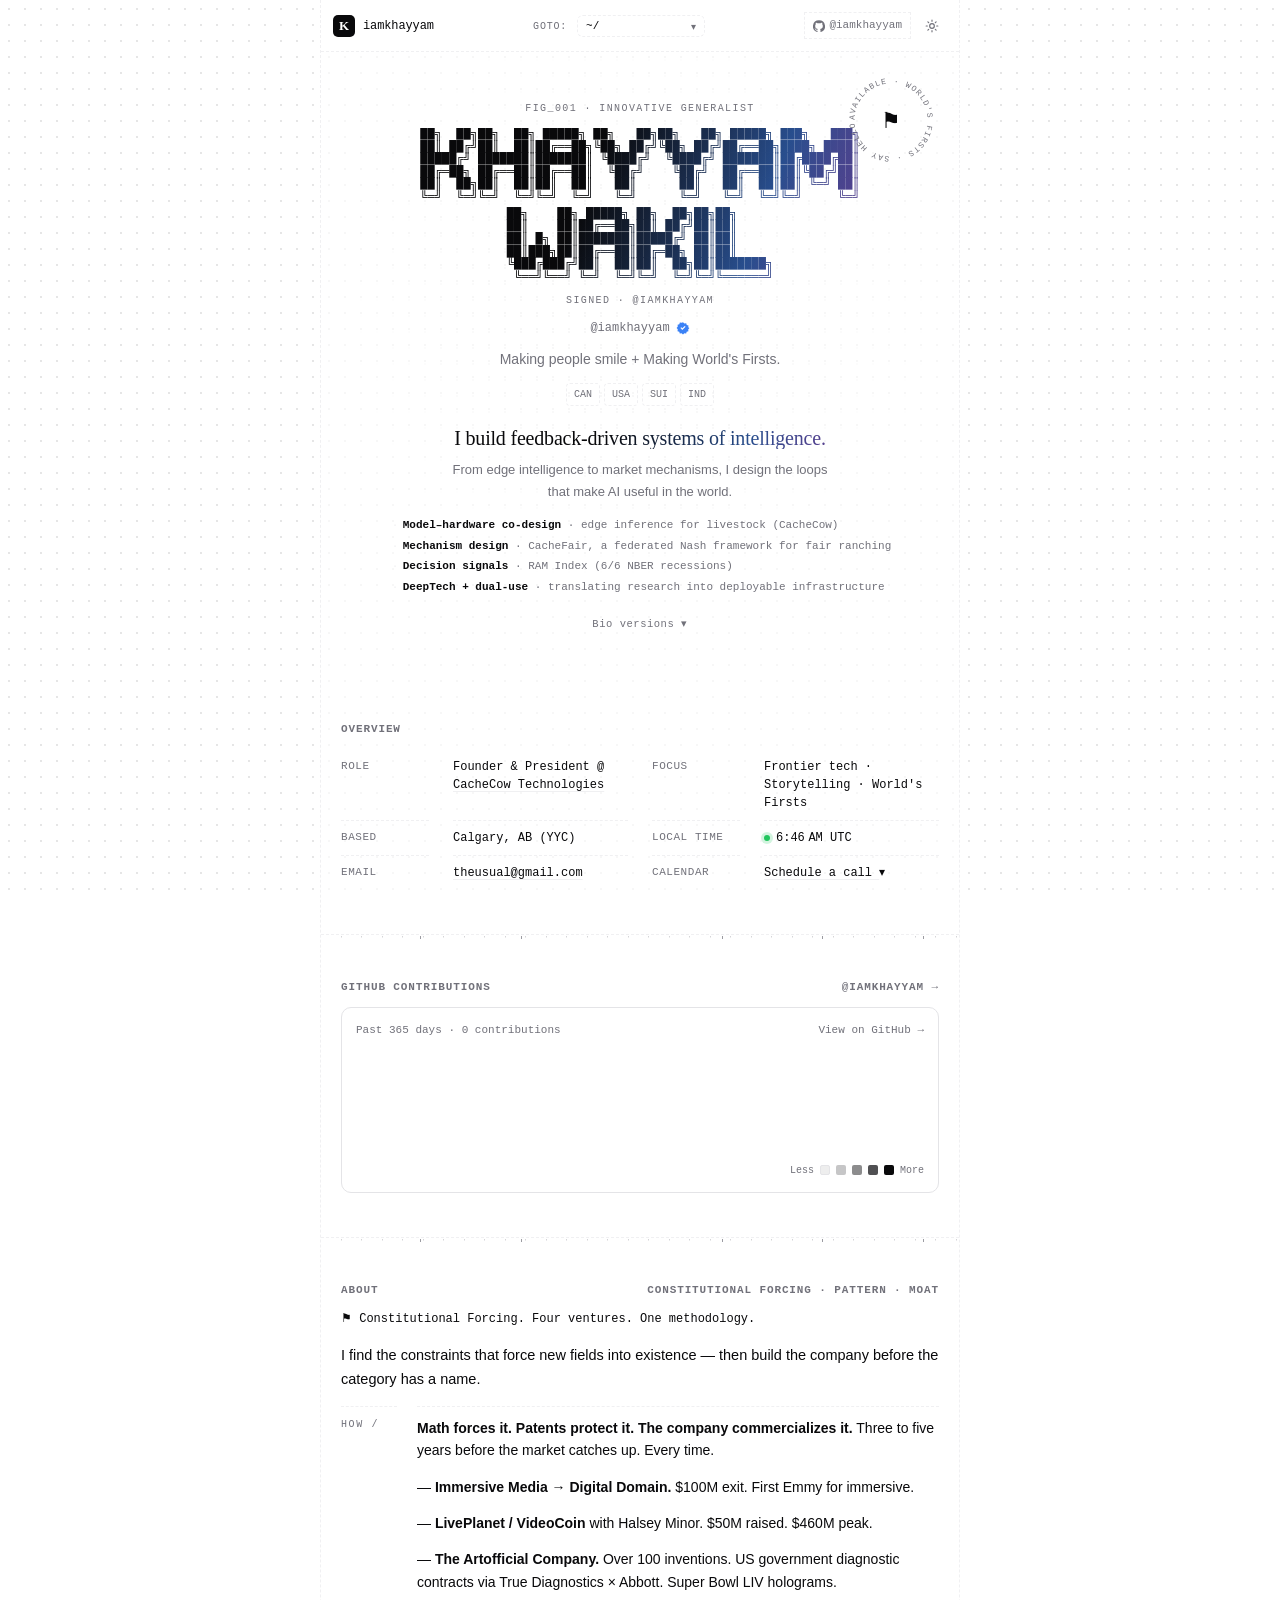
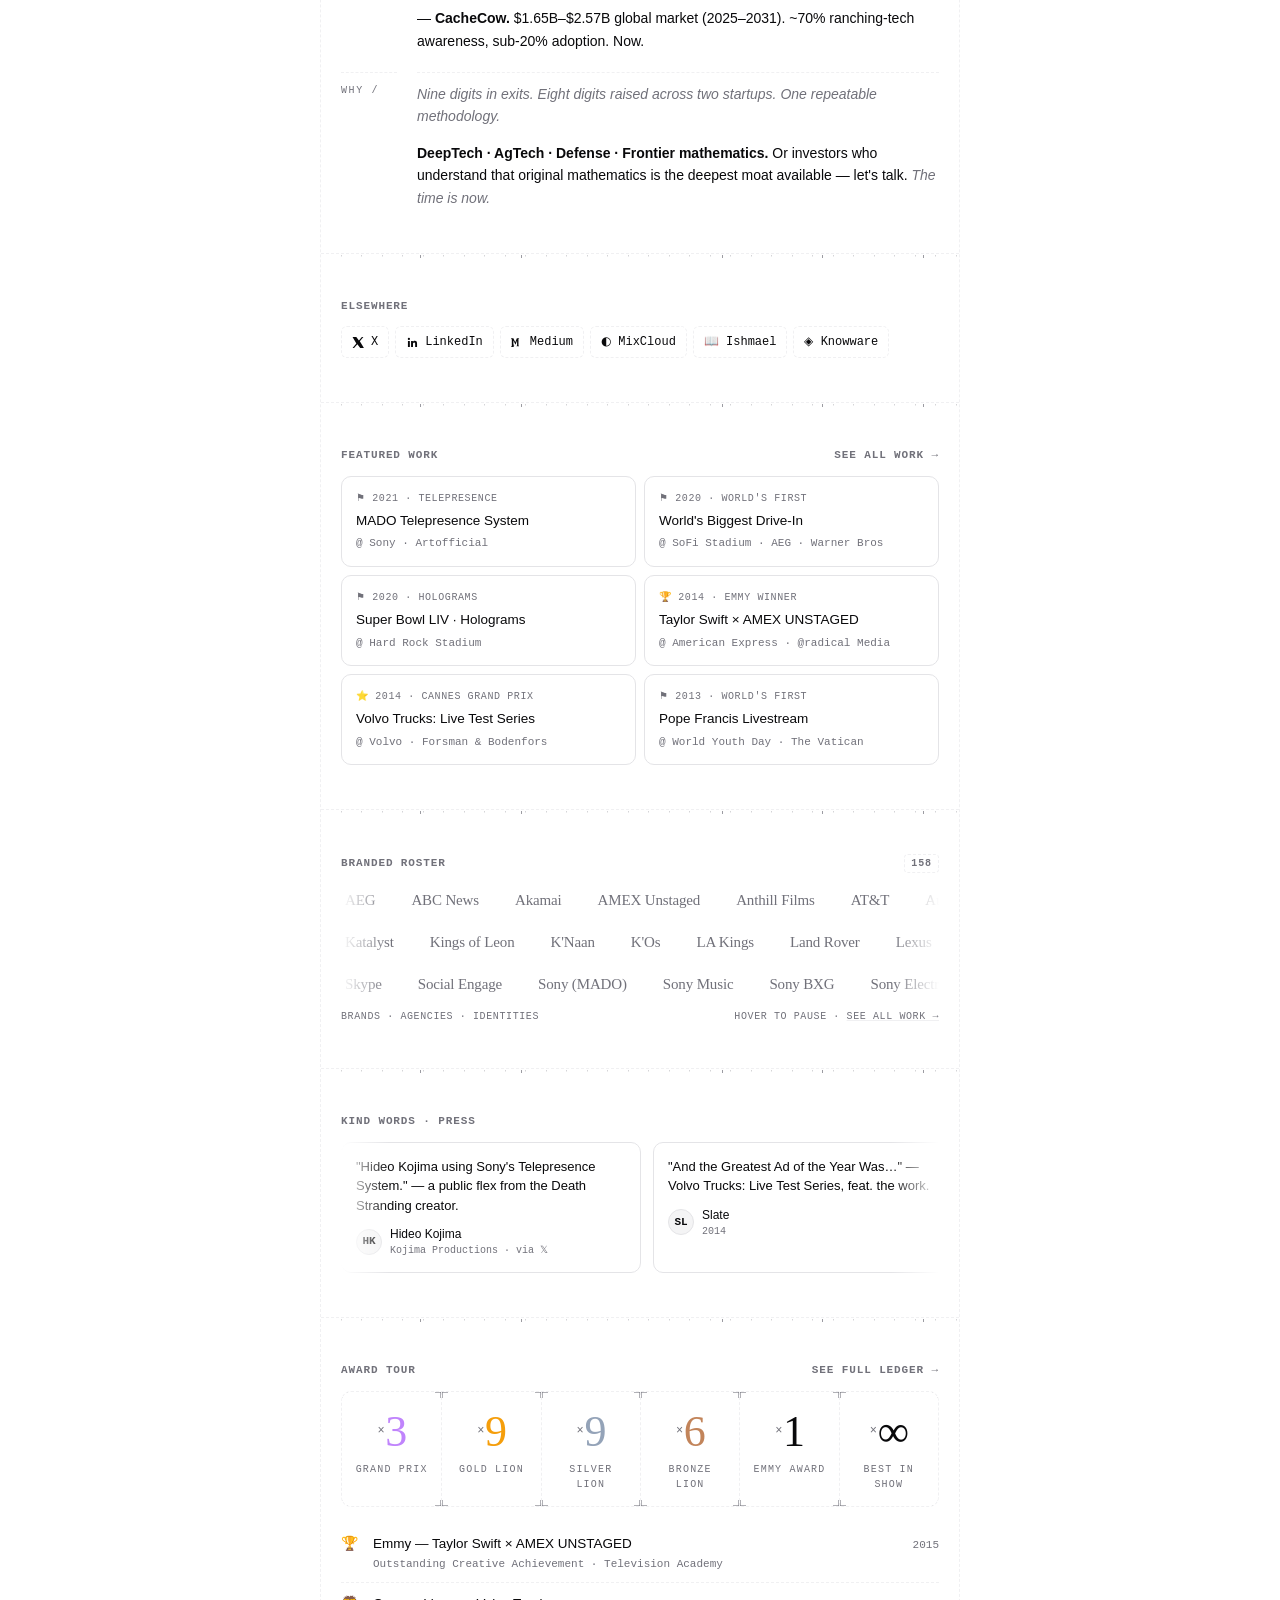
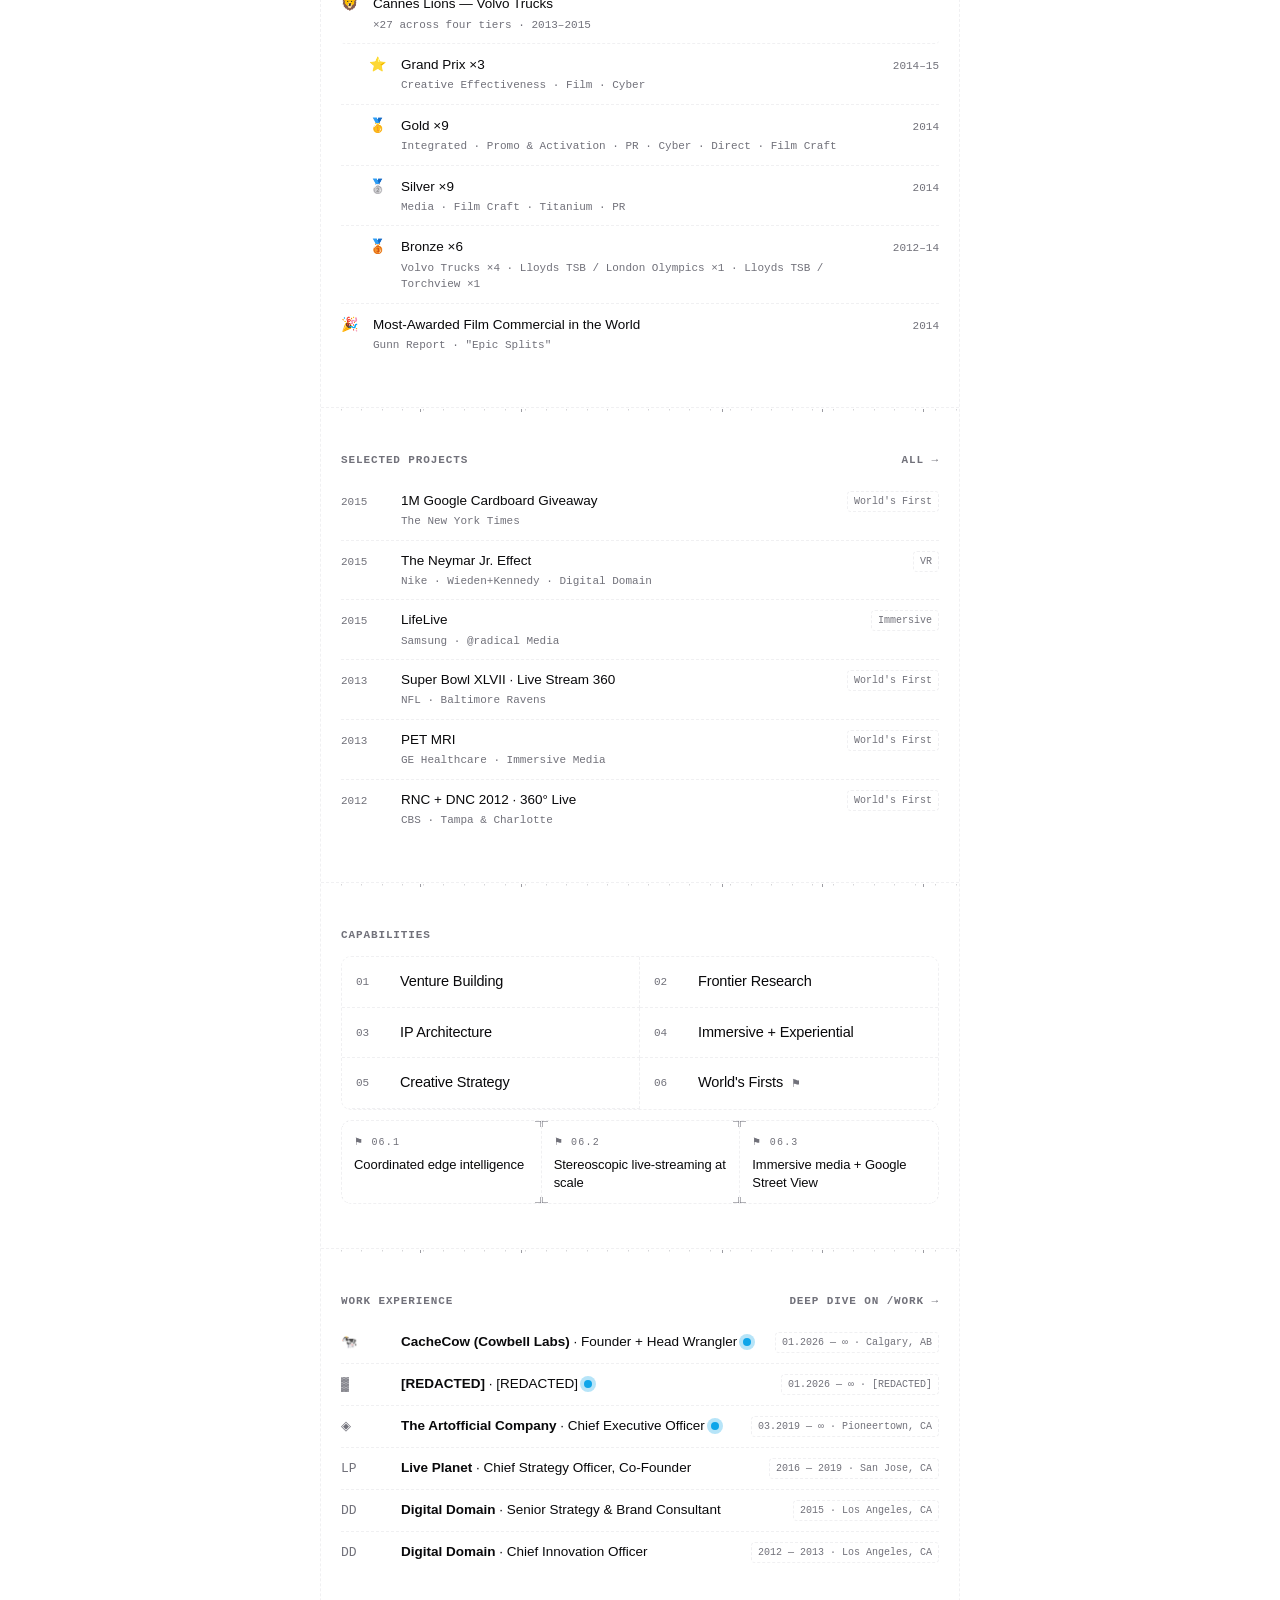
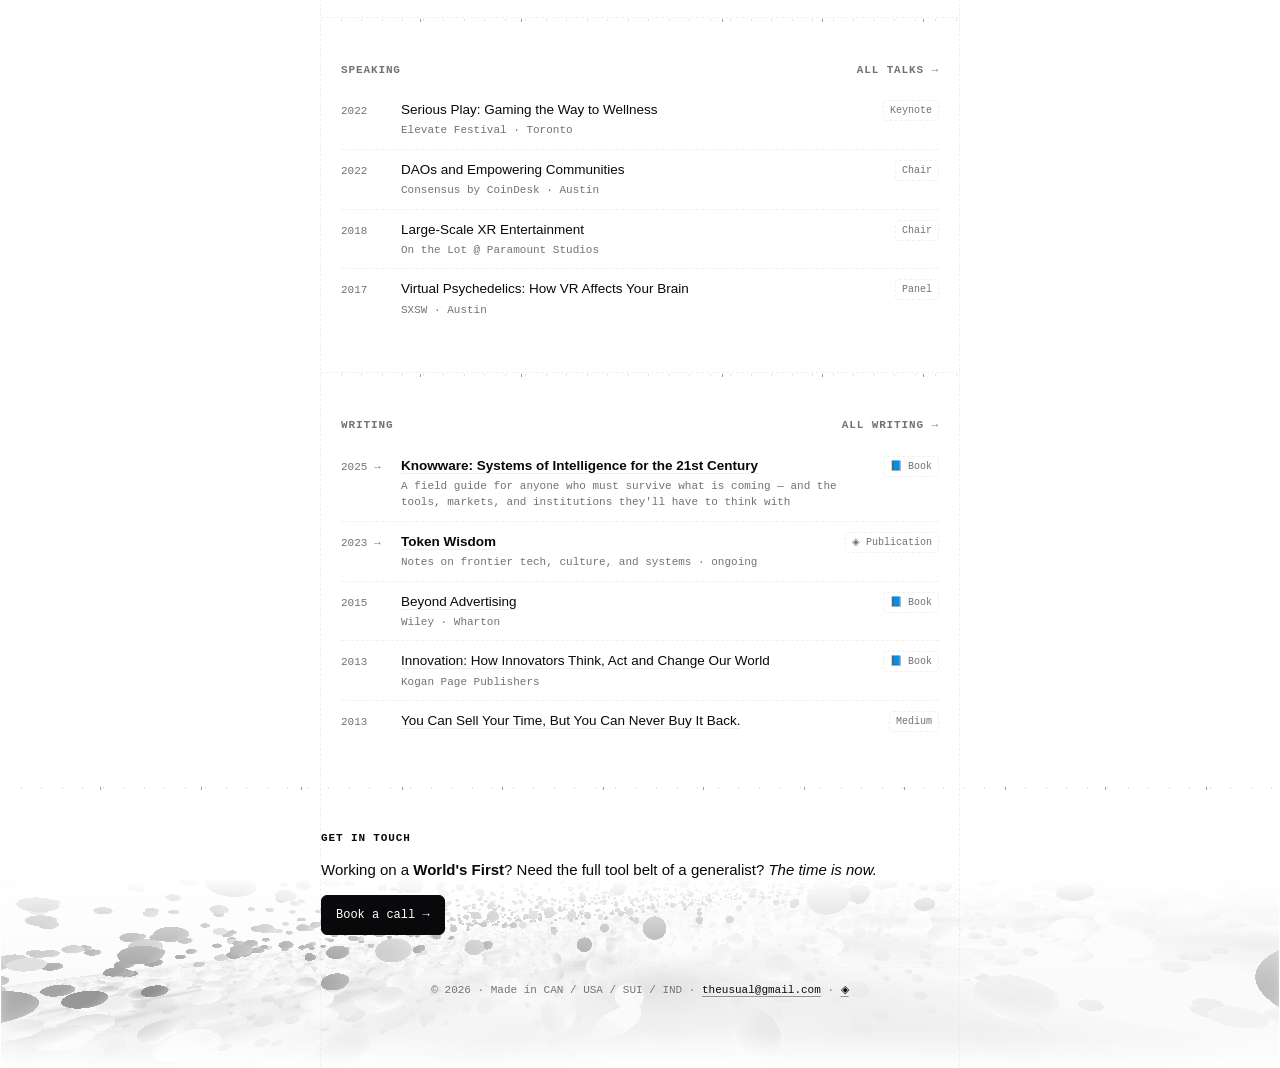
==== index.html @ 927e8860 "GitHub graph: remove account names from contributions label Co-Authored-By: Claude Sonnet 4.6 <norep" ====
<!DOCTYPE html>
<html lang="en" data-theme="dark">
<head>
<meta charset="utf-8">
<meta name="viewport" content="width=device-width, initial-scale=1, viewport-fit=cover">
<title>Khayyam Wakil — Innovative Generalist</title>
<meta name="description" content="Making people smile in CAN / USA / SUI / IND. Chasing World's Firsts.">
<meta name="theme-color" content="#ffffff">
<meta name="author" content="Khayyam Wakil">

<meta property="og:title" content="Khayyam Wakil — Innovative Generalist">
<meta property="og:description" content="Making people smile in CAN / USA / SUI / IND. Chasing World's Firsts.">
<meta property="og:url" content="https://iamkhayyam.xyz">
<meta property="og:type" content="profile">
<meta property="profile:username" content="iamkhayyam">
<meta property="og:image" content="https://iamkhayyam.xyz/og.png">
<meta property="og:image:width" content="2400">
<meta property="og:image:height" content="1260">
<meta property="og:image:alt" content="KHAYYAM WAKIL in ASCII block letters on a dark terminal card — FIG_001 · Innovative Generalist · Making people smile + Making World's Firsts.">
<meta name="twitter:card" content="summary_large_image">
<meta name="twitter:creator" content="@iamkhayyam">
<meta name="twitter:title" content="Khayyam Wakil — Innovative Generalist">
<meta name="twitter:description" content="Making people smile in CAN / USA / SUI / IND. Chasing World's Firsts.">
<meta name="twitter:image" content="https://iamkhayyam.xyz/og.png">
<meta name="twitter:image:alt" content="KHAYYAM WAKIL in ASCII block letters on a dark terminal card.">

<link rel="canonical" href="https://iamkhayyam.xyz/">
<link rel="icon" href="/favicon.svg" type="image/svg+xml">
<script type="application/ld+json">
{
 "@context": "https://schema.org",
 "@graph": [
  {
   "@type": "Person",
   "@id": "https://iamkhayyam.xyz/#khayyam",
   "name": "Khayyam Wakil",
   "alternateName": "@iamkhayyam",
   "url": "https://iamkhayyam.xyz/",
   "image": "https://iamkhayyam.xyz/og.png",
   "description": "Innovative Generalist. Emmy winner, 3× Cannes Grand Prix, 27× Cannes Lions. CEO of The Artofficial Company, founder of CacheCow, Constitutional Forcing researcher. 20+ years of World's Firsts across immersive media, frontier tech, and deep tech.",
   "jobTitle": "Founder & President",
   "worksFor": {
    "@type": "Organization",
    "name": "CacheCow Technologies",
    "url": "https://cachecow.io"
   },
   "homeLocation": {
    "@type": "Place",
    "name": "Pioneertown, California"
   },
   "email": "mailto:theusual@gmail.com",
   "alumniOf": [
    {
     "@type": "CollegeOrUniversity",
     "name": "MIT Sloan School of Management"
    },
    {
     "@type": "CollegeOrUniversity",
     "name": "University of Saskatchewan"
    }
   ],
   "award": [
    "Emmy Award — Outstanding Creative Achievement in Interactive Media (2015, AMEX × Taylor Swift UNSTAGED)",
    "3× Cannes Lions Grand Prix (Volvo Trucks: Live Test Series)",
    "27× Cannes Lions",
    "Gunn Report — Most-Awarded Film Commercial in the World (2014)"
   ],
   "knowsAbout": [
    "Immersive media",
    "VR / AR / XR",
    "Volumetric capture",
    "Telepresence",
    "Edge AI",
    "Coordinated intelligence",
    "Photonic memory",
    "Ternary computing",
    "Web3 and DAOs",
    "Innovation strategy",
    "Experiential marketing",
    "Constitutional Forcing"
   ],
   "sameAs": [
    "https://twitter.com/iamkhayyam",
    "https://linkedin.com/in/iamkhayyam",
    "https://github.com/iamkhayyam",
    "https://iamkhayyam.medium.com",
    "https://www.mixcloud.com/iamkhayyam/",
    "https://artofficial.ai",
    "https://cachecow.io",
    "https://tokenwisdom.org"
   ]
  },
  {
   "@type": "WebSite",
   "@id": "https://iamkhayyam.xyz/#website",
   "url": "https://iamkhayyam.xyz/",
   "name": "iamkhayyam.xyz",
   "description": "Portfolio of Khayyam Wakil — Innovative Generalist.",
   "about": {
    "@id": "https://iamkhayyam.xyz/#khayyam"
   }
  },
  {
   "@type": "ProfilePage",
   "@id": "https://iamkhayyam.xyz/#page",
   "url": "https://iamkhayyam.xyz/",
   "name": "Khayyam Wakil — Innovative Generalist",
   "isPartOf": {
    "@id": "https://iamkhayyam.xyz/#website"
   },
   "mainEntity": {
    "@id": "https://iamkhayyam.xyz/#khayyam"
   }
  }
 ]
}
</script>

<link rel="preconnect" href="https://fonts.googleapis.com">
<link rel="preconnect" href="https://fonts.gstatic.com" crossorigin>
<link href="https://fonts.googleapis.com/css2?family=Caveat:wght@500;600&display=swap" rel="stylesheet">

<link rel="stylesheet" href="styles.css">
</head>
<body>
<div class="frame" id="top">

  <!-- NAV -->
  <nav class="nav" aria-label="Primary">
    <a class="nav-brand" href="#top">
      <span class="mark">K</span>
      <span>iamkhayyam</span>
    </a>
    <span class="nav-goto">
      <select aria-label="Go to page" onchange="if(this.value)location.href=this.value">
        <option value="/" selected>~/</option>
        <option value="/work/">~/work</option>
        <option value="/projects/">~/projects</option>
        <option value="/speaking/">~/speaking</option>
        <option value="/play/">~/play</option>
        <option value="/learn/">~/learn</option>
        <option value="/writing/">~/writing</option>
      </select>
    </span>
    <div class="nav-right">
      <a class="gh-stars" href="https://github.com/iamkhayyam" title="GitHub · @iamkhayyam">
        <svg viewBox="0 0 24 24" width="12" height="12" fill="currentColor"><path d="M12 .5a12 12 0 0 0-3.79 23.4c.6.11.82-.26.82-.58v-2.05c-3.34.73-4.04-1.61-4.04-1.61-.55-1.39-1.34-1.76-1.34-1.76-1.09-.74.08-.73.08-.73 1.2.08 1.83 1.24 1.83 1.24 1.07 1.84 2.81 1.31 3.5 1 .11-.78.42-1.31.76-1.61-2.66-.3-5.47-1.33-5.47-5.94 0-1.31.47-2.38 1.24-3.22-.13-.31-.54-1.54.12-3.21 0 0 1.01-.32 3.3 1.23a11.5 11.5 0 0 1 6 0c2.29-1.55 3.29-1.23 3.29-1.23.66 1.67.25 2.9.12 3.21.77.84 1.24 1.91 1.24 3.22 0 4.62-2.81 5.63-5.49 5.93.43.37.82 1.1.82 2.22v3.29c0 .32.22.7.83.58A12 12 0 0 0 12 .5Z"/></svg>
        @iamkhayyam
      </a>
      <button class="icon-btn" id="themeToggle" aria-label="Toggle theme" title="Toggle theme">
        <svg width="14" height="14" viewBox="0 0 24 24" fill="none" stroke="currentColor" stroke-width="2" stroke-linecap="round" stroke-linejoin="round"><circle cx="12" cy="12" r="4"></circle><path d="M12 2v2M12 20v2M4.93 4.93l1.41 1.41M17.66 17.66l1.41 1.41M2 12h2M20 12h2M4.93 19.07l1.41-1.41M17.66 6.34l1.41-1.41"></path></svg>
      </button>
    </div>
  </nav>

  <!-- HERO -->
  <header class="hero" id="hero">
    <div class="dotgrid" id="dotgrid" aria-hidden="true"></div>

    <!-- Spinning Circular Text badge -->
    <a class="spinner-wrap" href="mailto:theusual@gmail.com" aria-label="Available for World's Firsts — email">
      <svg class="spinner-svg" viewBox="0 0 100 100" aria-hidden="true">
        <defs>
          <path id="circPath" d="M 50,50 m -38,0 a 38,38 0 1,1 76,0 a 38,38 0 1,1 -76,0" />
        </defs>
        <text><textPath href="#circPath" startOffset="0">AVAILABLE · WORLD'S FIRSTS · SAY HELLO · </textPath></text>
      </svg>
      <span class="spinner-core">⚑</span>
    </a>

    <div class="fig">FIG_001 · INNOVATIVE GENERALIST</div>

    <div class="hello-wrap" aria-label="Khayyam Wakil">
      <pre class="ascii-wordmark" role="img" aria-label="Khayyam Wakil"
><span class="ascii-line">██╗  ██╗██╗  ██╗ █████╗ ██╗   ██╗██╗   ██╗ █████╗ ███╗   ███╗</span
><span class="ascii-line">██║ ██╔╝██║  ██║██╔══██╗╚██╗ ██╔╝╚██╗ ██╔╝██╔══██╗████╗ ████║</span
><span class="ascii-line">█████╔╝ ███████║███████║ ╚████╔╝  ╚████╔╝ ███████║██╔████╔██║</span
><span class="ascii-line">██╔═██╗ ██╔══██║██╔══██║  ╚██╔╝    ╚██╔╝  ██╔══██║██║╚██╔╝██║</span
><span class="ascii-line">██║  ██╗██║  ██║██║  ██║   ██║      ██║   ██║  ██║██║ ╚═╝ ██║</span
><span class="ascii-line">╚═╝  ╚═╝╚═╝  ╚═╝╚═╝  ╚═╝   ╚═╝      ╚═╝   ╚═╝  ╚═╝╚═╝     ╚═╝</span
><span class="ascii-line ascii-gap">                                                             </span
><span class="ascii-line">            ██╗    ██╗ █████╗ ██╗  ██╗██╗██╗                 </span
><span class="ascii-line">            ██║    ██║██╔══██╗██║ ██╔╝██║██║                 </span
><span class="ascii-line">            ██║ █╗ ██║███████║█████╔╝ ██║██║                 </span
><span class="ascii-line">            ██║███╗██║██╔══██║██╔═██╗ ██║██║                 </span
><span class="ascii-line">            ╚███╔███╔╝██║  ██║██║  ██╗██║███████╗            </span
><span class="ascii-line">             ╚══╝╚══╝ ╚═╝  ╚═╝╚═╝  ╚═╝╚═╝╚══════╝            </span
></pre>
      <div class="hello-caption">SIGNED · @IAMKHAYYAM</div>
    </div>

    <h1 class="name" style="font-size: 0; position: absolute; left: -9999px;">Khayyam Wakil</h1>
    <div class="handle" style="display: inline-flex; align-items: center; gap: 6px;">
      <span>@iamkhayyam</span>
      <svg class="verified" viewBox="0 0 24 24" fill="currentColor" aria-label="verified" style="width:14px;height:14px;"><path d="M12 2l2.4 2.1 3.1-.4.9 3 3 .9-.4 3.1L23 12l-2.1 2.4.4 3.1-3 .9-.9 3-3.1-.4L12 23l-2.4-2.1-3.1.4-.9-3-3-.9.4-3.1L1 12l2.1-2.4-.4-3.1 3-.9.9-3 3.1.4L12 2zm-1.2 13.4 5.6-5.6-1.4-1.4-4.2 4.2-1.8-1.8-1.4 1.4 3.2 3.2z"/></svg>
    </div>
    <p class="tagline">Making people smile + Making World's Firsts.</p>
    <div class="locs" aria-label="Home bases">
      <span>CAN</span><span>USA</span><span>SUI</span><span>IND</span>
    </div>

    <!-- CacheCow bio: hero + bullets + dropdown versions -->
    <div class="bio-section">
      <p class="bio-hero"><span class="fluid">I build feedback-driven systems of intelligence.</span></p>
      <p class="bio-subhead">From edge intelligence to market mechanisms, I design the loops that make AI useful in the world.</p>
      <ul class="bio-bullets">
        <li><strong>Model–hardware co-design</strong> · edge inference for livestock (CacheCow)</li>
        <li><strong>Mechanism design</strong> · CacheFair, a federated Nash framework for fair ranching</li>
        <li><strong>Decision signals</strong> · RAM Index (6/6 NBER recessions)</li>
        <li><strong>DeepTech + dual-use</strong> · translating research into deployable infrastructure</li>
      </ul>
      <a class="bio-toggle" id="bioToggle" href="#" aria-controls="bioTray" aria-expanded="false">Bio versions <span class="bio-chev" aria-hidden="true">▾</span></a>
    </div>
    <div class="bio-tray" id="bioTray">
      <div class="bio-tray-inner">
        <div class="bio-box">

          <div class="bio-group">
            <button class="bio-acc" aria-expanded="true">Ultra-short taglines <span class="bio-g-chev" aria-hidden="true">▾</span></button>
            <div class="bio-acc-body"><div class="bio-acc-inner">
              <div class="bio-item"><span class="bio-text">Khayyam designs feedback-driven AI systems for the real world.</span><button class="bio-copy" aria-label="Copy bio">Copy</button></div>
              <div class="bio-item"><span class="bio-text">Khayyam builds AI where models meet hardware and markets.</span><button class="bio-copy" aria-label="Copy bio">Copy</button></div>
              <div class="bio-item"><span class="bio-text">Cybernetics for AI: co-designing chips, models, and incentives.</span><button class="bio-copy" aria-label="Copy bio">Copy</button></div>
              <div class="bio-item"><span class="bio-text">Turning edge AI and mechanism design into working systems.</span><button class="bio-copy" aria-label="Copy bio">Copy</button></div>
            </div></div>
          </div>

          <div class="bio-group">
            <button class="bio-acc" aria-expanded="false">One-liners <span class="bio-g-chev" aria-hidden="true">▾</span></button>
            <div class="bio-acc-body closed"><div class="bio-acc-inner">
              <div class="bio-item"><span class="bio-text">Khayyam Wakil builds AI systems at the hardware–model boundary and designs the market rules that make them useful.</span><button class="bio-copy" aria-label="Copy bio">Copy</button></div>
              <div class="bio-item"><span class="bio-text">Cybernetician and 3x founder building edge AI for livestock, and the mechanisms and indices that govern it.</span><button class="bio-copy" aria-label="Copy bio">Copy</button></div>
              <div class="bio-item"><span class="bio-text">Khayyam Wakil turns feedback loops into products: edge intelligence, fair-market protocols, and macro signals.</span><button class="bio-copy" aria-label="Copy bio">Copy</button></div>
            </div></div>
          </div>

          <div class="bio-group">
            <button class="bio-acc" aria-expanded="false">LinkedIn · X headline <span class="bio-g-chev" aria-hidden="true">▾</span></button>
            <div class="bio-acc-body closed"><div class="bio-acc-inner">
              <div class="bio-item"><span class="bio-text">Founder, CacheCow (Edge AI for Livestock) | 3x Founder &amp; Cybernetician | Khayyam Wakil builds feedback-driven AI systems: model–hardware co-design, fair-market protocols, and macro indices.</span><button class="bio-copy" aria-label="Copy bio">Copy</button></div>
            </div></div>
          </div>

          <div class="bio-group">
            <button class="bio-acc" aria-expanded="false">2–3 sentence · general audience <span class="bio-g-chev" aria-hidden="true">▾</span></button>
            <div class="bio-acc-body closed"><div class="bio-acc-inner">
              <div class="bio-item"><span class="bio-text">Khayyam Wakil is a cybernetician and 3x founder who builds feedback-driven AI systems. He focuses on the model–hardware interface (edge intelligence for livestock), on incentive design for real markets (CacheFair), and on decision signals (RAM Index, 6/6 NBER recessions). He translates research into working infrastructure for operators and policymakers.</span><button class="bio-copy" aria-label="Copy bio">Copy</button></div>
            </div></div>
          </div>

          <div class="bio-group">
            <button class="bio-acc" aria-expanded="false">2–3 sentence · technical audience <span class="bio-g-chev" aria-hidden="true">▾</span></button>
            <div class="bio-acc-body closed"><div class="bio-acc-inner">
              <div class="bio-item"><span class="bio-text">Khayyam Wakil builds AI systems at the hardware–model boundary and designs the mechanisms around them. Recent work: CacheCow (edge inference for livestock), CacheFair (federated Nash framework for fair ranching), and the RAM Index (recession timing signal, 6/6 NBER calls). His lens is cybernetics: close the loop, co-design the stack, prove it in production.</span><button class="bio-copy" aria-label="Copy bio">Copy</button></div>
            </div></div>
          </div>

          <div class="bio-group">
            <button class="bio-acc" aria-expanded="false">Essay byline · footer <span class="bio-g-chev" aria-hidden="true">▾</span></button>
            <div class="bio-acc-body closed"><div class="bio-acc-inner">
              <div class="bio-item"><span class="bio-text">Founder, CacheCow (Livestock Edge Intelligence). 3x founder &amp; cybernetician. Khayyam Wakil builds feedback-driven AI systems—model–hardware co-design, federated market mechanisms (CacheFair), and macro signals (RAM Index: 6/6 NBER recessions).</span><button class="bio-copy" aria-label="Copy bio">Copy</button></div>
            </div></div>
          </div>

          <div class="bio-group">
            <button class="bio-acc" aria-expanded="false">Speaker intro · ~75 words <span class="bio-g-chev" aria-hidden="true">▾</span></button>
            <div class="bio-acc-body closed"><div class="bio-acc-inner">
              <div class="bio-item"><span class="bio-text">Khayyam Wakil is a cybernetician and three-time founder who builds feedback-driven AI systems. He leads CacheCow, bringing edge intelligence to livestock operations. His mechanism design work includes CacheFair, a federated Nash framework for fair ranching, and he created the RAM Index, a macro signal that has matched 6/6 NBER recessions. His focus is the model–hardware interface, incentive design, and turning research into field-tested systems.</span><button class="bio-copy" aria-label="Copy bio">Copy</button></div>
            </div></div>
          </div>

          <div class="bio-group">
            <button class="bio-acc" aria-expanded="false">Plain-English · no jargon <span class="bio-g-chev" aria-hidden="true">▾</span></button>
            <div class="bio-acc-body closed"><div class="bio-acc-inner">
              <div class="bio-item"><span class="bio-text">Khayyam Wakil builds AI that works in the messiness of the real world. He focuses on two things: making models run efficiently on the hardware we actually have, and designing the rules so people using those models get fair outcomes. He tests it in production—on ranches and in markets.</span><button class="bio-copy" aria-label="Copy bio">Copy</button></div>
            </div></div>
          </div>

          <div class="bio-group">
            <button class="bio-acc" aria-expanded="false">Emoji vibe <span class="bio-g-chev" aria-hidden="true">▾</span></button>
            <div class="bio-acc-body closed"><div class="bio-acc-inner">
              <div class="bio-item"><span class="bio-text">Founder, CacheCow 🤠 (Edge AI for Livestock) | Khayyam Wakil builds feedback-driven AI systems: model–hardware co-design, fair-market protocols (CacheFair •θ•), and macro signals (RAM Index •ɸ•).</span><button class="bio-copy" aria-label="Copy bio">Copy</button></div>
            </div></div>
          </div>

        </div>
      </div>
    </div>
  </header>

  <!-- OVERVIEW -->
  <section id="overview" aria-labelledby="overview-t">
    <h2 class="sh" id="overview-t"><span>Overview</span></h2>
    <div class="kv">
      <div class="k">Role</div>       <div>Founder &amp; President @ <a href="https://cachecow.io">CacheCow Technologies</a></div>
      <div class="k">Focus</div>      <div>Frontier tech · Storytelling · World's Firsts</div>
      <div class="k">Based</div>      <div>Calgary, AB (YYC)</div>
      <div class="k">Local time</div> <div><span class="dot"></span><span id="localTime">--:-- --</span> <span id="localTz"></span></div>
      <div class="k">Email</div>      <div><a href="mailto:theusual@gmail.com">theusual@gmail.com</a></div>
      <div class="k">Calendar</div>   <div><a class="cal-toggle" id="calToggle" href="https://cal.com/theusual/45min" aria-controls="calTray" aria-expanded="false">Schedule a call <span class="cal-chev" aria-hidden="true">▾</span></a></div>
    </div>
    <div class="cal-tray" id="calTray">
      <div class="cal-tray-inner">
        <div class="cal-box">
          <p class="cal-loading" id="calLoading">Loading calendar…</p>
          <div id="calInline"></div>
          <p class="cal-alt">45 min · <a href="https://cal.com/theusual/45min">Open in a new tab ↗</a></p>
        </div>
      </div>
    </div>
  </section>

  <!-- GITHUB CONTRIBUTIONS -->
  <section id="github" aria-labelledby="github-t">
    <h2 class="sh" id="github-t"><span>GitHub Contributions</span><a class="more" href="https://github.com/iamkhayyam">@iamkhayyam →</a></h2>
    <div class="gh-card">
      <div class="gh-head">
        <span>Past 365 days · <span id="ghTotal">—</span> contributions</span>
        <a href="https://github.com/iamkhayyam">View on GitHub →</a>
      </div>
      <div class="gh-chart-wrap">
        <div id="ghGrid" class="gh-grid" data-usernames="iamkhayyam,thecachecow,fromknowware" aria-label="Combined GitHub contribution graph for the past year"></div>
      </div>
      <div class="gh-legend">
        <span>Less</span>
        <span class="cell"></span>
        <span class="cell l1"></span>
        <span class="cell l2"></span>
        <span class="cell l3"></span>
        <span class="cell l4"></span>
        <span>More</span>
      </div>
    </div>
  </section>

  <!-- ABOUT -->
  <section id="about" aria-labelledby="about-t">
    <h2 class="sh" id="about-t"><span>About</span><span class="more">Constitutional Forcing · Pattern · Moat</span></h2>
    <div class="about">
      <span class="about-flag">⚑ Constitutional Forcing. Four ventures. One methodology.</span>
      <p>I find the constraints that force new fields into existence — then build the company before the category has a name.</p>
    </div>

    <div class="angles">
      <div class="angle-label">HOW /</div>
      <div class="angle-body">
        <p><strong>Math forces it. Patents protect it. The company commercializes it.</strong> Three to five years before the market catches up. Every time.</p>
        <p>— <strong>Immersive Media → Digital Domain.</strong> $100M exit. First Emmy for immersive.</p>
        <p>— <strong>LivePlanet / VideoCoin</strong> with Halsey Minor. $50M raised. $460M peak.</p>
        <p>— <strong>The Artofficial Company.</strong> Over 100 inventions. US government diagnostic contracts via True Diagnostics × Abbott. Super Bowl LIV holograms.</p>
        <p>— <strong>CacheCow.</strong> $1.65B–$2.57B global market (2025–2031). ~70% ranching-tech awareness, sub-20% adoption. Now.</p>
      </div>

      <div class="angle-label">WHY /</div>
      <div class="angle-body">
        <p><em>Nine digits in exits. Eight digits raised across two startups. One repeatable methodology.</em></p>
        <p><strong>DeepTech · AgTech · Defense · Frontier mathematics.</strong> Or investors who understand that original mathematics is the deepest moat available — <a href="mailto:theusual@gmail.com">let's talk</a>. <em>The time is now.</em></p>
      </div>
    </div>
  </section>

  <!-- ELSEWHERE -->
  <section id="social" aria-labelledby="social-t">
    <h2 class="sh" id="social-t"><span>Elsewhere</span></h2>
    <div class="socials">
      <a class="chip" href="https://twitter.com/iamkhayyam"><svg viewBox="0 0 24 24" fill="currentColor"><path d="M18.244 2H21l-6.53 7.463L22 22h-6.79l-5.32-6.958L3.8 22H1.04l6.98-7.98L1 2h6.94l4.81 6.36L18.244 2Z"/></svg>X</a>
      <a class="chip" href="https://linkedin.com/in/iamkhayyam"><svg viewBox="0 0 24 24" fill="currentColor"><path d="M20.45 20.45h-3.55v-5.57c0-1.33-.03-3.04-1.85-3.04-1.86 0-2.15 1.45-2.15 2.95v5.66H9.35V9h3.41v1.56h.05c.48-.9 1.63-1.85 3.35-1.85 3.58 0 4.24 2.36 4.24 5.42v6.32ZM5.34 7.43a2.06 2.06 0 1 1 0-4.12 2.06 2.06 0 0 1 0 4.12ZM7.12 20.45H3.56V9h3.56v11.45Z"/></svg>LinkedIn</a>
      <a class="chip" href="https://iamkhayyam.medium.com/"><svg viewBox="0 0 24 24" fill="currentColor"><path d="M4.4 5.4A.8.8 0 0 0 4 6.1v11.8c0 .3.1.5.4.7l1.2 1.5v.3H0v-.3l1.3-1.5c.1-.2.2-.4.2-.7V6.7c0-.3-.1-.5-.3-.7L0 4.4V4h4.4l3.4 7.4L10.8 4h4.2v.4l-1 1c-.1.1-.2.3-.2.5v11.4c0 .2.1.3.2.4l1 1v.3h-5v-.3l1-1c.1-.1.2-.3.2-.5V8.5l-2.7 7.2h-.4L4.4 8.5v6.3c0 .3.1.6.3.8L6 17.5v.3H2.1v-.3L3.4 15.6c.2-.2.3-.5.3-.8V5.4Z"/></svg>Medium</a>
      <a class="chip" href="https://www.mixcloud.com/iamkhayyam/">◐ MixCloud</a>
      <a class="chip" href="http://readishmael.com/">📖 Ishmael</a>
      <a class="chip" href="https://knowware.press">◈ Knowware</a>
    </div>
  </section>

  <!-- FEATURED WORK -->
  <section id="work" aria-labelledby="work-t">
    <h2 class="sh" id="work-t"><span>Featured Work</span><a class="more" href="work/">See all work →</a></h2>
    <div class="glow-grid" id="glowGrid">
      <a class="glow-card" href="https://www.sony.com/en/SonyInfo/research/projects/mado-project/">
        <span class="g-flag">⚑ 2021 · TELEPRESENCE</span>
        <span class="g-title">MADO Telepresence System</span>
        <span class="g-org">@ Sony · Artofficial</span>
      </a>
      <a class="glow-card" href="https://artofficial.bit.ai/pl/efLVyl1VnQjc8pP7">
        <span class="g-flag">⚑ 2020 · WORLD'S FIRST</span>
        <span class="g-title">World's Biggest Drive-In</span>
        <span class="g-org">@ SoFi Stadium · AEG · Warner Bros</span>
      </a>
      <a class="glow-card" href="#">
        <span class="g-flag">⚑ 2020 · HOLOGRAMS</span>
        <span class="g-title">Super Bowl LIV · Holograms</span>
        <span class="g-org">@ Hard Rock Stadium</span>
      </a>
      <a class="glow-card" href="https://www.radicalmedia.com/work/amex-unstaged-taylor-swift-experience">
        <span class="g-flag">🏆 2014 · EMMY WINNER</span>
        <span class="g-title">Taylor Swift × AMEX UNSTAGED</span>
        <span class="g-org">@ American Express · @radical Media</span>
      </a>
      <a class="glow-card" href="https://www.forsman.com/work/volvo-trucks-live-test-series">
        <span class="g-flag">⭐ 2014 · CANNES GRAND PRIX</span>
        <span class="g-title">Volvo Trucks: Live Test Series</span>
        <span class="g-org">@ Volvo · Forsman &amp; Bodenfors</span>
      </a>
      <a class="glow-card" href="https://www.vatican.va/content/francesco/en/travels/2013/outside/documents/papa-francesco-gmg-rio-de-janeiro-2013.html">
        <span class="g-flag">⚑ 2013 · WORLD'S FIRST</span>
        <span class="g-title">Pope Francis Livestream</span>
        <span class="g-org">@ World Youth Day · The Vatican</span>
      </a>
    </div>
  </section>

  <!-- BRANDED ROSTER (Logos Carousel · 155+ brands) -->
  <section id="trusted" aria-labelledby="trusted-t">
    <h2 class="sh" id="trusted-t"><span>Branded Roster</span><span class="n" id="rosterCount">155+</span></h2>
    <div class="marquee-wrap">
      <div class="marquee roster" id="rosterRowA" data-brands="AEG|ABC News|Akamai|AMEX Unstaged|Anthill Films|AT&T|Audi|Bacardi|Billboard Music Awards|Black Eyed Peas|Brain Farm|BN3TH|British Airways|Burberry|CAA|Cadillac|Calle 13|Castrol|CBS|Chevrolet|Coca-Cola|CoLoft|Converse|DARPA|Democratic National Convention|Deutsche Bank|Dewar's|Digital Domain|Disclosure|Discovery Channel|Disney ABC Television|Doritos|Dove|EA Sports|Emmy Awards|Endemol|ESPN|Fifty Shades of Grey|G.H. Mumm|Gagosian|Gatorade|GE Healthcare|Georgia Aquarium|Go-Pro|HBO|Hootsuite|Hulu|IAB|Intel|Jeep|Jet Blue|Kaplow PR|Kaskade"></div>
    </div>
    <div class="marquee-wrap" style="margin-top: 12px;">
      <div class="marquee roster reverse" id="rosterRowB" data-brands="Katalyst|Kings of Leon|K'Naan|K'Os|LA Kings|Land Rover|Lexus|Lip Sync Battle|Live Nation|Live Planet|LL Cool J|Lloyd Klein|Lloyds TSB|LMFAO|M80|Mashable|Mercedes Benz|Metastage|Mettle|MGM|Michael Kors|Microsoft XBOX|Mini Cooper|MLB|MLS|Mountain Dew|MTV|MuchMusic|Music World Entertainment|NASA|National Geographic|NBA|NBC Sports|NBC Vancouver Olympics|NFL|NHL|Nike|Nokia|NVIXM|Oculus VR|Okayplayer|Orange|Paramount Pictures|Pepsi|Pfizer|Portable Electric|Red Bull Media House|Republican National Convention|Reunion Island|Roddenberry Entertainment|SAG Awards|Samsung|Second Cup"></div>
    </div>
    <div class="marquee-wrap" style="margin-top: 12px;">
      <div class="marquee roster offset" id="rosterRowC" data-brands="Skype|Social Engage|Sony (MADO)|Sony Music|Sony BXG|Sony Electronics|Starbucks|Storyworks|SurfAir|SXSW|Syfy|TAG Heuer|Taylor Swift|Technicolor|Telemundo|Telus|The Agency Group|The Audience|The Expanse|The New York Times|Tough Mudder|Travel Alberta|Tribeca Film Festival|True Diagnostics|Under Armor|Union Pacific|United Nations|UN Foundation|Universal Music|US Army|USA Network|Vatican / Pope Francis|Viacom|Viddy|VideoCoin|Vevo|Volvo Trucks|Wall|Warner Bros|Warner Music Group|Western Union|What's Trending|Will.I.Am|Within|WME|WonderSeed Foundation|World Youth Day|Wynn Resorts|X Games|Yahoo Search|YouTube|Z-Trip"></div>
    </div>
    <div class="roster-meta">
      <span>Brands · Agencies · Identities</span>
      <span>Hover to pause · <a href="work/" style="color:inherit;text-decoration:underline;text-decoration-color:var(--line);">See all work →</a></span>
    </div>
  </section>

  <!-- KIND WORDS (Testimonials Marquee) -->
  <section id="kindwords" aria-labelledby="kindwords-t">
    <h2 class="sh" id="kindwords-t"><span>Kind Words · Press</span></h2>
    <div class="marquee-wrap testi-wrap">
      <div class="testi-marquee">
        <div class="testi">
          <p class="testi-quote">"Hideo Kojima using Sony's Telepresence System." — a public flex from the Death Stranding creator.</p>
          <div class="testi-attr"><img class="testi-avatar-img" src="https://unavatar.io/x/HIDEO_KOJIMA_EN" alt="Hideo Kojima" loading="lazy" onerror="this.outerHTML='&lt;span class=&quot;testi-avatar&quot;&gt;HK&lt;/span&gt;'"/><div class="testi-meta"><span class="testi-name">Hideo Kojima</span><span class="testi-role">Kojima Productions · via 𝕏</span></div></div>
        </div>
        <div class="testi">
          <p class="testi-quote">"And the Greatest Ad of the Year Was…" — Volvo Trucks: Live Test Series, feat. the work.</p>
          <div class="testi-attr"><img class="testi-avatar-img" src="https://unavatar.io/x/Slate" alt="Slate" loading="lazy" onerror="this.outerHTML='&lt;span class=&quot;testi-avatar&quot;&gt;SL&lt;/span&gt;'"/><div class="testi-meta"><span class="testi-name">Slate</span><span class="testi-role">2014</span></div></div>
        </div>
        <div class="testi">
          <p class="testi-quote">"Stream Anywhere in 360 VR with Live Planet" — feature on the platform Khayyam co-founded.</p>
          <div class="testi-attr"><img class="testi-avatar-img" src="https://unavatar.io/x/TechCrunch" alt="TechCrunch" loading="lazy" onerror="this.outerHTML='&lt;span class=&quot;testi-avatar&quot;&gt;TC&lt;/span&gt;'"/><div class="testi-meta"><span class="testi-name">TechCrunch</span><span class="testi-role">2016</span></div></div>
        </div>
        <div class="testi">
          <p class="testi-quote">"Taylor Swift is Now a '360 Immersive' App" — WSJ on the AMEX UNSTAGED Emmy-winning experience.</p>
          <div class="testi-attr"><img class="testi-avatar-img" src="https://unavatar.io/x/WSJ" alt="The Wall Street Journal" loading="lazy" onerror="this.outerHTML='&lt;span class=&quot;testi-avatar&quot;&gt;WS&lt;/span&gt;'"/><div class="testi-meta"><span class="testi-name">The Wall Street Journal</span><span class="testi-role">2014</span></div></div>
        </div>
        <div class="testi">
          <p class="testi-quote">"Some lucky fans got to watch the MTV VMAs in 360-degree VR."</p>
          <div class="testi-attr"><img class="testi-avatar-img" src="https://unavatar.io/x/FortuneMagazine" alt="Fortune" loading="lazy" onerror="this.outerHTML='&lt;span class=&quot;testi-avatar&quot;&gt;FR&lt;/span&gt;'"/><div class="testi-meta"><span class="testi-name">Fortune</span><span class="testi-role">2015</span></div></div>
        </div>
        <div class="testi">
          <p class="testi-quote">"Immersive Media acquired by Digital Domain Holdings for $100M."</p>
          <div class="testi-attr"><img class="testi-avatar-img" src="https://unavatar.io/x/crunchbase" alt="Crunchbase" loading="lazy" onerror="this.outerHTML='&lt;span class=&quot;testi-avatar&quot;&gt;CB&lt;/span&gt;'"/><div class="testi-meta"><span class="testi-name">Crunchbase</span><span class="testi-role">2015 · Exit</span></div></div>
        </div>
        <div class="testi">
          <p class="testi-quote">"Digital Domain Holdings, Immersive Media Form Joint Venture for VR Content."</p>
          <div class="testi-attr"><img class="testi-avatar-img" src="https://unavatar.io/x/Variety" alt="Variety" loading="lazy" onerror="this.outerHTML='&lt;span class=&quot;testi-avatar&quot;&gt;VA&lt;/span&gt;'"/><div class="testi-meta"><span class="testi-name">Variety</span><span class="testi-role">2015 · IM360</span></div></div>
        </div>
        <div class="testi">
          <p class="testi-quote">"CNET founder Halsey Minor's Live Planet moves toward decentralizing pay-per-view."</p>
          <div class="testi-attr"><img class="testi-avatar-img" src="https://unavatar.io/x/VentureBeat" alt="VentureBeat" loading="lazy" onerror="this.outerHTML='&lt;span class=&quot;testi-avatar&quot;&gt;VB&lt;/span&gt;'"/><div class="testi-meta"><span class="testi-name">VentureBeat</span><span class="testi-role">Live Planet · VideoCoin</span></div></div>
        </div>
        <div class="testi">
          <p class="testi-quote">"Digital Domain, Immersive Media Partner to Create Virtual-Reality Programming."</p>
          <div class="testi-attr"><img class="testi-avatar-img" src="https://unavatar.io/x/DEADLINE" alt="Deadline" loading="lazy" onerror="this.outerHTML='&lt;span class=&quot;testi-avatar&quot;&gt;DL&lt;/span&gt;'"/><div class="testi-meta"><span class="testi-name">Deadline</span><span class="testi-role">2015</span></div></div>
        </div>
        <!-- duplicate for seamless loop -->
        <div class="testi" aria-hidden="true">
          <p class="testi-quote">"Hideo Kojima using Sony's Telepresence System." — a public flex from the Death Stranding creator.</p>
          <div class="testi-attr"><img class="testi-avatar-img" src="https://unavatar.io/x/HIDEO_KOJIMA_EN" alt="Hideo Kojima" loading="lazy" onerror="this.outerHTML='&lt;span class=&quot;testi-avatar&quot;&gt;HK&lt;/span&gt;'"/><div class="testi-meta"><span class="testi-name">Hideo Kojima</span><span class="testi-role">Kojima Productions · via 𝕏</span></div></div>
        </div>
        <div class="testi" aria-hidden="true">
          <p class="testi-quote">"And the Greatest Ad of the Year Was…" — Volvo Trucks: Live Test Series, feat. the work.</p>
          <div class="testi-attr"><img class="testi-avatar-img" src="https://unavatar.io/x/Slate" alt="Slate" loading="lazy" onerror="this.outerHTML='&lt;span class=&quot;testi-avatar&quot;&gt;SL&lt;/span&gt;'"/><div class="testi-meta"><span class="testi-name">Slate</span><span class="testi-role">2014</span></div></div>
        </div>
        <div class="testi" aria-hidden="true">
          <p class="testi-quote">"Stream Anywhere in 360 VR with Live Planet" — feature on the platform Khayyam co-founded.</p>
          <div class="testi-attr"><img class="testi-avatar-img" src="https://unavatar.io/x/TechCrunch" alt="TechCrunch" loading="lazy" onerror="this.outerHTML='&lt;span class=&quot;testi-avatar&quot;&gt;TC&lt;/span&gt;'"/><div class="testi-meta"><span class="testi-name">TechCrunch</span><span class="testi-role">2016</span></div></div>
        </div>
        <div class="testi" aria-hidden="true">
          <p class="testi-quote">"Taylor Swift is Now a '360 Immersive' App" — WSJ on the AMEX UNSTAGED Emmy-winning experience.</p>
          <div class="testi-attr"><img class="testi-avatar-img" src="https://unavatar.io/x/WSJ" alt="The Wall Street Journal" loading="lazy" onerror="this.outerHTML='&lt;span class=&quot;testi-avatar&quot;&gt;WS&lt;/span&gt;'"/><div class="testi-meta"><span class="testi-name">The Wall Street Journal</span><span class="testi-role">2014</span></div></div>
        </div>
        <div class="testi" aria-hidden="true">
          <p class="testi-quote">"Some lucky fans got to watch the MTV VMAs in 360-degree VR."</p>
          <div class="testi-attr"><img class="testi-avatar-img" src="https://unavatar.io/x/FortuneMagazine" alt="Fortune" loading="lazy" onerror="this.outerHTML='&lt;span class=&quot;testi-avatar&quot;&gt;FR&lt;/span&gt;'"/><div class="testi-meta"><span class="testi-name">Fortune</span><span class="testi-role">2015</span></div></div>
        </div>
        <div class="testi" aria-hidden="true">
          <p class="testi-quote">"Immersive Media acquired by Digital Domain Holdings for $100M."</p>
          <div class="testi-attr"><img class="testi-avatar-img" src="https://unavatar.io/x/crunchbase" alt="Crunchbase" loading="lazy" onerror="this.outerHTML='&lt;span class=&quot;testi-avatar&quot;&gt;CB&lt;/span&gt;'"/><div class="testi-meta"><span class="testi-name">Crunchbase</span><span class="testi-role">2015 · Exit</span></div></div>
        </div>
        <div class="testi" aria-hidden="true">
          <p class="testi-quote">"Digital Domain Holdings, Immersive Media Form Joint Venture for VR Content."</p>
          <div class="testi-attr"><img class="testi-avatar-img" src="https://unavatar.io/x/Variety" alt="Variety" loading="lazy" onerror="this.outerHTML='&lt;span class=&quot;testi-avatar&quot;&gt;VA&lt;/span&gt;'"/><div class="testi-meta"><span class="testi-name">Variety</span><span class="testi-role">2015 · IM360</span></div></div>
        </div>
        <div class="testi" aria-hidden="true">
          <p class="testi-quote">"CNET founder Halsey Minor's Live Planet moves toward decentralizing pay-per-view."</p>
          <div class="testi-attr"><img class="testi-avatar-img" src="https://unavatar.io/x/VentureBeat" alt="VentureBeat" loading="lazy" onerror="this.outerHTML='&lt;span class=&quot;testi-avatar&quot;&gt;VB&lt;/span&gt;'"/><div class="testi-meta"><span class="testi-name">VentureBeat</span><span class="testi-role">Live Planet · VideoCoin</span></div></div>
        </div>
        <div class="testi" aria-hidden="true">
          <p class="testi-quote">"Digital Domain, Immersive Media Partner to Create Virtual-Reality Programming."</p>
          <div class="testi-attr"><img class="testi-avatar-img" src="https://unavatar.io/x/DEADLINE" alt="Deadline" loading="lazy" onerror="this.outerHTML='&lt;span class=&quot;testi-avatar&quot;&gt;DL&lt;/span&gt;'"/><div class="testi-meta"><span class="testi-name">Deadline</span><span class="testi-role">2015</span></div></div>
        </div>
      </div>
    </div>
  </section>


  <!-- AWARD TOUR (summary) -->
  <section id="awards" aria-labelledby="awards-t">
    <h2 class="sh" id="awards-t"><span>Award Tour</span><a class="more" href="projects/#awards">See full ledger →</a></h2>
    <div class="stats" aria-label="Career recognitions">
      <div class="stat stat-gp"><div class="stat-num"><span class="stat-mult">×</span>3</div><div class="stat-label">Grand Prix</div></div>
      <div class="stat stat-gold"><div class="stat-num"><span class="stat-mult">×</span>9</div><div class="stat-label">Gold Lion</div></div>
      <div class="stat stat-silver"><div class="stat-num"><span class="stat-mult">×</span>9</div><div class="stat-label">Silver Lion</div></div>
      <div class="stat stat-bronze"><div class="stat-num"><span class="stat-mult">×</span>6</div><div class="stat-label">Bronze Lion</div></div>
      <div class="stat"><div class="stat-num"><span class="stat-mult">×</span>1</div><div class="stat-label">Emmy Award</div></div>
      <div class="stat"><div class="stat-num"><span class="stat-mult">×</span>∞</div><div class="stat-label">Best in Show</div></div>
    </div>
    <div class="list">
      <div class="award"><span class="award-mark">🏆</span><span>Emmy — Taylor Swift × AMEX UNSTAGED<span class="award-sub">Outstanding Creative Achievement · Television Academy</span></span><span class="award-year">2015</span></div>
      <div class="award award-tier-label"><span class="award-mark">🦁</span><span>Cannes Lions — Volvo Trucks<span class="award-sub">×27 across four tiers · 2013–2015</span></span></div>
      <div class="award award-indent"><span class="award-mark">⭐</span><span>Grand Prix ×3<span class="award-sub">Creative Effectiveness · Film · Cyber</span></span><span class="award-year">2014–15</span></div>
      <div class="award award-indent"><span class="award-mark">🥇</span><span>Gold ×9<span class="award-sub">Integrated · Promo &amp; Activation · PR · Cyber · Direct · Film Craft</span></span><span class="award-year">2014</span></div>
      <div class="award award-indent"><span class="award-mark">🥈</span><span>Silver ×9<span class="award-sub">Media · Film Craft · Titanium · PR</span></span><span class="award-year">2014</span></div>
      <div class="award award-indent"><span class="award-mark">🥉</span><span>Bronze ×6<span class="award-sub">Volvo Trucks ×4 · Lloyds TSB / London Olympics ×1 · Lloyds TSB / Torchview ×1</span></span><span class="award-year">2012–14</span></div>
      <div class="award"><span class="award-mark">🎉</span><span>Most-Awarded Film Commercial in the World<span class="award-sub">Gunn Report · "Epic Splits"</span></span><span class="award-year">2014</span></div>
    </div>
  </section>

  <!-- SELECTED PROJECTS (summary) -->
  <section id="projects" aria-labelledby="projects-t">
    <h2 class="sh" id="projects-t"><span>Selected Projects</span><a class="more" href="projects/">All →</a></h2>
    <div class="list">
      <div class="row"><span class="row-year">2015</span><span class="row-title">1M Google Cardboard Giveaway<span class="row-sub">The New York Times</span></span><span class="row-meta">World's First</span></div>
      <div class="row"><span class="row-year">2015</span><span class="row-title">The Neymar Jr. Effect<span class="row-sub">Nike · Wieden+Kennedy · Digital Domain</span></span><span class="row-meta">VR</span></div>
      <div class="row"><span class="row-year">2015</span><span class="row-title">LifeLive<span class="row-sub">Samsung · @radical Media</span></span><span class="row-meta">Immersive</span></div>
      <div class="row"><span class="row-year">2013</span><span class="row-title">Super Bowl XLVII · Live Stream 360<span class="row-sub">NFL · Baltimore Ravens</span></span><span class="row-meta">World's First</span></div>
      <div class="row"><span class="row-year">2013</span><span class="row-title">PET MRI<span class="row-sub">GE Healthcare · Immersive Media</span></span><span class="row-meta">World's First</span></div>
      <div class="row"><span class="row-year">2012</span><span class="row-title">RNC + DNC 2012 · 360° Live<span class="row-sub">CBS · Tampa &amp; Charlotte</span></span><span class="row-meta">World's First</span></div>
    </div>
  </section>

  <!-- WORK · CAPABILITIES (compact, full) -->
  <section id="capabilities" aria-labelledby="capabilities-t">
    <h2 class="sh" id="capabilities-t"><span>Capabilities</span></h2>
    <div class="caps">
      <div class="cap"><span class="cap-n">01</span><div class="cap-body"><span class="cap-name">Venture Building</span></div></div>
      <div class="cap"><span class="cap-n">02</span><div class="cap-body"><span class="cap-name">Frontier Research</span></div></div>
      <div class="cap"><span class="cap-n">03</span><div class="cap-body"><span class="cap-name">IP Architecture</span></div></div>
      <div class="cap"><span class="cap-n">04</span><div class="cap-body"><span class="cap-name">Immersive + Experiential</span></div></div>
      <div class="cap"><span class="cap-n">05</span><div class="cap-body"><span class="cap-name">Creative Strategy</span></div></div>
      <div class="cap"><span class="cap-n">06</span>
        <div class="cap-body">
          <span class="cap-name">World's Firsts <span class="muted" style="font-family: var(--font-mono); font-size: 11px; margin-left: 4px;">⚑</span></span>
        </div>
      </div>
    </div>
    <div class="wf-grid" aria-label="World's Firsts detail">
      <div class="wf-item">
        <span class="wf-glyph">⚑ 06.1</span>
        <span class="wf-name">Coordinated edge intelligence</span>
      </div>
      <div class="wf-item">
        <span class="wf-glyph">⚑ 06.2</span>
        <span class="wf-name">Stereoscopic live-streaming at scale</span>
      </div>
      <div class="wf-item">
        <span class="wf-glyph">⚑ 06.3</span>
        <span class="wf-name">Immersive media + Google Street View</span>
      </div>
    </div>
  </section>

  <!-- WORK EXPERIENCE — ported chanhdai component (collapsed by default, click to investigate) -->
  <section id="experience" aria-labelledby="experience-t">
    <h2 class="sh" id="experience-t"><span>Work Experience</span><a class="more" href="work/#experience">Deep dive on /work →</a></h2>
    <div class="list">
      <a class="row" href="work/#experience"><span class="row-year row-glyph" aria-hidden="true">🐄</span><span class="row-title"><strong>CacheCow (Cowbell Labs)</strong> · Founder + Head Wrangler <span class="xp-current" aria-label="Current role"></span></span><span class="row-meta">01.2026 — ∞ · Calgary, AB</span></a>
      <a class="row" href="work/#experience"><span class="row-year row-glyph" aria-hidden="true">▓</span><span class="row-title"><strong>[REDACTED]</strong> · [REDACTED] <span class="xp-current" aria-label="Current role"></span></span><span class="row-meta">01.2026 — ∞ · [REDACTED]</span></a>
      <a class="row" href="work/#experience"><span class="row-year row-glyph" aria-hidden="true">◈</span><span class="row-title"><strong>The Artofficial Company</strong> · Chief Executive Officer <span class="xp-current" aria-label="Current role"></span></span><span class="row-meta">03.2019 — ∞ · Pioneertown, CA</span></a>
      <a class="row" href="work/#experience"><span class="row-year row-glyph" aria-hidden="true">LP</span><span class="row-title"><strong>Live Planet</strong> · Chief Strategy Officer, Co-Founder</span><span class="row-meta">2016 — 2019 · San Jose, CA</span></a>
      <a class="row" href="work/#experience"><span class="row-year row-glyph" aria-hidden="true">DD</span><span class="row-title"><strong>Digital Domain</strong> · Senior Strategy &amp; Brand Consultant</span><span class="row-meta">2015 · Los Angeles, CA</span></a>
      <a class="row" href="work/#experience"><span class="row-year row-glyph" aria-hidden="true">DD</span><span class="row-title"><strong>Digital Domain</strong> · Chief Innovation Officer</span><span class="row-meta">2012 — 2013 · Los Angeles, CA</span></a>
    </div>
  </section>

  <!-- SPEAKING (summary) -->
  <section id="speaking" aria-labelledby="speaking-t">
    <h2 class="sh" id="speaking-t"><span>Speaking</span><a class="more" href="speaking/">All talks →</a></h2>
    <div class="list">
      <div class="row"><span class="row-year">2022</span><span class="row-title">Serious Play: Gaming the Way to Wellness<span class="row-sub">Elevate Festival · Toronto</span></span><span class="row-meta">Keynote</span></div>
      <div class="row"><span class="row-year">2022</span><span class="row-title">DAOs and Empowering Communities<span class="row-sub">Consensus by CoinDesk · Austin</span></span><span class="row-meta">Chair</span></div>
      <div class="row"><span class="row-year">2018</span><span class="row-title">Large-Scale XR Entertainment<span class="row-sub">On the Lot @ Paramount Studios</span></span><span class="row-meta">Chair</span></div>
      <div class="row"><span class="row-year">2017</span><span class="row-title">Virtual Psychedelics: How VR Affects Your Brain<span class="row-sub">SXSW · Austin</span></span><span class="row-meta">Panel</span></div>
    </div>
  </section>

  <!-- WRITING (summary) -->
  <section id="writing" aria-labelledby="writing-t">
    <h2 class="sh" id="writing-t"><span>Writing</span><a class="more" href="writing/">All writing →</a></h2>
    <div class="list">
      <div class="row"><span class="row-year">2025 →</span><span class="row-title"><a href="https://knowware.press"><strong>Knowware: Systems of Intelligence for the 21st Century</strong></a><span class="row-sub">A field guide for anyone who must survive what is coming — and the tools, markets, and institutions they'll have to think with</span></span><span class="row-meta">📘 Book</span></div>
      <div class="row"><span class="row-year">2023 →</span><span class="row-title"><a href="https://tokenwisdom.org"><strong>Token Wisdom</strong></a><span class="row-sub">Notes on frontier tech, culture, and systems · ongoing</span></span><span class="row-meta">◈ Publication</span></div>
      <div class="row"><span class="row-year">2015</span><span class="row-title"><a href="https://wsp.wharton.upenn.edu/book/beyond-advertising/">Beyond Advertising</a><span class="row-sub">Wiley · Wharton</span></span><span class="row-meta">📘 Book</span></div>
      <div class="row"><span class="row-year">2013</span><span class="row-title"><a href="http://bit.ly/1fe3qZS">Innovation: How Innovators Think, Act and Change Our World</a><span class="row-sub">Kogan Page Publishers</span></span><span class="row-meta">📘 Book</span></div>
      <div class="row"><span class="row-year">2013</span><span class="row-title"><a href="https://iamkhayyam.medium.com/you-can-sell-your-time-but-you-can-never-buy-it-back-56fc50b2c7ca">You Can Sell Your Time, But You Can Never Buy It Back.</a></span><span class="row-meta">Medium</span></div>
    </div>
  </section>

  <!-- CONTACT + FOOTER — merged, shader fills as background -->
  <section id="contact" class="contact-shader" aria-labelledby="contact-t">
    <canvas class="signature-shader" id="shaderCanvas" aria-hidden="true"></canvas>
    <h2 class="sh" id="contact-t"><span>Get in Touch</span></h2>
    <p class="contact-p">Working on a <strong>World's First</strong>? Need the full tool belt of a generalist? <em>The time is now.</em></p>
    <div class="ctas">
      <button class="cta" data-cal-link="theusual/45min" data-cal-namespace="45min" data-cal-config='{"layout":"month_view","useSlotsViewOnSmallScreen":"true"}'>Book a call →</button>
    </div>
    <div class="contact-meta">
      © <span id="year">2026</span> · Made in CAN / USA / SUI / IND · <a href="mailto:theusual@gmail.com">theusual@gmail.com</a> · <a href="https://www.shadertoy.com/view/lsX3WH" title="Shader by Reinder Nijhoff — CC BY-NC-SA 4.0">◈</a>
    </div>
  </section>

</div>

<script>
  // Theme toggle
  (function () {
    const root = document.documentElement;
    const stored = localStorage.getItem('theme');
    const prefersDark = window.matchMedia('(prefers-color-scheme: dark)').matches;
    root.setAttribute('data-theme', stored || (prefersDark ? 'dark' : 'light'));
    document.getElementById('themeToggle').addEventListener('click', () => {
      const next = root.getAttribute('data-theme') === 'dark' ? 'light' : 'dark';
      root.setAttribute('data-theme', next);
      localStorage.setItem('theme', next);
    });
  })();

  // Local time — visitor's own clock and timezone
  (function () {
    const el = document.getElementById('localTime');
    const tz = document.getElementById('localTz');
    function update() {
      const parts = new Intl.DateTimeFormat('en-US', {
        hour: 'numeric', minute: '2-digit', timeZoneName: 'short'
      }).formatToParts(new Date());
      el.textContent = parts.filter(p => p.type !== 'timeZoneName').map(p => p.value).join('').trim();
      const zone = parts.find(p => p.type === 'timeZoneName');
      tz.textContent = zone ? zone.value : '';
    }
    update();
    setInterval(update, 30000);
  })();

  // Year
  document.getElementById('year').textContent = new Date().getFullYear();

  // Branded Roster — inflate data-brands into two seamless marquees
  (function () {
    const rows = document.querySelectorAll('.marquee.roster[data-brands]');
    let total = 0;
    rows.forEach((row) => {
      const brands = row.dataset.brands.split('|').map(s => s.trim()).filter(Boolean);
      total += brands.length;
      const html = brands.map(b => `<span class="logo-item">${b}</span>`).join('');
      // Duplicate the set for a seamless loop (translateX -50% animation)
      row.innerHTML = html + html.replace(/<span class="logo-item"/g, '<span class="logo-item" aria-hidden="true"');
    });
    const counter = document.getElementById('rosterCount');
    if (counter && total) counter.textContent = total;
  })();


  // Glow Card cursor tracking — each card follows its own hover position
  (function () {
    const grid = document.getElementById('glowGrid');
    if (!grid) return;
    grid.addEventListener('pointermove', (e) => {
      const card = e.target.closest('.glow-card');
      if (!card) return;
      const r = card.getBoundingClientRect();
      card.style.setProperty('--gx', (e.clientX - r.left) + 'px');
      card.style.setProperty('--gy', (e.clientY - r.top) + 'px');
    });
  })();

  // Dot Grid Spotlight — follows cursor within hero
  (function () {
    const hero = document.getElementById('hero');
    const dg = document.getElementById('dotgrid');
    if (!hero || !dg) return;
    hero.addEventListener('pointermove', (e) => {
      const r = hero.getBoundingClientRect();
      const x = ((e.clientX - r.left) / r.width) * 100;
      const y = ((e.clientY - r.top) / r.height) * 100;
      dg.style.setProperty('--sx', x + '%');
      dg.style.setProperty('--sy', y + '%');
    });
    hero.addEventListener('pointerleave', () => {
      dg.style.setProperty('--sx', '50%');
      dg.style.setProperty('--sy', '40%');
    });
  })();
</script>
<script src="shader-footer.js" defer></script>
<script src="github-graph.js" defer></script>
<!-- Cal.com embed -->
<script type="text/javascript">
  (function (C, A, L) { let p = function (a, ar) { a.q.push(ar); }; let d = C.document; C.Cal = C.Cal || function () { let cal = C.Cal; let ar = arguments; if (!cal.loaded) { cal.ns = {}; cal.q = cal.q || []; d.head.appendChild(d.createElement("script")).src = A; cal.loaded = true; } if (ar[0] === L) { const api = function () { p(api, arguments); }; const namespace = ar[1]; api.q = api.q || []; if(typeof namespace === "string"){cal.ns[namespace] = cal.ns[namespace] || api;p(cal.ns[namespace], ar);p(cal, ["initNamespace", namespace]);} else p(cal, ar); return;} p(cal, ar); }; })(window, "https://app.cal.com/embed/embed.js", "init");
  Cal("init", "45min", {origin:"https://app.cal.com"});
  Cal.ns["45min"]("ui", {"hideEventTypeDetails":false,"layout":"month_view"});
</script>
<script>
  // Overview → Calendar: dropdown tray with the Cal.com booking calendar inline (loaded on first open)
  (function () {
    const toggle = document.getElementById('calToggle');
    const tray = document.getElementById('calTray');
    if (!toggle || !tray || !window.Cal || !Cal.ns || !Cal.ns['45min']) return;
    const cal = Cal.ns['45min'];
    const theme = () => document.documentElement.getAttribute('data-theme') === 'light' ? 'light' : 'dark';
    let loaded = false;
    toggle.setAttribute('role', 'button');
    toggle.addEventListener('click', (e) => {
      if (e.metaKey || e.ctrlKey || e.shiftKey || e.button) return;
      e.preventDefault();
      const open = !tray.classList.contains('open');
      tray.classList.toggle('open', open);
      toggle.setAttribute('aria-expanded', String(open));
      if (open && !loaded) {
        loaded = true;
        cal('inline', { elementOrSelector: '#calInline', calLink: 'theusual/45min', layout: 'month_view', config: { layout: 'month_view', theme: theme() } });
        cal('ui', { theme: theme(), hideEventTypeDetails: false, layout: 'month_view' });
        cal('on', { action: 'linkReady', callback: () => { document.getElementById('calLoading').hidden = true; } });
      }
    });
    const themeBtn = document.getElementById('themeToggle');
    if (themeBtn) themeBtn.addEventListener('click', () => { if (loaded) setTimeout(() => cal('ui', { theme: theme() }), 0); });
  })();
</script>
<script>
  // Header → Bio versions: tray toggle + accordion + copy-to-clipboard
  (function () {
    const toggle = document.getElementById('bioToggle');
    const tray = document.getElementById('bioTray');
    if (!toggle || !tray) return;

    // Outer tray open/close
    toggle.setAttribute('role', 'button');
    toggle.addEventListener('click', (e) => {
      e.preventDefault();
      const open = !tray.classList.contains('open');
      tray.classList.toggle('open', open);
      toggle.setAttribute('aria-expanded', String(open));
    });

    // Accordion: exclusive — one section open at a time; click or hover to switch
    const accs = Array.from(tray.querySelectorAll('.bio-acc'));
    const openAcc = (target) => {
      accs.forEach((btn) => {
        const open = btn === target;
        btn.setAttribute('aria-expanded', String(open));
        btn.nextElementSibling.classList.toggle('closed', !open);
      });
    };
    accs.forEach((btn) => {
      btn.addEventListener('click', () => openAcc(btn));
      btn.addEventListener('mouseenter', () => openAcc(btn));
    });

    // Copy-to-clipboard
    tray.querySelectorAll('.bio-copy').forEach((btn) => {
      btn.addEventListener('click', () => {
        const text = btn.previousElementSibling?.textContent?.trim() ?? '';
        navigator.clipboard.writeText(text).then(() => {
          btn.textContent = 'Copied ✓';
          btn.classList.add('copied');
          setTimeout(() => { btn.textContent = 'Copy'; btn.classList.remove('copied'); }, 1800);
        });
      });
    });
  })();
</script>
</body>
</html>
---- styles.css ----
/*
 * iamkhayyam.xyz — shared styles
 * Loaded by index.html and every subpage.
 * Design language borrowed from chanhdai.com (dashed hairline rulers,
 * mono-forward meta, serif for names). Rate Card removed 2026-07-09.
 */

  /* ─── Tokens ─── */
  :root {
    --background: #ffffff;
    --foreground: #09090b;
    --muted:      #f4f4f5;
    --muted-fg:   #71717a;
    --border:     #e4e4e7;
    --line:       color-mix(in oklab, var(--border) 55%, var(--background));
    --card:       #ffffff;
    --accent:     #f4f4f5;
    --success:    #22c55e;
    --info:       #3b82f6;

    --font-sans:  ui-sans-serif, -apple-system, BlinkMacSystemFont, "Inter", "Geist", "Segoe UI", Roboto, Helvetica, Arial, sans-serif;
    --font-mono:  ui-monospace, "SF Mono", "Geist Mono", "JetBrains Mono", Menlo, Consolas, monospace;
    --font-serif: "IBM Plex Serif", ui-serif, Georgia, "Times New Roman", serif;

    --header-h: 52px;
    --col: 640px;       /* content column width */
    --pad: 20px;
    --r: 8px;
  }
  html[data-theme="dark"] {
    --background: #09090b;
    --foreground: #fafafa;
    --muted:      #27272a;
    --muted-fg:   #9f9fa9;
    --border:     #27272a;
    --line:       color-mix(in oklab, var(--border) 80%, var(--background));
    --card:       #18181b;
    --accent:     #27272a;
  }

  *, *::before, *::after { box-sizing: border-box; }
  html, body { margin: 0; padding: 0; }
  html { scroll-padding-top: calc(var(--header-h) + 12px); }
  body {
    font-family: var(--font-sans);
    background: var(--background);
    color: var(--foreground);
    font-size: 14px;
    line-height: 1.5;
    -webkit-font-smoothing: antialiased;
    -moz-osx-font-smoothing: grayscale;
    transition: background .15s ease, color .15s ease;
  }
  a { color: inherit; text-decoration: none; }
  a:hover { color: var(--foreground); }
  button { font: inherit; color: inherit; background: none; border: 0; cursor: pointer; padding: 0; }
  img, svg { display: block; max-width: 100%; }
  ::selection { background: var(--foreground); color: var(--background); }

  /* ─── Layout: content column with dashed vertical rules on both sides ─── */
  .frame {
    position: relative;
    max-width: var(--col);
    margin: 0 auto;
    border-left: 1px dashed var(--line);
    border-right: 1px dashed var(--line);
    min-height: 100vh;
  }

  /* Nav sticky */
  .nav {
    position: sticky; top: 0; z-index: 30;
    height: var(--header-h);
    display: flex; align-items: center; justify-content: space-between;
    padding: 0 12px;
    background: color-mix(in oklab, var(--background) 85%, transparent);
    backdrop-filter: saturate(180%) blur(10px);
    -webkit-backdrop-filter: saturate(180%) blur(10px);
    border-bottom: 1px dashed var(--line);
  }
  .nav-brand {
    display: inline-flex; align-items: center; gap: 8px;
    font-family: var(--font-mono);
    font-size: 12px; font-weight: 500;
    letter-spacing: -0.01em;
  }
  .nav-brand .mark {
    width: 22px; height: 22px;
    display: inline-flex; align-items: center; justify-content: center;
    background: var(--foreground); color: var(--background);
    border-radius: 5px;
    font-family: var(--font-serif); font-size: 13px; font-weight: 600;
  }
  .nav-right { display: inline-flex; align-items: center; gap: 6px; }
  .icon-btn {
    width: 30px; height: 30px;
    display: inline-flex; align-items: center; justify-content: center;
    border-radius: 6px; color: var(--muted-fg);
  }
  .icon-btn:hover { background: var(--accent); color: var(--foreground); }
  .gh-stars {
    display: inline-flex; align-items: center; gap: 4px;
    font-family: var(--font-mono); font-size: 11px;
    padding: 4px 8px; border: 1px dashed var(--line);
    color: var(--muted-fg);
  }

  /* GOTO jump menu — the 1998 select-nav, shown in place of links on small screens */
  .nav-goto { display: none; position: relative; }
  .nav-goto select {
    appearance: none; -webkit-appearance: none;
    font-family: var(--font-mono); font-size: 11px;
    color: var(--foreground);
    background: transparent;
    border: 1px dashed var(--line);
    border-radius: 6px;
    padding: 4px 24px 4px 8px;
    min-width: 128px;
    cursor: pointer;
  }
  .nav-goto::before {
    content: "GOTO:";
    position: absolute; left: -44px; top: 50%; transform: translateY(-50%);
    font-family: var(--font-mono); font-size: 10px;
    letter-spacing: 0.08em; color: var(--muted-fg);
    pointer-events: none;
  }
  .nav-goto::after {
    content: "▾";
    position: absolute; right: 9px; top: 50%; transform: translateY(-50%);
    font-size: 10px; color: var(--muted-fg);
    pointer-events: none;
  }
  /* The select IS the nav, at every size */
  .nav-goto { display: inline-flex; align-items: center; margin-left: 44px; }
  @media (max-width: 620px) {
    .gh-stars { display: none; }
  }

  /* Screen line — hairline that extends past the column to the browser edges */
  .screen-line { position: relative; }
  .screen-line::before {
    content: ""; position: absolute; top: 0; left: -100vw;
    width: 200vw; height: 1px; background: var(--line);
    z-index: -1;
  }

  /* Section — dashed rule between sections; horizontal padding matches column.
   * Vertical padding is generous so the ground-plane grid has room to
   * reveal itself as content scrolls past. */
  section, header.hero {
    position: relative;
    padding: 44px var(--pad);
    border-top: 1px dashed var(--line);
  }
  section:first-of-type, header.hero { border-top: 0; }

  /* Section headers */
  .sh {
    display: flex; align-items: center; justify-content: space-between;
    margin: 0 0 12px;
    font-family: var(--font-mono);
    font-size: 11px;
    letter-spacing: 0.08em;
    text-transform: uppercase;
    color: var(--muted-fg);
  }
  .sh .n {
    color: var(--muted-fg);
    padding: 1px 6px;
    border: 1px dashed var(--line);
    border-radius: 4px;
    font-size: 10px;
  }
  .sh .more {
    color: var(--muted-fg);
    font-family: var(--font-mono);
  }
  .sh .more:hover { color: var(--foreground); }

  /* ─── HERO ─── */
  .hero { padding: 28px var(--pad) 24px; text-align: center; }
  .fig {
    display: inline-block;
    font-family: var(--font-mono); font-size: 10px;
    letter-spacing: 0.14em;
    color: var(--muted-fg); margin-bottom: 12px;
  }
  .avatar {
    width: 88px; height: 88px; border-radius: 50%;
    background: radial-gradient(circle at 35% 30%, #fff, #d4d4d8 60%, #a1a1aa);
    display: inline-flex; align-items: center; justify-content: center;
    border: 1px solid var(--border);
    margin: 0 auto 16px;
    font-family: var(--font-serif); font-size: 34px; font-weight: 500;
    color: #18181b;
  }
  html[data-theme="dark"] .avatar {
    background: radial-gradient(circle at 35% 30%, #52525b, #27272a 60%, #18181b);
    color: #fafafa;
  }
  .name {
    font-family: var(--font-serif);
    font-weight: 500;
    font-size: 34px; line-height: 1.05;
    letter-spacing: -0.02em;
    margin: 0 0 6px;
    display: inline-flex; align-items: center; justify-content: center; gap: 8px;
    flex-wrap: wrap;
  }
  .verified {
    width: 20px; height: 20px; color: var(--info); flex-shrink: 0;
  }
  .handle {
    font-family: var(--font-mono); font-size: 12px;
    color: var(--muted-fg); margin: 0 0 12px;
  }
  .tagline { color: var(--muted-fg); font-size: 14px; margin: 0 0 12px; max-width: 44ch; margin-inline: auto; }
  .locs {
    display: inline-flex; gap: 4px;
    font-family: var(--font-mono); font-size: 10px;
    color: var(--muted-fg);
  }
  .locs span { padding: 3px 7px; border: 1px dashed var(--line); border-radius: 4px; }

  /* ─── Utility ─── */
  .mono { font-family: var(--font-mono); }
  .muted { color: var(--muted-fg); }
  .kbd {
    font-family: var(--font-mono); font-size: 10px;
    padding: 1px 5px; border: 1px solid var(--border); border-radius: 4px;
    background: var(--background); color: var(--muted-fg);
  }

  /* ─── Overview key-value (2-column data sheet) ─── */
  .kv {
    display: grid;
    grid-template-columns: 88px 1fr 88px 1fr;
    column-gap: 24px;
    font-family: var(--font-mono);
    font-size: 12px;
  }
  .kv > div {
    padding: 8px 0;
    border-bottom: 1px dashed var(--line);
    color: var(--foreground);
    min-width: 0;
  }
  .kv > .k {
    color: var(--muted-fg);
    text-transform: uppercase;
    letter-spacing: 0.05em;
    font-size: 11px;
    white-space: nowrap;
  }
  /* clear border on the last row (4 cells) */
  .kv > div:nth-last-child(-n+4) { border-bottom: 0; }
  .kv a { text-decoration: underline; text-decoration-color: var(--line); text-underline-offset: 3px; }
  .kv a:hover { text-decoration-color: currentColor; }

  /* Overview → Calendar dropdown tray */
  .cal-toggle { cursor: pointer; }
  .cal-chev { display: inline-block; transition: transform .25s ease; }
  .cal-toggle[aria-expanded="true"] .cal-chev { transform: rotate(180deg); }
  .cal-tray {
    display: grid; grid-template-rows: 0fr;
    visibility: hidden;
    transition: grid-template-rows .3s ease, margin-top .3s ease, visibility 0s linear .3s;
  }
  .cal-tray.open {
    grid-template-rows: 1fr; margin-top: 12px;
    visibility: visible;
    transition: grid-template-rows .3s ease, margin-top .3s ease, visibility 0s;
  }
  .cal-tray-inner { min-height: 0; overflow: hidden; }
  .cal-box {
    border: 1px dashed var(--line); border-radius: 10px;
    padding: 12px; background: var(--background);
  }
  .cal-loading, .cal-alt {
    font-family: var(--font-mono); font-size: 11px;
    color: var(--muted-fg); margin: 0;
  }
  .cal-loading { padding: 24px 0; text-align: center; }
  .cal-alt { padding-top: 10px; text-align: right; }
  .cal-alt a { text-decoration: underline; text-decoration-color: var(--line); text-underline-offset: 3px; }
  @media (prefers-reduced-motion: reduce) {
    .cal-tray, .cal-tray.open, .cal-chev { transition: none; }
  }

  /* ─── Header bio section ─── */
  .bio-section { margin-top: 20px; text-align: center; }
  .bio-hero {
    font-family: var(--font-serif);
    font-size: 20px; font-weight: 500;
    letter-spacing: -0.01em; line-height: 1.2;
    margin: 0 0 9px;
  }
  .bio-subhead {
    font-size: 13px; color: var(--muted-fg);
    line-height: 1.65; margin: 0 0 13px;
    max-width: 54ch; margin-inline: auto;
  }
  .bio-bullets {
    list-style: none; margin: 0 0 15px; padding: 0;
    font-family: var(--font-mono); font-size: 11px;
    color: var(--muted-fg); text-align: left;
    display: inline-block;
  }
  .bio-bullets li { padding: 2px 0 2px 14px; position: relative; }
  .bio-bullets li::before { content: '·'; position: absolute; left: 3px; color: var(--line); }
  .bio-bullets strong { color: var(--foreground); font-weight: 600; }
  .bio-toggle {
    font-family: var(--font-mono); font-size: 10.5px;
    color: var(--muted-fg); cursor: pointer;
    letter-spacing: 0.05em; display: inline-block;
  }
  .bio-toggle:hover { color: var(--foreground); }
  .bio-chev { display: inline-block; transition: transform .25s ease; }
  .bio-toggle[aria-expanded="true"] .bio-chev { transform: rotate(180deg); }
  .bio-tray {
    display: grid; grid-template-rows: 0fr;
    visibility: hidden;
    transition: grid-template-rows .3s ease, margin-top .3s ease, visibility 0s linear .3s;
  }
  .bio-tray.open {
    grid-template-rows: 1fr; margin-top: 14px;
    visibility: visible;
    transition: grid-template-rows .3s ease, margin-top .3s ease, visibility 0s;
  }
  .bio-tray-inner { min-height: 0; overflow: hidden; }
  .bio-box {
    border: 1px dashed var(--line); border-radius: 10px;
    padding: 14px 16px; background: var(--background);
    text-align: left;
  }
  .bio-group { border-bottom: 1px dashed var(--line); }
  .bio-group:last-child { border-bottom: 0; }
  .bio-acc {
    width: 100%; text-align: left; background: none; border: none;
    padding: 9px 0; cursor: pointer;
    font-family: var(--font-mono); font-size: 9px;
    letter-spacing: 0.14em; text-transform: uppercase;
    color: var(--muted-fg);
    display: flex; align-items: center; justify-content: space-between;
    transition: color .15s;
  }
  .bio-acc:hover { color: var(--foreground); }
  .bio-g-chev { display: inline-block; transition: transform .25s ease; flex-shrink: 0; }
  .bio-acc[aria-expanded="false"] .bio-g-chev { transform: rotate(-90deg); }
  .bio-acc-body {
    display: grid; grid-template-rows: 1fr;
    transition: grid-template-rows .25s ease;
  }
  .bio-acc-body.closed { grid-template-rows: 0fr; }
  .bio-acc-inner { min-height: 0; overflow: hidden; }
  .bio-item {
    display: flex; align-items: flex-start; gap: 10px;
    padding: 6px 0; border-bottom: 1px dashed var(--line);
  }
  .bio-item:last-child { border-bottom: 0; padding-bottom: 8px; }
  .bio-item:first-child { padding-top: 0; }
  .bio-text { flex: 1; font-size: 12px; line-height: 1.6; color: var(--foreground); }
  .bio-copy {
    flex-shrink: 0; font-family: var(--font-mono); font-size: 9px;
    letter-spacing: 0.06em; color: var(--muted-fg);
    background: none; border: 1px dashed var(--line);
    border-radius: 3px; padding: 2px 6px; cursor: pointer;
    transition: color .15s, border-color .15s; white-space: nowrap;
  }
  .bio-copy:hover { color: var(--foreground); border-color: var(--foreground); }
  .bio-copy.copied { color: var(--success); border-color: var(--success); }
  @media (prefers-reduced-motion: reduce) {
    .bio-tray, .bio-tray.open, .bio-chev, .bio-copy,
    .bio-acc, .bio-g-chev, .bio-acc-body { transition: none; }
  }

  .dot {
    width: 6px; height: 6px; border-radius: 50%;
    background: var(--success); display: inline-block; vertical-align: middle;
    margin-right: 6px;
    box-shadow: 0 0 0 3px color-mix(in oklab, var(--success) 20%, transparent);
  }

  /* ─── About / narrative ─── */
  .about { font-size: 14.5px; line-height: 1.65; }
  .about p { margin: 0 0 12px; }
  .about p:last-child { margin: 0; }
  .about-flag {
    display: block;
    font-family: var(--font-mono); font-size: 12px;
    color: var(--foreground);
    margin-bottom: 14px;
  }
  .about strong { color: var(--foreground); font-weight: 600; }

  /* Angles: HOW / WHY split panels */
  .angles {
    display: grid;
    grid-template-columns: 56px 1fr;
    column-gap: 20px;
    row-gap: 20px;
    margin-top: 14px;
  }
  .angle-label {
    font-family: var(--font-mono);
    font-size: 10px;
    letter-spacing: 0.16em;
    color: var(--muted-fg);
    padding-top: 10px;
    border-top: 1px dashed var(--line);
    text-transform: uppercase;
  }
  .angle-body {
    padding-top: 10px;
    border-top: 1px dashed var(--line);
    font-size: 14px;
    line-height: 1.6;
  }
  .angle-body p:first-child { margin-top: 0; }
  .angle-body p:last-child { margin-bottom: 0; }
  .angle-body em { color: var(--muted-fg); font-style: italic; }
  @media (max-width: 540px) {
    .angles { grid-template-columns: 44px 1fr; column-gap: 12px; }
  }

  /* ─── Social chips ─── */
  .socials { display: flex; flex-wrap: wrap; gap: 6px; }
  .chip {
    display: inline-flex; align-items: center; gap: 6px;
    padding: 6px 10px; border: 1px dashed var(--line);
    background: var(--card);
    font-family: var(--font-mono); font-size: 12px;
    color: var(--foreground);
    border-radius: 6px;
  }
  .chip:hover { background: var(--accent); }
  .chip svg { width: 13px; height: 13px; }

  /* ─── Featured Work grid ─── */
  .feat-grid {
    display: grid; grid-template-columns: 1fr 1fr;
    gap: 0;
  }
  .feat {
    position: relative;
    padding: 14px;
    display: flex; flex-direction: column; gap: 6px;
    background: var(--background);
    transition: background .15s ease;
  }
  .feat + .feat { border-left: 1px dashed var(--line); }
  .feat:nth-child(n+3) { border-top: 1px dashed var(--line); }
  .feat:nth-child(n+3).feat + .feat { border-left: 1px dashed var(--line); }
  .feat:hover { background: var(--accent); }
  .feat-flag {
    font-family: var(--font-mono); font-size: 10px;
    color: var(--muted-fg); letter-spacing: 0.06em;
  }
  .feat-title { font-size: 13.5px; font-weight: 500; color: var(--foreground); line-height: 1.3; }
  .feat-org  { font-family: var(--font-mono); font-size: 11px; color: var(--muted-fg); }
  .feat-grid.bordered { border: 1px dashed var(--line); border-radius: 8px; overflow: hidden; }

  /* ─── List rows ─── */
  .list { display: flex; flex-direction: column; }
  .row {
    display: grid; grid-template-columns: 48px 1fr auto;
    gap: 12px; align-items: baseline;
    padding: 10px 0;
    border-bottom: 1px dashed var(--line);
    font-size: 13.5px;
  }
  .row:last-child { border-bottom: 0; }
  .row-year { font-family: var(--font-mono); font-size: 11px; color: var(--muted-fg); }
  .row-glyph { font-size: 13px; line-height: 1; }
  .row-title { color: var(--foreground); }
  .row-title a { text-decoration: underline; text-decoration-color: var(--line); text-underline-offset: 3px; }
  .row-title a:hover { text-decoration-color: currentColor; }
  .row-sub { display: block; font-family: var(--font-mono); font-size: 11px; color: var(--muted-fg); margin-top: 2px; }
  .row-meta {
    font-family: var(--font-mono); font-size: 10px;
    color: var(--muted-fg); text-align: right;
    padding: 2px 6px; border: 1px dashed var(--line); border-radius: 4px;
    align-self: start;
    white-space: nowrap;
  }

  /* ─── Award Tour headline stats ─── */
  .stats {
    display: grid;
    grid-template-columns: repeat(6, 1fr);
    border: 1px dashed var(--line);
    border-radius: 10px;
    overflow: hidden;
    margin-bottom: 16px;
    background: var(--card);
  }
  .stat {
    padding: 18px 12px 14px;
    text-align: center;
    position: relative;
  }
  .stat + .stat { border-left: 1px dashed var(--line); }
  .stat-num {
    font-family: var(--font-serif);
    font-weight: 500;
    font-size: 44px;
    line-height: 1;
    letter-spacing: -0.03em;
    color: var(--foreground);
  }
  .stat-mult {
    font-family: var(--font-mono);
    font-size: 12px;
    color: var(--muted-fg);
    margin-right: 2px;
    vertical-align: 12px;
  }
  .stat-label {
    font-family: var(--font-mono);
    font-size: 10px;
    letter-spacing: 0.12em;
    text-transform: uppercase;
    color: var(--muted-fg);
    margin-top: 8px;
  }
  .stat-gp    .stat-num { color: #c084fc; }
  .stat-gold  .stat-num { color: #f59e0b; }
  .stat-silver .stat-num { color: #94a3b8; }
  .stat-bronze .stat-num { color: #c2845a; }
  @media (max-width: 720px) {
    .stats { grid-template-columns: repeat(3, 1fr); }
    .stat:nth-child(4) { border-left: 0; border-top: 1px dashed var(--line); }
    .stat:nth-child(5),
    .stat:nth-child(6) { border-top: 1px dashed var(--line); }
  }
  @media (max-width: 540px) {
    .stat-num { font-size: 32px; }
    .stat { padding: 14px 6px 12px; }
  }

  /* ─── Award row ─── */
  .award {
    display: grid; grid-template-columns: 20px 1fr auto;
    gap: 12px; align-items: baseline;
    padding: 10px 0; border-bottom: 1px dashed var(--line);
    font-size: 13.5px;
  }
  .award:last-child { border-bottom: 0; }
  .award-mark { font-size: 14px; }
  .award-sub  { display: block; font-family: var(--font-mono); font-size: 11px; color: var(--muted-fg); margin-top: 2px; }
  .award-year { font-family: var(--font-mono); font-size: 11px; color: var(--muted-fg); }
  .award-tier-label { background: var(--surface); border-radius: 4px; }
  .award-indent { padding-left: 28px; }
  .award-sub-inline { display: inline; margin-top: 0; }

  /* ─── Featured Publication Card (Token Wisdom) ─── */
  .pub-card {
    display: block;
    padding: 22px 22px 18px;
    border: 1px solid var(--border);
    border-radius: 12px;
    background:
      linear-gradient(180deg, var(--card), var(--background)),
      radial-gradient(circle at 15% 0%, color-mix(in oklab, var(--foreground) 6%, transparent), transparent 55%);
    background-blend-mode: normal, normal;
    position: relative;
    overflow: hidden;
    transition: transform .2s ease, border-color .2s ease;
  }
  .pub-card:hover {
    text-decoration: none;
    border-color: color-mix(in oklab, var(--foreground) 24%, var(--border));
    transform: translateY(-1px);
  }
  .pub-card::after {
    content: "";
    position: absolute; inset: 0;
    background: radial-gradient(
      600px circle at var(--gx, 20%) var(--gy, 0%),
      color-mix(in oklab, var(--foreground) 8%, transparent),
      transparent 45%
    );
    opacity: 0;
    transition: opacity .3s ease;
    pointer-events: none;
  }
  .pub-card:hover::after { opacity: 1; }
  .pub-badge {
    display: inline-flex; align-items: center; gap: 6px;
    padding: 3px 8px;
    font-family: var(--font-mono); font-size: 10px;
    letter-spacing: 0.14em;
    background: var(--foreground); color: var(--background);
    border-radius: 4px;
    margin-bottom: 12px;
  }
  .pub-title {
    font-family: var(--font-serif);
    font-weight: 500;
    font-size: 32px; line-height: 1.05;
    letter-spacing: -0.02em;
    color: var(--foreground);
    margin: 0 0 6px;
  }
  .pub-lede {
    color: var(--muted-fg);
    font-size: 14px;
    line-height: 1.55;
    margin: 0 0 14px;
    max-width: 52ch;
  }
  .pub-meta {
    display: flex; justify-content: space-between;
    align-items: baseline;
    padding-top: 12px;
    border-top: 1px dashed var(--line);
    font-family: var(--font-mono);
    font-size: 11px;
    color: var(--muted-fg);
  }
  .pub-meta strong { color: var(--foreground); font-weight: 600; }
  @media (max-width: 540px) {
    .pub-title { font-size: 26px; }
    .pub-card { padding: 18px 16px 14px; }
  }

  /* ─── Capabilities (2-column bento) ─── */
  .caps {
    display: grid;
    grid-template-columns: 1fr 1fr;
    border: 1px dashed var(--line);
    border-radius: 10px;
    overflow: hidden;
  }
  .cap {
    display: grid;
    grid-template-columns: 34px 1fr;
    gap: 10px;
    padding: 14px 14px 14px 14px;
    background: var(--card);
    align-items: start;
  }
  .cap:nth-child(odd) { border-right: 1px dashed var(--line); }
  .cap:not(:nth-last-child(-n+2)) { border-bottom: 1px dashed var(--line); }
  .cap:nth-last-child(2):nth-child(odd) { border-bottom: 1px dashed var(--line); }  /* odd-count safety */
  .cap-n {
    font-family: var(--font-mono);
    font-size: 11px;
    color: var(--muted-fg);
    padding-top: 3px;
  }
  .cap-body { display: flex; flex-direction: column; gap: 4px; min-width: 0; }
  .cap-name {
    font-size: 14.5px; font-weight: 500;
    letter-spacing: -0.01em;
    color: var(--foreground);
  }
  .cap-sub {
    list-style: none; padding: 0; margin: 6px 0 0;
    display: flex; flex-direction: column; gap: 4px;
  }
  .cap-sub li {
    font-family: var(--font-mono); font-size: 11px;
    color: var(--muted-fg);
    padding-left: 12px;
    position: relative;
    line-height: 1.4;
  }
  .cap-sub li::before {
    content: "→"; position: absolute; left: 0;
    color: var(--muted-fg); font-size: 10px;
  }
  @media (max-width: 540px) {
    .caps { grid-template-columns: 1fr; }
    .cap:nth-child(odd) { border-right: 0; }
    .cap { border-bottom: 1px dashed var(--line); }
    .cap:last-child { border-bottom: 0; }
  }

  /* World's Firsts detail — sub-panel below the bento */
  .wf-grid {
    display: grid;
    grid-template-columns: repeat(3, 1fr);
    margin-top: 10px;
    border: 1px dashed var(--line);
    border-radius: 10px;
    overflow: hidden;
  }
  .wf-item {
    padding: 14px 12px 12px;
    background: var(--card);
    display: flex; flex-direction: column; gap: 6px;
    align-items: flex-start;
  }
  .wf-item + .wf-item { border-left: 1px dashed var(--line); }
  .wf-glyph {
    font-family: var(--font-mono);
    font-size: 10px;
    letter-spacing: 0.12em;
    color: var(--muted-fg);
    text-transform: uppercase;
  }
  .wf-name {
    font-size: 13px;
    line-height: 1.35;
    color: var(--foreground);
    letter-spacing: -0.005em;
  }
  @media (max-width: 540px) {
    .wf-grid { grid-template-columns: 1fr; }
    .wf-item + .wf-item { border-left: 0; border-top: 1px dashed var(--line); }
  }

  /* ─── PORTED: Work Experience component (chanhdai-style timeline) ─── */
  .xp { display: flex; flex-direction: column; }
  .xp-group {
    padding: 14px 0 12px;
    border-bottom: 1px dashed var(--line);
  }
  .xp-group:last-child { border-bottom: 0; }
  .xp-company {
    display: flex; align-items: center; gap: 10px;
    margin-bottom: 6px;
  }
  .xp-logo {
    width: 24px; height: 24px;
    border-radius: 50%;
    background: var(--accent);
    border: 1px solid var(--border);
    display: inline-flex; align-items: center; justify-content: center;
    font-family: var(--font-mono);
    font-size: 10px;
    font-weight: 600;
    color: var(--muted-fg);
    flex-shrink: 0;
    overflow: hidden;
  }
  .xp-name {
    font-size: 15px;
    font-weight: 600;
    color: var(--foreground);
    letter-spacing: -0.01em;
    line-height: 1.2;
  }
  .xp-current {
    display: inline-block;
    width: 8px; height: 8px;
    border-radius: 50%;
    background: #0ea5e9;
    margin-left: 2px;
    box-shadow: 0 0 0 4px color-mix(in oklab, #0ea5e9 30%, transparent);
    animation: xp-ping 1.8s ease-out infinite;
  }
  @keyframes xp-ping {
    0%, 100% { box-shadow: 0 0 0 3px color-mix(in oklab, #0ea5e9 30%, transparent); }
    50%      { box-shadow: 0 0 0 6px color-mix(in oklab, #0ea5e9 12%, transparent); }
  }
  @media (prefers-reduced-motion: reduce) { .xp-current { animation: none; } }

  /* Positions list — vertical rail behind the icons */
  .xp-positions {
    list-style: none;
    margin: 0;
    padding: 0 0 0 4px;
    position: relative;
  }
  .xp-positions::before {
    content: "";
    position: absolute;
    left: 12px; top: 12px; bottom: 12px;
    width: 1px;
    background: var(--line);
  }
  .xp-position {
    position: relative;
    padding: 6px 0;
  }
  .xp-trigger {
    display: grid;
    grid-template-columns: 24px 1fr 16px;
    gap: 10px; align-items: center;
    width: 100%;
    padding: 6px 8px 6px 0;
    border-radius: 6px;
    text-align: left;
    cursor: pointer;
    transition: background .15s ease;
  }
  .xp-trigger:hover { background: color-mix(in oklab, var(--accent) 60%, transparent); }
  .xp-icon {
    width: 24px; height: 24px;
    border-radius: 6px;
    border: 1px solid var(--border);
    background: var(--card);
    display: inline-flex; align-items: center; justify-content: center;
    color: var(--muted-fg);
    flex-shrink: 0;
    position: relative;
    z-index: 1;
  }
  .xp-icon svg { width: 12px; height: 12px; }
  .xp-title {
    font-size: 14px;
    font-weight: 500;
    color: var(--foreground);
    margin: 0;
    letter-spacing: -0.005em;
  }
  .xp-chevron {
    width: 14px; height: 14px;
    color: var(--muted-fg);
    transition: transform .2s ease;
  }
  .xp-position[data-open="true"] .xp-chevron { transform: rotate(180deg); }
  /* meta strip */
  .xp-meta {
    display: flex; align-items: center; flex-wrap: wrap;
    gap: 8px;
    padding: 2px 0 0 44px;
    font-family: var(--font-mono);
    font-size: 11px;
    color: var(--muted-fg);
    font-variant-numeric: tabular-nums;
    margin: 0;
  }
  .xp-meta dd { margin: 0; }
  .xp-sep {
    display: inline-block;
    width: 1px; height: 10px;
    background: var(--line);
  }
  .xp-dates .xp-dash { padding: 0 3px; color: var(--muted-fg); }
  /* Collapsible body */
  .xp-body {
    display: grid;
    grid-template-rows: 0fr;
    transition: grid-template-rows .22s ease;
    padding-left: 44px;
  }
  .xp-position[data-open="true"] .xp-body { grid-template-rows: 1fr; }
  .xp-body-inner {
    overflow: hidden;
    padding-top: 8px;
    font-size: 13px;
    color: var(--foreground);
    line-height: 1.5;
  }
  .xp-body-inner p { margin: 0 0 8px; }
  .xp-body-inner p:last-child { margin: 0; }
  .xp-body-inner ul {
    list-style: none;
    padding: 0; margin: 4px 0 6px;
    display: flex; flex-direction: column; gap: 3px;
  }
  .xp-body-inner ul li {
    padding-left: 14px;
    position: relative;
    color: var(--foreground);
  }
  .xp-body-inner ul li::before {
    content: "·"; position: absolute; left: 4px;
    color: var(--muted-fg);
  }
  /* Skill chips at the bottom of an expanded body */
  .xp-skills {
    list-style: none;
    display: flex; flex-wrap: wrap; gap: 4px;
    padding: 8px 0 0 44px;
    margin: 0;
  }
  .xp-position[data-open="true"] .xp-skills { display: flex; }
  .xp-position:not([data-open="true"]) .xp-skills { display: none; }
  .xp-skills li {
    font-family: var(--font-mono);
    font-size: 10px;
    padding: 2px 6px;
    border: 1px dashed var(--line);
    border-radius: 4px;
    color: var(--muted-fg);
    letter-spacing: 0.02em;
  }
  .xp-more {
    display: block;
    padding-left: 44px;
    margin-top: 6px;
    font-family: var(--font-mono);
    font-size: 11px;
    color: var(--muted-fg);
  }
  .xp-more:hover { color: var(--foreground); }
  @media (max-width: 540px) {
    .xp-meta, .xp-body, .xp-skills, .xp-more { padding-left: 40px; }
  }

  /* ─── Job block (Experience / Education) ─── */
  .job {
    padding: 12px 0;
    border-bottom: 1px dashed var(--line);
  }
  .job:last-child { border-bottom: 0; }
  .job-head {
    display: flex; align-items: baseline; justify-content: space-between; gap: 12px;
    margin-bottom: 4px;
  }
  .job-co { font-size: 14px; font-weight: 600; color: var(--foreground); }
  .job-when { font-family: var(--font-mono); font-size: 11px; color: var(--muted-fg); white-space: nowrap; }
  .job-role { font-size: 13.5px; color: var(--foreground); }
  .job-meta {
    display: flex; gap: 8px; flex-wrap: wrap;
    font-family: var(--font-mono); font-size: 11px;
    color: var(--muted-fg); margin-top: 4px;
  }
  .job.current .job-co::before {
    content: ""; width: 6px; height: 6px; border-radius: 50%;
    background: var(--success); display: inline-block; vertical-align: middle;
    margin-right: 8px;
    box-shadow: 0 0 0 3px color-mix(in oklab, var(--success) 20%, transparent);
  }

  /* ─── Play grid (concept tiles) ─── */
  .play-grid {
    display: grid; grid-template-columns: repeat(3, 1fr);
    gap: 0;
    border: 1px dashed var(--line);
    border-radius: 10px;
    overflow: hidden;
  }
  .play-item {
    padding: 18px 12px;
    text-align: center;
    background: var(--background);
    transition: background .2s ease;
    display: flex; flex-direction: column; gap: 4px; align-items: center;
  }
  .play-item + .play-item { border-left: 1px dashed var(--line); }
  .play-item:nth-child(3n+1) { border-left: 0; }
  .play-item:nth-child(n+4) { border-top: 1px dashed var(--line); }
  .play-item:hover { background: var(--accent); text-decoration: none; }
  .play-name {
    font-family: var(--font-serif); font-weight: 500;
    font-size: 15px; color: var(--foreground);
    letter-spacing: -0.01em;
  }
  .play-tag {
    font-family: var(--font-mono); font-size: 9px;
    color: var(--muted-fg); letter-spacing: 0.14em;
    text-transform: uppercase;
  }
  .play-glyph {
    font-family: var(--font-mono); font-size: 14px;
    color: var(--muted-fg);
    margin-bottom: 2px;
  }
  .play-desc {
    font-size: 12px; line-height: 1.45;
    color: var(--muted-fg);
    margin-top: 4px;
    text-wrap: pretty;
  }
  .play-domain {
    font-family: var(--font-mono); font-size: 10px;
    color: var(--muted-fg); letter-spacing: 0.04em;
    margin-top: auto; padding-top: 8px;
  }
  .play-peek {
    position: fixed; top: 0; left: 0; z-index: 50;
    width: 320px;
    padding: 4px;
    background: var(--background);
    border: 1px solid var(--line);
    border-radius: 8px;
    box-shadow: 0 12px 32px -8px rgb(0 0 0 / .35);
    pointer-events: none;
    opacity: 0;
    transition: opacity .15s ease;
  }
  .play-peek.on { opacity: 1; }
  .play-peek img {
    display: block; width: 100%; height: auto;
    border-radius: 5px;
  }
  @media (hover: none), (pointer: coarse) { .play-peek { display: none; } }
  .play-grid--2 { grid-template-columns: repeat(2, 1fr); }
  .play-grid--2 .play-item:nth-child(n+3) { border-top: 0; }
  @media (max-width: 540px) {
    .play-grid { grid-template-columns: repeat(2, 1fr); }
    .play-item:nth-child(3n+1) { border-left: 1px dashed var(--line); }
    .play-item:nth-child(2n+1) { border-left: 0; }
    .play-item:nth-child(n+3) { border-top: 1px dashed var(--line); }
  }

  /* ─── Learn (2-column: Near Misses / Research) ─── */
  .learn-grid {
    display: grid; grid-template-columns: 1fr 1fr;
    border: 1px dashed var(--line);
    border-radius: 10px;
    overflow: hidden;
  }
  .learn-col {
    padding: 16px;
    background: var(--card);
    display: flex; flex-direction: column; gap: 10px;
  }
  .learn-col + .learn-col { border-left: 1px dashed var(--line); }
  .learn-head {
    display: flex; align-items: baseline; justify-content: space-between;
    font-family: var(--font-mono); font-size: 10px;
    letter-spacing: 0.14em;
    color: var(--muted-fg);
    text-transform: uppercase;
  }
  .learn-head .sig { color: var(--foreground); font-size: 12px; }
  .learn-list { list-style: none; margin: 0; padding: 0; display: flex; flex-direction: column; gap: 8px; }
  .learn-list li {
    font-size: 13px; color: var(--foreground);
    padding-left: 14px; position: relative;
    line-height: 1.4;
  }
  .learn-list li::before {
    content: "→"; position: absolute; left: 0; top: 0;
    color: var(--muted-fg); font-family: var(--font-mono); font-size: 11px;
  }
  .learn-list .learn-sub {
    display: block;
    font-family: var(--font-mono); font-size: 10px;
    color: var(--muted-fg);
    margin-top: 2px; letter-spacing: 0.04em;
  }
  @media (max-width: 540px) {
    .learn-grid { grid-template-columns: 1fr; }
    .learn-col + .learn-col { border-left: 0; border-top: 1px dashed var(--line); }
  }

  /* ─── DAOs ─── */
  .dao-grid {
    display: grid; grid-template-columns: repeat(3, 1fr);
    gap: 0;
    border: 1px dashed var(--line); border-radius: 8px; overflow: hidden;
  }
  .dao {
    padding: 14px 10px;
    text-align: center;
    background: var(--background);
    transition: background .15s ease;
  }
  .dao + .dao { border-left: 1px dashed var(--line); }
  .dao:nth-child(n+4) { border-top: 1px dashed var(--line); }
  .dao:nth-child(3n+1) { border-left: 0; }
  .dao:hover { background: var(--accent); }
  .dao-emoji { font-size: 20px; margin-bottom: 4px; }
  .dao-name { font-size: 12px; color: var(--foreground); font-weight: 500; }
  .dao-role { font-family: var(--font-mono); font-size: 10px; color: var(--muted-fg); }

  /* ─── Contact block ─── */
  .contact-p { font-size: 15px; margin: 0 0 14px; }
  .contact-p strong { font-weight: 600; }
  .ctas { display: flex; flex-wrap: wrap; gap: 8px; }
  .cta {
    padding: 10px 14px;
    font-family: var(--font-mono); font-size: 12px; font-weight: 500;
    border: 1px solid var(--foreground);
    background: var(--foreground); color: var(--background);
    border-radius: 6px;
    appearance: none; cursor: pointer;
  }
  .cta:hover { background: transparent; color: var(--foreground); }
  .cta.secondary { background: transparent; color: var(--foreground); }
  .cta.secondary:hover { background: var(--accent); }

  /* ─── Signature footer (big wordmark) ─── */
  .signature {
    position: relative;
    padding: 40px 0 24px;
    border-top: 1px dashed var(--line);
    text-align: center;
    overflow: hidden;
  }
  .signature-word {
    font-family: var(--font-serif);
    font-weight: 500;
    letter-spacing: -0.04em;
    line-height: 0.9;
    font-size: clamp(60px, 18vw, 140px);
    color: transparent;
    -webkit-text-stroke: 1px var(--muted-fg);
    background: linear-gradient(180deg, transparent 0%, transparent 40%, color-mix(in oklab, var(--foreground) 6%, transparent) 100%);
    -webkit-background-clip: text; background-clip: text;
    user-select: none;
    display: block;
  }
  /* Contact + footer merged — section stretches to full viewport width */
  .contact-shader {
    position: relative;
    overflow: hidden;
    isolation: isolate;
    border-top: 0;
    /* Break out of the 640px frame horizontally, but keep text inside the column
     * via matching padding. Section itself becomes 100vw wide → shader canvas
     * fills the full viewport as background. min() keeps the margins ≤0 when
     * the viewport is narrower than the frame (phones), where 320px - 50vw
     * would go positive and crush the section. */
    margin-left:  calc(min(320px, 50vw) - 50vw);
    margin-right: calc(min(320px, 50vw) - 50vw);
    padding: 44px max(20px, calc(50vw - 320px)) 72px;
  }
  .contact-shader > .signature-shader {
    position: absolute;
    inset: 0;
    width: 100%;
    height: 100%;
    border-radius: 0;
    background: transparent;
    z-index: 0;
    pointer-events: none;
    opacity: 0.52;
    /* 0% at top, ~50% at "Book a call" (~36% down), full at 65%, fade at bottom */
    -webkit-mask-image: linear-gradient(
      to bottom,
      transparent 0%,
      transparent 32%,
      #000 72%,
      #000 86%,
      transparent 100%
    );
            mask-image: linear-gradient(
      to bottom,
      transparent 0%,
      transparent 32%,
      #000 72%,
      #000 86%,
      transparent 100%
    );
  }
  /* Thin edge feather — hides the section boundary at very top and bottom */
  .contact-shader::before {
    content: "";
    position: absolute;
    inset: 0;
    background: linear-gradient(
      to bottom,
      var(--background) 0%,
      transparent 14%,
      transparent 86%,
      var(--background) 100%
    );
    z-index: 1;
    pointer-events: none;
  }
  .contact-shader > *:not(canvas) { position: relative; z-index: 2; }
  /* Section headers on the shader read stronger */
  .contact-shader .sh { color: var(--foreground); }
  .contact-shader .contact-p { color: var(--foreground); }
  /* Secondary CTAs need backdrop over the animated shader */
  .contact-shader .cta.secondary {
    background: color-mix(in oklab, var(--background) 55%, transparent);
    backdrop-filter: blur(6px);
    -webkit-backdrop-filter: blur(6px);
  }
  .contact-shader .cta.secondary:hover {
    background: color-mix(in oklab, var(--foreground) 8%, var(--background));
  }
  .contact-meta {
    margin-top: 32px;
    padding-top: 14px;
    border-top: 1px dashed color-mix(in oklab, var(--line) 60%, transparent);
    font-family: var(--font-mono);
    font-size: 11px;
    color: var(--muted-fg);
    text-align: center;
    text-shadow: 0 1px 3px color-mix(in oklab, var(--background) 70%, transparent);
  }
  .contact-meta a {
    color: var(--foreground);
    text-decoration: underline;
    text-decoration-color: color-mix(in oklab, var(--foreground) 40%, transparent);
    text-underline-offset: 3px;
  }
  .contact-meta a:hover { text-decoration-color: currentColor; }
  html:not([data-theme="dark"]) .signature-shader { filter: invert(1) contrast(0.92); }
  .signature-meta {
    font-family: var(--font-mono); font-size: 11px;
    color: var(--muted-fg);
    margin-top: 8px;
  }
  .signature-meta a { color: var(--foreground); }

  /* ─── ASCII Wordmark (replaces the Apple Hello signature) ─── */
  .hello-wrap {
    display: flex; flex-direction: column; align-items: center;
    gap: 10px;
    margin: 0 0 8px;
    width: 100%;
  }
  .ascii-wordmark {
    font-family: ui-monospace, 'SF Mono', Menlo, Consolas, 'Liberation Mono', monospace;
    font-size: clamp(5px, 1.15vw, 12px);
    line-height: 1.05;
    letter-spacing: 0;
    font-style: italic;
    margin: 0;
    padding: 0;
    white-space: pre;
    overflow-x: auto;
    max-width: 100%;
    text-align: left;
    display: inline-block;
    /* Fluid gradient painted into the glyphs */
    background: linear-gradient(
      110deg,
      var(--foreground) 20%,
      color-mix(in oklab, var(--info) 60%, var(--foreground)) 40%,
      color-mix(in oklab, #a855f7 60%, var(--foreground)) 55%,
      color-mix(in oklab, var(--info) 60%, var(--foreground)) 70%,
      var(--foreground) 90%
    );
    background-size: 200% 100%;
    background-clip: text;
    -webkit-background-clip: text;
    color: transparent;
    -webkit-text-fill-color: transparent;
    /* Left-to-right reveal on load, then infinite fluid flow */
    -webkit-mask-image: linear-gradient(90deg, #000 0%, #000 var(--wm-reveal, 100%), transparent var(--wm-reveal, 100%));
            mask-image: linear-gradient(90deg, #000 0%, #000 var(--wm-reveal, 100%), transparent var(--wm-reveal, 100%));
    animation: wordmark-reveal 1.6s cubic-bezier(0.65, 0, 0.35, 1) 0.25s forwards,
               fluid-flow 8s ease-in-out infinite;
    --wm-reveal: 0%;
  }
  .ascii-wordmark .ascii-line { display: block; }
  .ascii-wordmark .ascii-gap { height: 0.35em; }
  @property --wm-reveal { syntax: '<percentage>'; inherits: false; initial-value: 0%; }
  @keyframes wordmark-reveal { to { --wm-reveal: 100%; } }
  /* Fallback for browsers without @property — mask-position swap */
  @supports not (background: paint(dummy)) {
    .ascii-wordmark {
      -webkit-mask-image: linear-gradient(90deg, #000 50%, transparent 50%);
              mask-image: linear-gradient(90deg, #000 50%, transparent 50%);
      -webkit-mask-size: 200% 100%;
              mask-size: 200% 100%;
      -webkit-mask-position: 100% 0;
              mask-position: 100% 0;
      animation: wordmark-slide 1.6s cubic-bezier(0.65, 0, 0.35, 1) 0.25s forwards;
    }
    @keyframes wordmark-slide { to { -webkit-mask-position: 0 0; mask-position: 0 0; } }
  }
  .hello-caption {
    font-family: var(--font-mono); font-size: 10px;
    color: var(--muted-fg); letter-spacing: 0.14em;
    opacity: 0;
    animation: hello-fade 0.6s ease 2s forwards;
  }
  @keyframes hello-fade { to { opacity: 1; } }
  @media (prefers-reduced-motion: reduce) {
    .ascii-wordmark { animation: none; --wm-reveal: 100%; -webkit-mask-image: none; mask-image: none; }
    .hello-caption { animation: none; opacity: 1; }
  }

  /* ─── PORTED: Glow Card Grid ─── */
  .glow-grid {
    display: grid; grid-template-columns: 1fr 1fr;
    gap: 8px;
  }
  .glow-card {
    position: relative;
    padding: 14px;
    display: flex; flex-direction: column; gap: 6px;
    border: 1px solid var(--border);
    border-radius: 10px;
    background: var(--card);
    overflow: hidden;
    transition: border-color .2s ease;
    isolation: isolate;
  }
  .glow-card::before {
    content: "";
    position: absolute; inset: -1px;
    border-radius: inherit;
    background: radial-gradient(
      360px circle at var(--gx, 50%) var(--gy, 50%),
      color-mix(in oklab, var(--foreground) 14%, transparent),
      transparent 40%
    );
    opacity: 0;
    transition: opacity .3s ease;
    z-index: -1;
    pointer-events: none;
  }
  .glow-card:hover { border-color: color-mix(in oklab, var(--foreground) 20%, var(--border)); text-decoration: none; }
  .glow-card:hover::before { opacity: 1; }
  .glow-card .g-flag { font-family: var(--font-mono); font-size: 10px; color: var(--muted-fg); letter-spacing: 0.06em; }
  .glow-card .g-title { font-size: 13.5px; font-weight: 500; color: var(--foreground); line-height: 1.3; }
  .glow-card .g-org { font-family: var(--font-mono); font-size: 11px; color: var(--muted-fg); }

  /* ─── PORTED: Logos Carousel (dual-direction marquee) ─── */
  .marquee-wrap {
    position: relative;
    overflow: hidden;
    -webkit-mask-image: linear-gradient(90deg, transparent, #000 8%, #000 92%, transparent);
            mask-image: linear-gradient(90deg, transparent, #000 8%, #000 92%, transparent);
  }
  .marquee {
    display: flex;
    width: max-content;
    gap: 40px;
    animation: marquee-slide 32s linear infinite;
  }
  .marquee.reverse { animation-direction: reverse; animation-duration: 40s; }
  .marquee:hover { animation-play-state: paused; }
  @keyframes marquee-slide {
    from { transform: translateX(0); }
    to   { transform: translateX(-50%); }
  }
  .logo-item {
    display: inline-flex; align-items: center;
    height: 30px; padding: 0 4px;
    font-family: var(--font-serif); font-weight: 500;
    font-size: 15px; color: var(--muted-fg);
    letter-spacing: -0.01em;
    white-space: nowrap;
    transition: color .2s ease;
  }
  .logo-item:hover { color: var(--foreground); }
  .logo-item .lo-mark {
    font-family: var(--font-mono); font-size: 9px;
    padding: 2px 5px; border: 1px dashed var(--line);
    border-radius: 3px;
    color: var(--muted-fg);
    margin-right: 8px; letter-spacing: 0.08em;
  }
  /* Denser roster variant for the big list */
  .marquee.roster { gap: 28px; animation-duration: 80s; }
  .marquee.roster.reverse { animation-duration: 95s; }
  /* Third row — forward like A but a different speed and a phase offset
   * (negative delay) so it never marches in lockstep with A. */
  .marquee.roster.offset { animation-duration: 68s; animation-delay: -34s; }
  .roster-meta {
    display: flex; justify-content: space-between;
    font-family: var(--font-mono); font-size: 10px;
    color: var(--muted-fg); margin-top: 10px;
    letter-spacing: 0.06em; text-transform: uppercase;
  }

  /* ─── PORTED: Testimonials Marquee ─── */
  .testi-marquee {
    display: flex;
    width: max-content;
    gap: 12px;
    animation: marquee-slide 45s linear infinite;
  }
  .testi-marquee.reverse { animation-direction: reverse; animation-duration: 55s; }
  .testi-wrap { padding: 0; }
  .testi-wrap:hover .testi-marquee { animation-play-state: paused; }
  .testi {
    flex-shrink: 0;
    width: 300px;
    padding: 14px;
    border: 1px solid var(--border);
    border-radius: 10px;
    background: var(--card);
    display: flex; flex-direction: column; gap: 10px;
  }
  .testi-quote { font-size: 13px; line-height: 1.5; color: var(--foreground); margin: 0; }
  .testi-attr { display: flex; align-items: center; gap: 8px; }
  .testi-avatar {
    width: 26px; height: 26px; border-radius: 50%;
    background: var(--accent); color: var(--foreground);
    display: inline-flex; align-items: center; justify-content: center;
    font-family: var(--font-mono); font-size: 11px; font-weight: 600;
    border: 1px solid var(--border);
    flex-shrink: 0;
  }
  .testi-meta { display: flex; flex-direction: column; min-width: 0; }
  .testi-name { font-size: 12px; font-weight: 500; color: var(--foreground); }
  .testi-role { font-family: var(--font-mono); font-size: 10px; color: var(--muted-fg); }

  /* ─── PORTED: GitHub Contributions ─── */
  .gh-card {
    border: 1px solid var(--border);
    border-radius: 10px;
    background: var(--card);
    padding: 14px;
  }
  .gh-head {
    display: flex; align-items: baseline; justify-content: space-between;
    margin-bottom: 10px;
    font-family: var(--font-mono); font-size: 11px;
    color: var(--muted-fg);
  }
  .gh-head strong { color: var(--foreground); font-weight: 600; }
  .gh-head a { color: var(--muted-fg); }
  .gh-head a:hover { color: var(--foreground); }
  .gh-chart-wrap {
    overflow-x: auto; overflow-y: hidden;
    -webkit-mask-image: linear-gradient(90deg, transparent, #000 4%, #000 96%, transparent);
            mask-image: linear-gradient(90deg, transparent, #000 4%, #000 96%, transparent);
  }
  /* Month labels — same 53-column track as the grid so labels align
   * to the week where each month starts. */
  .gh-months {
    display: grid;
    grid-template-columns: repeat(53, 10px);
    gap: 3px;
    width: max-content;
    margin-bottom: 4px;
    font-family: var(--font-mono);
    font-size: 9px;
    letter-spacing: 0.02em;
    color: var(--muted-fg);
  }
  .gh-months span {
    grid-row: 1;
    white-space: nowrap;
    overflow: visible;
  }

  /* Year labels — same column track, below the grid. */
  .gh-years {
    display: grid;
    grid-template-columns: repeat(53, 10px);
    gap: 3px;
    width: max-content;
    margin-top: 6px;
    font-family: var(--font-mono);
    font-size: 10px;
    font-weight: 600;
    letter-spacing: 0.04em;
    color: var(--muted-fg);
  }
  .gh-years span {
    grid-row: 1;
    white-space: nowrap;
    overflow: visible;
  }

  /* Contribution grid — 53 columns × 7 rows, filled column-major.
   * Cells use the shared .cell / .cell.l1..l4 classes below. */
  .gh-grid {
    display: grid;
    grid-template-columns: repeat(53, 10px);
    grid-template-rows: repeat(7, 10px);
    grid-auto-flow: column;
    gap: 3px;
    padding: 4px 0;
    width: max-content;
  }
  /* Shared cell styles (used by .gh-grid AND .gh-legend) */
  .cell {
    width: 10px; height: 10px; border-radius: 2px;
    background: color-mix(in oklab, var(--foreground) 6%, var(--background));
    border: 1px solid var(--border);
    display: inline-block;
  }
  .cell.l1 { background: color-mix(in oklab, var(--foreground) 20%, var(--background)); border-color: transparent; }
  .cell.l2 { background: color-mix(in oklab, var(--foreground) 42%, var(--background)); border-color: transparent; }
  .cell.l3 { background: color-mix(in oklab, var(--foreground) 66%, var(--background)); border-color: transparent; }
  .cell.l4 { background: var(--foreground); border-color: transparent; }
  /* Commit wave-in + end glint (grid only — legend cells stay static).
   * --d / --s stagger delays are set inline per cell by github-graph.js. */
  .gh-grid .cell {
    opacity: 0;
    animation:
      gh-pop 0.35s cubic-bezier(0.2, 0.7, 0.3, 1.2) var(--d, 0ms) forwards,
      gh-glint 0.8s ease-out var(--s, 1200ms) 1;
  }
  @keyframes gh-pop {
    from { opacity: 0; transform: scale(0.3); }
    to   { opacity: 1; transform: scale(1); }
  }
  @keyframes gh-glint {
    0%   { filter: brightness(1); }
    35%  { filter: brightness(2.1); }
    100% { filter: brightness(1); }
  }
  @media (prefers-reduced-motion: reduce) {
    .gh-grid .cell { opacity: 1; animation: none; }
  }
  .gh-legend {
    display: flex; align-items: center; gap: 6px;
    justify-content: flex-end;
    margin-top: 8px;
    font-family: var(--font-mono); font-size: 10px;
    color: var(--muted-fg);
  }

  /* ─── PORTED: Spinning Circular Text ─── */
  .spinner-wrap {
    position: absolute; top: 20px; right: 20px;
    width: 96px; height: 96px;
    pointer-events: auto;
    z-index: 2;
  }
  .spinner-svg { width: 100%; height: 100%; animation: spinner-rotate 18s linear infinite; }
  .spinner-svg text {
    font-family: var(--font-mono);
    font-size: 8.4px;
    letter-spacing: 0.14em;
    fill: var(--muted-fg);
    text-transform: uppercase;
  }
  .spinner-core {
    position: absolute; inset: 0;
    display: flex; align-items: center; justify-content: center;
    font-size: 22px;
    color: var(--foreground);
    pointer-events: none;
  }
  @keyframes spinner-rotate { to { transform: rotate(360deg); } }
  .spinner-wrap:hover .spinner-svg { animation-play-state: paused; }
  @media (prefers-reduced-motion: reduce) { .spinner-svg { animation: none; } }
  @media (max-width: 540px) { .spinner-wrap { width: 74px; height: 74px; top: 12px; right: 12px; } }

  /* ─── PORTED: Fluid Gradient Text ─── */
  .fluid {
    background: linear-gradient(
      110deg,
      var(--foreground) 20%,
      color-mix(in oklab, var(--info) 60%, var(--foreground)) 40%,
      color-mix(in oklab, #a855f7 60%, var(--foreground)) 55%,
      color-mix(in oklab, var(--info) 60%, var(--foreground)) 70%,
      var(--foreground) 90%
    );
    background-size: 200% 100%;
    background-clip: text;
    -webkit-background-clip: text;
    color: transparent;
    -webkit-text-fill-color: transparent;
    animation: fluid-flow 8s ease-in-out infinite;
  }
  @keyframes fluid-flow {
    0%,100% { background-position: 0% 50%; }
    50%     { background-position: 100% 50%; }
  }
  @media (prefers-reduced-motion: reduce) { .fluid { animation: none; } }

  /* ─── PORTED: Shimmering Text ─── */
  .shimmer {
    position: relative;
    color: var(--foreground);
    background: linear-gradient(
      110deg,
      currentColor 40%,
      color-mix(in oklab, var(--foreground) 30%, transparent) 50%,
      currentColor 60%
    );
    background-size: 220% 100%;
    background-clip: text;
    -webkit-background-clip: text;
    -webkit-text-fill-color: transparent;
    animation: shimmer-sweep 3.6s ease-in-out infinite;
  }
  @keyframes shimmer-sweep {
    from { background-position: 200% 0; }
    to   { background-position: -200% 0; }
  }
  @media (prefers-reduced-motion: reduce) { .shimmer { animation: none; -webkit-text-fill-color: currentColor; } }

  /* ─── Upgraded testi avatars (real images) ─── */
  .testi-avatar-img {
    width: 26px; height: 26px; border-radius: 50%;
    object-fit: cover;
    border: 1px solid var(--border);
    background: var(--accent);
    flex-shrink: 0;
  }

  /* ─── PORTED: Dot Grid Spotlight (ambient bg for hero) ─── */
  .dotgrid {
    position: absolute; inset: 0;
    z-index: -1;
    background-image:
      radial-gradient(color-mix(in oklab, var(--foreground) 18%, transparent) 1px, transparent 1px);
    background-size: 16px 16px;
    background-position: 0 0;
    -webkit-mask-image: radial-gradient(
      circle at var(--sx, 50%) var(--sy, 40%),
      #000 0, #000 20%, transparent 60%
    );
            mask-image: radial-gradient(
      circle at var(--sx, 50%) var(--sy, 40%),
      #000 0, #000 20%, transparent 60%
    );
    transition: -webkit-mask-image .4s ease, mask-image .4s ease;
    opacity: 0.55;
    pointer-events: none;
  }
  .hero { position: relative; overflow: hidden; }

  /* ─── Small screens ─── */
  @media (max-width: 540px) {
    .feat-grid { grid-template-columns: 1fr; }
    .feat + .feat { border-left: 0; border-top: 1px dashed var(--line); }
    .feat:nth-child(n+3) { border-top: 1px dashed var(--line); }
    .dao-grid { grid-template-columns: repeat(2, 1fr); }
    .dao:nth-child(3n+1) { border-left: 1px dashed var(--line); }
    .dao:nth-child(2n+1) { border-left: 0; }
    .dao:nth-child(n+3) { border-top: 1px dashed var(--line); }
    .kv { grid-template-columns: 90px 1fr; column-gap: 0; }
    /* undo desktop's last-4 clear, then clear only actual last row (2 cells) */
    .kv > div:nth-last-child(-n+4) { border-bottom: 1px dashed var(--line); }
    .kv > div:nth-last-child(-n+2) { border-bottom: 0; }
    .row { grid-template-columns: 40px 1fr auto; }
    /* Experience rows carry long date·location chips — give them their own line */
    #experience .row { grid-template-columns: 40px 1fr; }
    #experience .row-meta { grid-column: 2; justify-self: start; }
    .name { font-size: 28px; }
  }

/* ═══════════════════════════════════════════════════════════════════════
 * SHARP SHADERS — nano-detail passes for architectural feel
 * (registration marks, dot grid, ruler ticks, machined-edge shine)
 * ═════════════════════════════════════════════════════════════════════ */

/* ─── 1. Corner registration marks ────────────────────────────────────
 * L-shaped brackets at all 4 corners. Uses ::before + ::after where
 * each covers 2 diagonal corners via 4 layered linear-gradients. */
.reg { position: relative; }
.reg::before,
.reg::after {
  content: "";
  position: absolute;
  inset: 0;
  pointer-events: none;
  z-index: 1;
  border-radius: inherit;
}
.reg::before {
  /* Covers top-left + bottom-right corners */
  background:
    linear-gradient(currentColor, currentColor) top    left  / 6px 1px no-repeat,
    linear-gradient(currentColor, currentColor) top    left  / 1px 6px no-repeat,
    linear-gradient(currentColor, currentColor) bottom right / 6px 1px no-repeat,
    linear-gradient(currentColor, currentColor) bottom right / 1px 6px no-repeat;
  color: color-mix(in oklab, var(--muted-fg) 55%, transparent);
}
.reg::after {
  /* Covers top-right + bottom-left corners */
  background:
    linear-gradient(currentColor, currentColor) top    right / 6px 1px no-repeat,
    linear-gradient(currentColor, currentColor) top    right / 1px 6px no-repeat,
    linear-gradient(currentColor, currentColor) bottom left  / 6px 1px no-repeat,
    linear-gradient(currentColor, currentColor) bottom left  / 1px 6px no-repeat;
  color: color-mix(in oklab, var(--muted-fg) 55%, transparent);
}

/* Auto-apply to card surfaces */
.glow-card,
.dao,
.gh-card,
.pub-card,
.testi,
.wf-item,
.stat,
.play-item,
.rate,
.feat {
  position: relative;
}
.glow-card::before,
.glow-card::after,
.dao::before,
.dao::after,
.gh-card::before,
.gh-card::after,
.pub-card::before,
.pub-card::after,
.testi::before,
.testi::after,
.wf-item::before,
.wf-item::after,
.stat::before,
.stat::after,
.play-item::before,
.play-item::after,
.feat::before,
.feat::after {
  pointer-events: none;
  z-index: 1;
}
/* Reg brackets on cards that don't already use both pseudos.
 * NOTE: .glow-card already uses ::before for its radial glow, and
 *       .pub-card uses ::after for its cursor gradient — those two
 *       cards intentionally skip the auto-apply and can be marked
 *       with class="reg" if needed. */
.dao::before,
.gh-card::before,
.testi::before,
.wf-item::before,
.stat::before,
.play-item::before,
.feat::before {
  content: "";
  position: absolute;
  inset: 0;
  background:
    linear-gradient(currentColor, currentColor) top    left  / 6px 1px no-repeat,
    linear-gradient(currentColor, currentColor) top    left  / 1px 6px no-repeat,
    linear-gradient(currentColor, currentColor) bottom right / 6px 1px no-repeat,
    linear-gradient(currentColor, currentColor) bottom right / 1px 6px no-repeat;
  color: color-mix(in oklab, var(--muted-fg) 55%, transparent);
  border-radius: inherit;
}
.dao::after,
.gh-card::after,
.testi::after,
.wf-item::after,
.stat::after,
.play-item::after,
.feat::after {
  content: "";
  position: absolute;
  inset: 0;
  background:
    linear-gradient(currentColor, currentColor) top    right / 6px 1px no-repeat,
    linear-gradient(currentColor, currentColor) top    right / 1px 6px no-repeat,
    linear-gradient(currentColor, currentColor) bottom left  / 6px 1px no-repeat,
    linear-gradient(currentColor, currentColor) bottom left  / 1px 6px no-repeat;
  color: color-mix(in oklab, var(--muted-fg) 55%, transparent);
  border-radius: inherit;
}


/* ─── 2. Hairline dot grid — ground plane on <body> ───────────────────
 * 0.6px dots at 16×16, ~12% opacity. Sits on <body> so it fills the
 * whole viewport (past the content column into the margins). The frame
 * floats above it at ~70% alpha so the grid bleeds through subtly. */
body {
  background-image: radial-gradient(
    circle at 1px 1px,
    color-mix(in oklab, var(--foreground) 14%, transparent) 0.6px,
    transparent 1px
  );
  background-size: 16px 16px;
  background-position: 8px 8px;
  background-attachment: fixed;
  /* background-color still inherits from the earlier body rule */
}
.frame {
  background-color: color-mix(in oklab, var(--background) 70%, transparent);
}


/* ─── 3. Ruler tick marks on section rules ────────────────────────────
 * Major 3px ticks every 100px, minor 1.5px ticks every 20px. Anchored
 * to the top of each section (below its inherited dashed border-top). */
section {
  position: relative;
}
section:not(:first-of-type)::before {
  content: "";
  position: absolute;
  top: 0;
  left: 0;
  right: 0;
  height: 4px;
  background:
    /* Major ticks — 1px wide, 3px tall, every 100px */
    repeating-linear-gradient(
      to right,
      transparent 0,
      transparent 99.5px,
      color-mix(in oklab, var(--muted-fg) 70%, transparent) 99.5px,
      color-mix(in oklab, var(--muted-fg) 70%, transparent) 100.5px,
      transparent 100.5px,
      transparent 100px
    ),
    /* Minor ticks — 1px wide, 1.5px tall, every 20px */
    repeating-linear-gradient(
      to right,
      transparent 0,
      transparent 19.5px,
      color-mix(in oklab, var(--muted-fg) 30%, transparent) 19.5px,
      color-mix(in oklab, var(--muted-fg) 30%, transparent) 20.5px,
      transparent 20.5px,
      transparent 20px
    );
  background-size: 100% 3px, 100% 1.5px;
  background-position: 0 1px, 0 1px;
  background-repeat: no-repeat;
  pointer-events: none;
  z-index: 0;
}


/* ─── 4. Machined-edge conic shine on card hover ──────────────────────
 * 1px conic-gradient ring visible only when hovering. Uses ::after +
 * mask-composite trick to constrain the gradient to a 1px border.
 * Slow rotation via @property so the conic angle interpolates smoothly.
 * Applied only to .glow-card since that's the interactive hero surface;
 * .pub-card and DAO tiles already have their own hover treatments. */
@property --shine-angle {
  syntax: '<angle>';
  inherits: false;
  initial-value: 0deg;
}
.glow-card::after {
  content: "";
  position: absolute;
  inset: 0;
  border-radius: inherit;
  padding: 1px;
  background: conic-gradient(
    from var(--shine-angle),
    transparent 0deg,
    transparent 60deg,
    color-mix(in oklab, var(--foreground) 50%, transparent) 90deg,
    transparent 120deg,
    transparent 360deg
  );
  -webkit-mask:
    linear-gradient(#000 0 0) content-box,
    linear-gradient(#000 0 0);
  -webkit-mask-composite: xor;
          mask-composite: exclude;
  opacity: 0;
  transition: opacity 0.28s ease;
  pointer-events: none;
  z-index: 2;
  --shine-angle: 0deg;
  animation: shine-rot 3.4s linear infinite;
  animation-play-state: paused;
}
.glow-card:hover::after {
  opacity: 1;
  animation-play-state: running;
}
@keyframes shine-rot {
  to { --shine-angle: 360deg; }
}
@media (prefers-reduced-motion: reduce) {
  .glow-card::after { animation: none; }
}
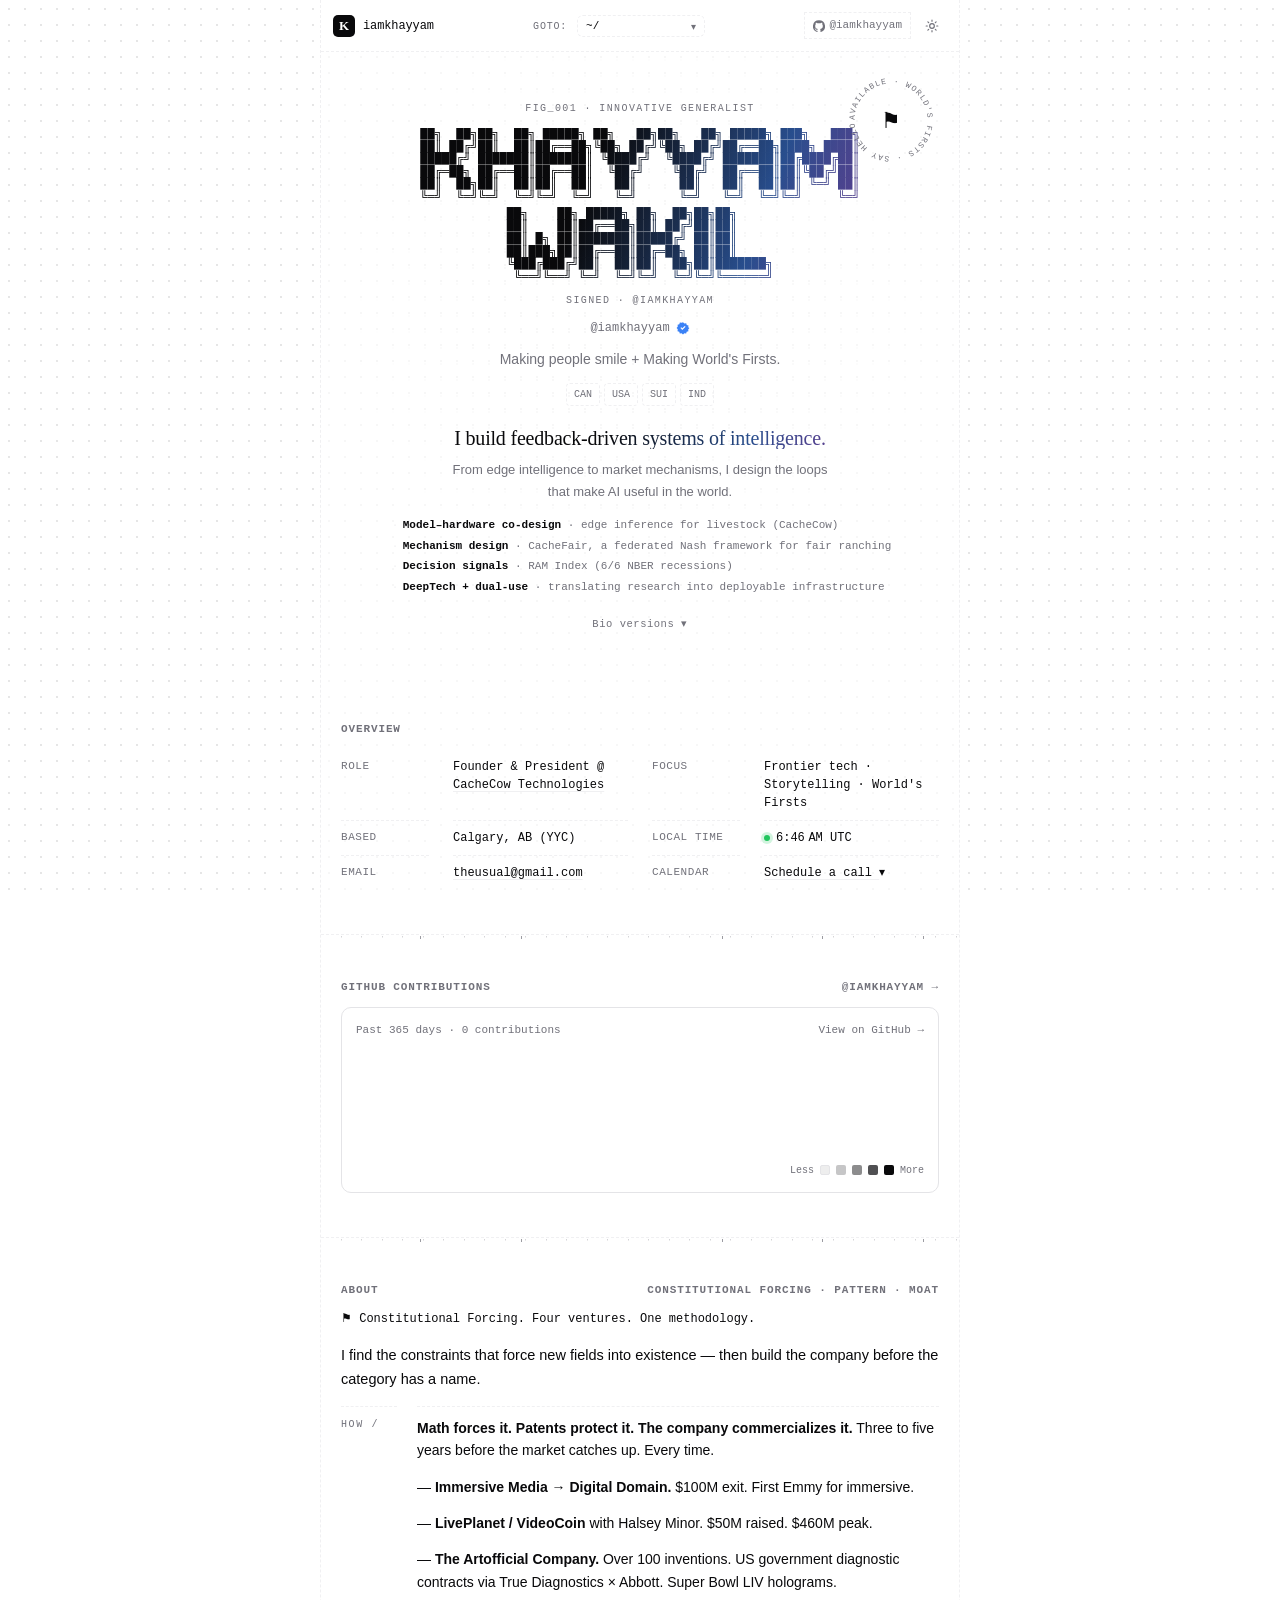
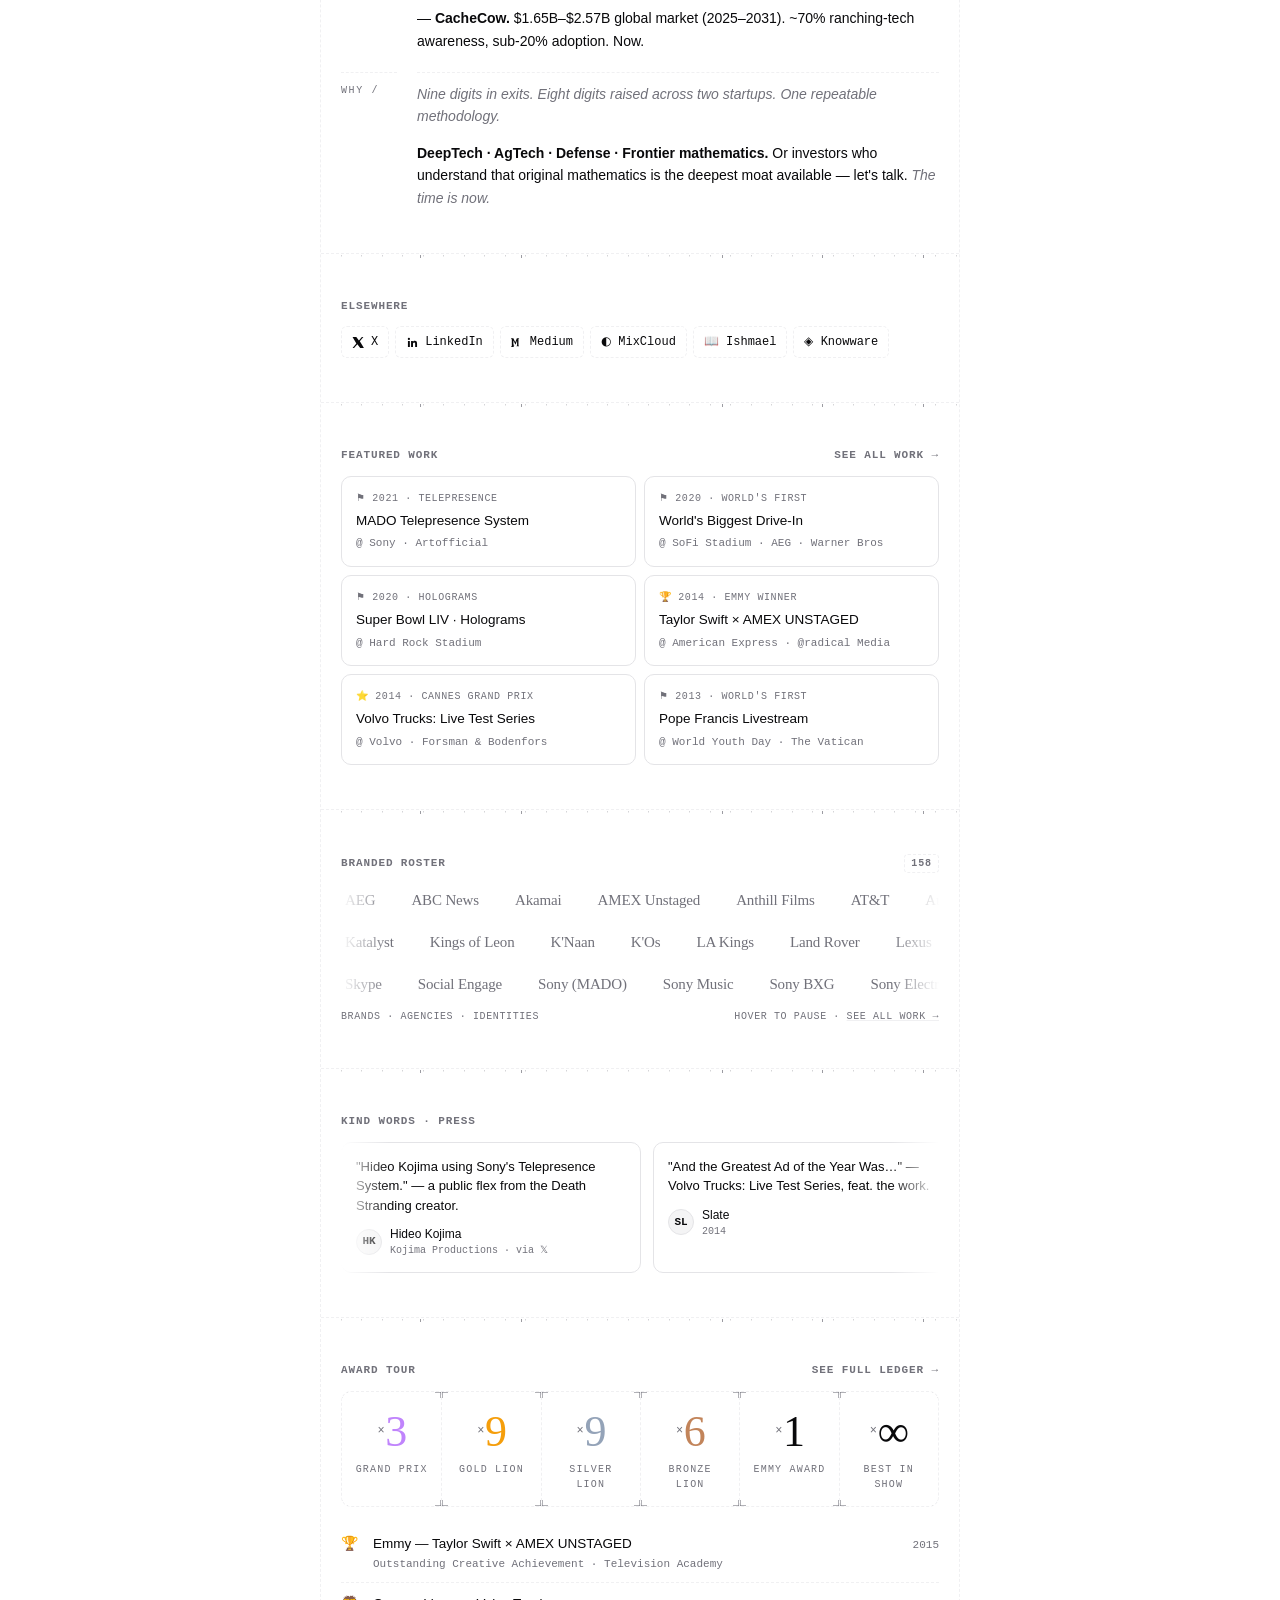
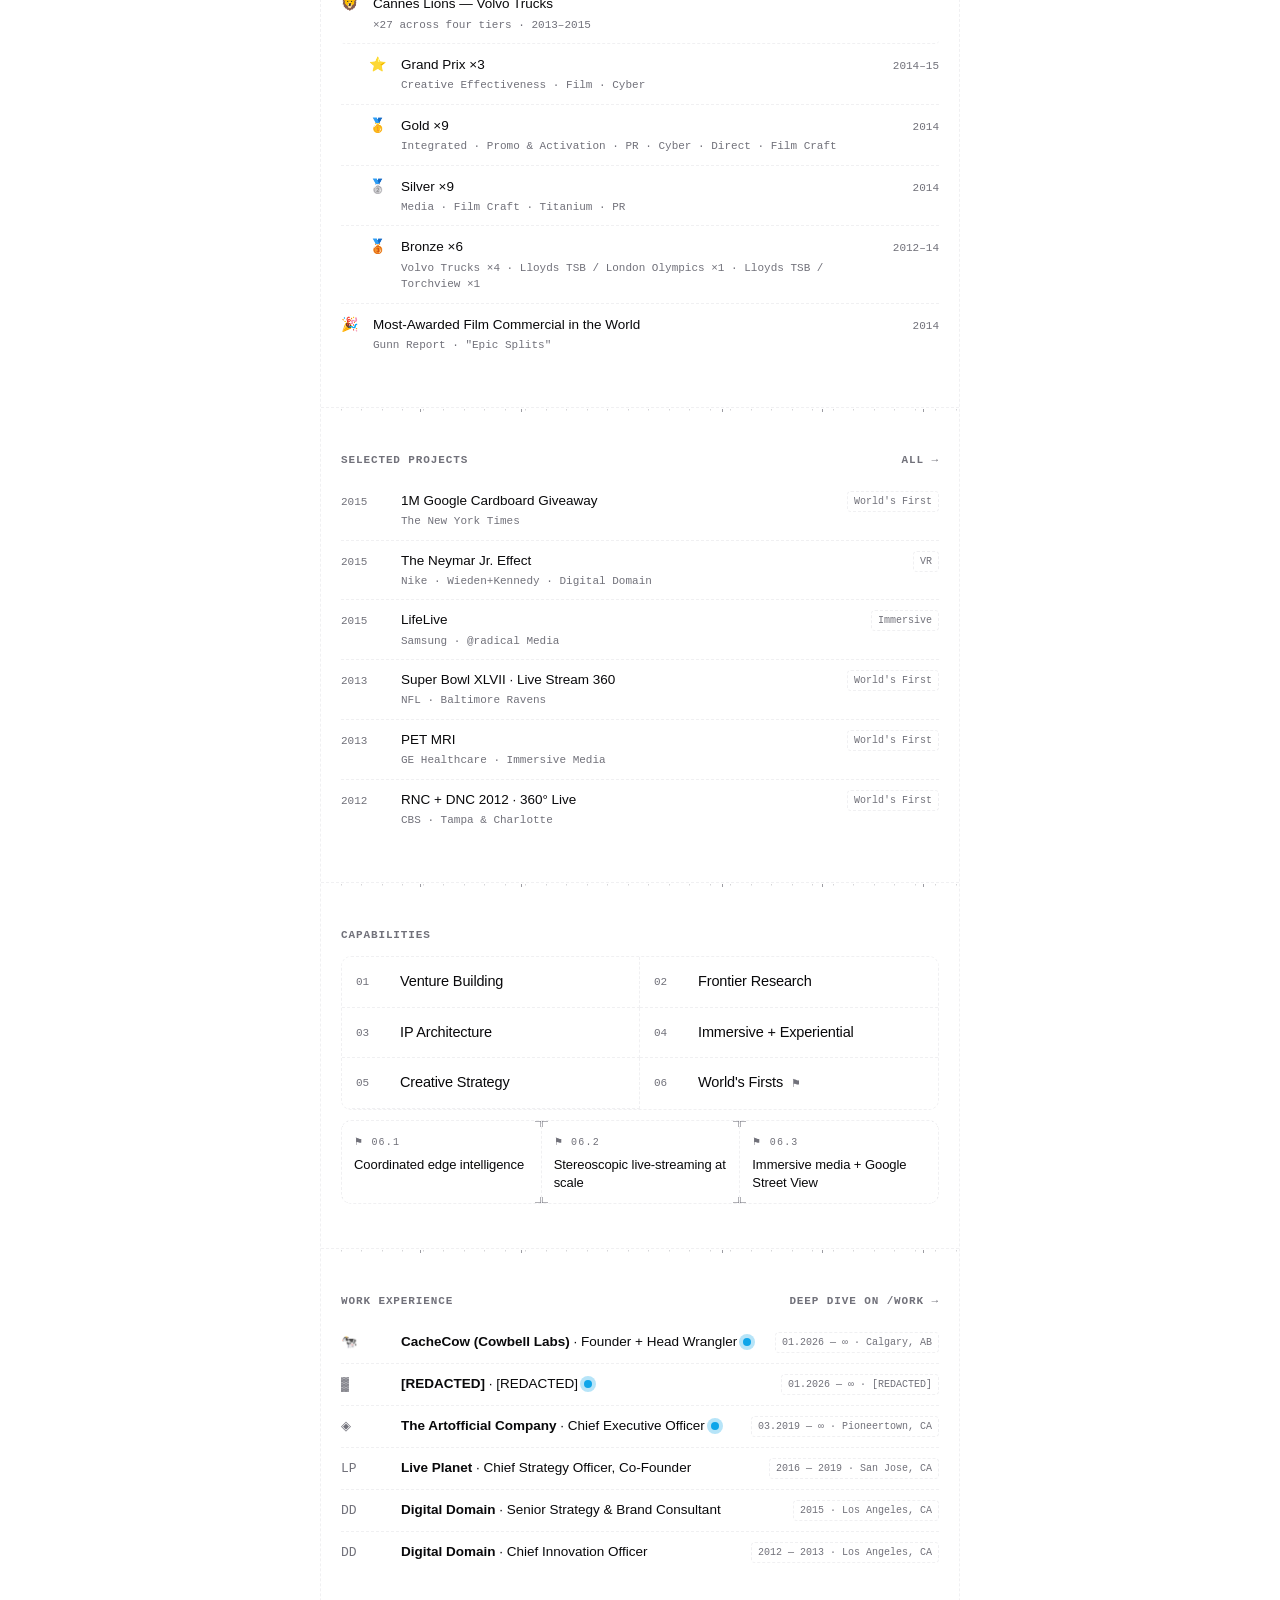
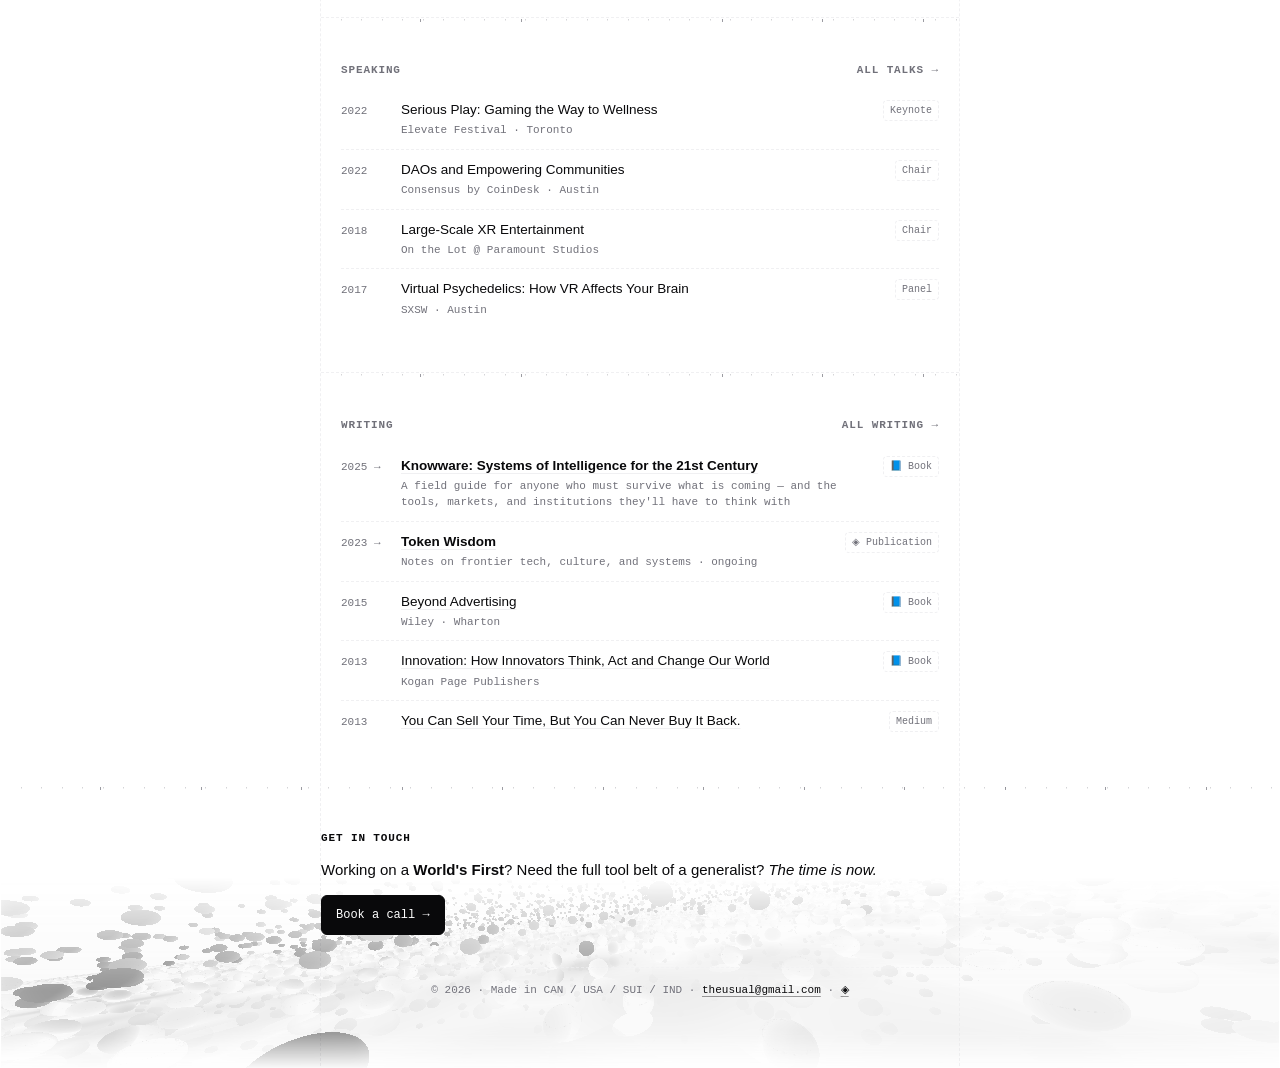
==== commit ceaa53cd: "Fix Sony MADO link across index, work, projects Replace dead research/projects/mado-project URL with" ====
--- a/index.html
+++ b/index.html
@@ -376,7 +376,7 @@
   <section id="work" aria-labelledby="work-t">
     <h2 class="sh" id="work-t"><span>Featured Work</span><a class="more" href="work/">See all work →</a></h2>
     <div class="glow-grid" id="glowGrid">
-      <a class="glow-card" href="https://www.sony.com/en/SonyInfo/research/projects/mado-project/">
+      <a class="glow-card" href="https://www.sony.com/en/SonyInfo/technology/stories/entries/20230929/">
         <span class="g-flag">⚑ 2021 · TELEPRESENCE</span>
         <span class="g-title">MADO Telepresence System</span>
         <span class="g-org">@ Sony · Artofficial</span>
--- a/styles.css
+++ b/styles.css
@@ -625,6 +625,108 @@
     .pub-card { padding: 18px 16px 14px; }
   }
 
+  /* ─── Knowware Press showcase card ─── */
+  .kw-showcase {
+    display: block;
+    border: 1px dashed var(--line);
+    border-radius: 10px;
+    overflow: hidden;
+    transition: border-color .2s ease;
+  }
+  .kw-showcase:hover { border-color: color-mix(in oklab, var(--foreground) 24%, var(--border)); text-decoration: none; }
+  .kw-showcase-img {
+    display: block;
+    width: 100%;
+    height: auto;
+    border-bottom: 1px dashed var(--line);
+  }
+  .kw-showcase-meta {
+    display: flex; flex-direction: column; gap: 4px;
+    padding: 14px 16px 12px;
+  }
+  .kw-showcase-name {
+    font-family: var(--font-serif); font-weight: 500;
+    font-size: 15px; color: var(--foreground);
+    letter-spacing: -0.01em;
+  }
+  .kw-showcase-tag {
+    font-family: var(--font-mono); font-size: 9px;
+    color: var(--muted-fg); letter-spacing: 0.14em;
+    text-transform: uppercase;
+  }
+  .kw-showcase-desc {
+    font-size: 12px; line-height: 1.45;
+    color: var(--muted-fg); margin-top: 4px;
+    text-wrap: pretty;
+  }
+  .kw-showcase-domain {
+    font-family: var(--font-mono); font-size: 10px;
+    color: var(--muted-fg); letter-spacing: 0.04em;
+    margin-top: 6px;
+  }
+
+  /* ─── Knowware Press book card ─── */
+  .kw-book-card {
+    display: block;
+    position: relative;
+    background: #0d0c0b;
+    border-radius: 12px;
+    overflow: hidden;
+    padding: 28px 26px 22px;
+    transition: transform .2s ease;
+    background-image:
+      radial-gradient(circle at 85% 110%, rgba(255,255,255,0.045) 0%, transparent 50%),
+      radial-gradient(rgba(255,255,255,0.03) 0.6px, transparent 0.6px);
+    background-size: auto, 22px 22px;
+  }
+  .kw-book-card:hover { text-decoration: none; transform: translateY(-2px); }
+  .kw-eyebrow {
+    font-family: var(--font-mono);
+    font-size: 9px;
+    letter-spacing: 0.22em;
+    text-transform: uppercase;
+    color: rgba(255,255,255,0.35);
+    margin-bottom: 18px;
+  }
+  .kw-title {
+    font-family: var(--font-serif);
+    font-size: clamp(28px, 6vw, 42px);
+    line-height: 1.0;
+    letter-spacing: -0.025em;
+    font-weight: 500;
+    color: #f0ede8;
+    margin: 0 0 16px;
+  }
+  .kw-title em {
+    font-style: italic;
+    color: rgba(240,237,232,0.62);
+  }
+  .kw-lede {
+    font-size: 13px;
+    line-height: 1.65;
+    color: rgba(255,255,255,0.45);
+    max-width: 46ch;
+    margin: 0 0 24px;
+  }
+  .kw-cta {
+    display: flex;
+    justify-content: space-between;
+    align-items: center;
+    padding-top: 14px;
+    border-top: 1px dashed rgba(255,255,255,0.12);
+  }
+  .kw-domain {
+    font-family: var(--font-mono);
+    font-size: 10px;
+    color: rgba(255,255,255,0.3);
+  }
+  .kw-read {
+    font-family: var(--font-mono);
+    font-size: 11px;
+    letter-spacing: 0.06em;
+    color: #f0ede8;
+  }
+
   /* ─── Capabilities (2-column bento) ─── */
   .caps {
     display: grid;
@@ -981,6 +1083,22 @@
     border-radius: 5px;
   }
   @media (hover: none), (pointer: coarse) { .play-peek { display: none; } }
+  .play-grid--1 { grid-template-columns: 1fr; }
+  .play-grid--1 .play-item {
+    border-left: 0;
+    text-align: left;
+    align-items: flex-start;
+    padding: 22px 20px 18px;
+    flex-direction: row;
+    flex-wrap: wrap;
+    gap: 0;
+    column-gap: 14px;
+  }
+  .play-grid--1 .play-glyph { align-self: center; font-size: 22px; }
+  .play-grid--1 .play-name  { font-size: 17px; align-self: center; }
+  .play-grid--1 .play-tag   { width: 100%; margin-left: 36px; }
+  .play-grid--1 .play-desc  { width: 100%; margin-left: 0; margin-top: 10px; max-width: 56ch; font-size: 13px; }
+  .play-grid--1 .play-domain { width: 100%; margin-left: 0; }
   .play-grid--2 { grid-template-columns: repeat(2, 1fr); }
   .play-grid--2 .play-item:nth-child(n+3) { border-top: 0; }
   @media (max-width: 540px) {
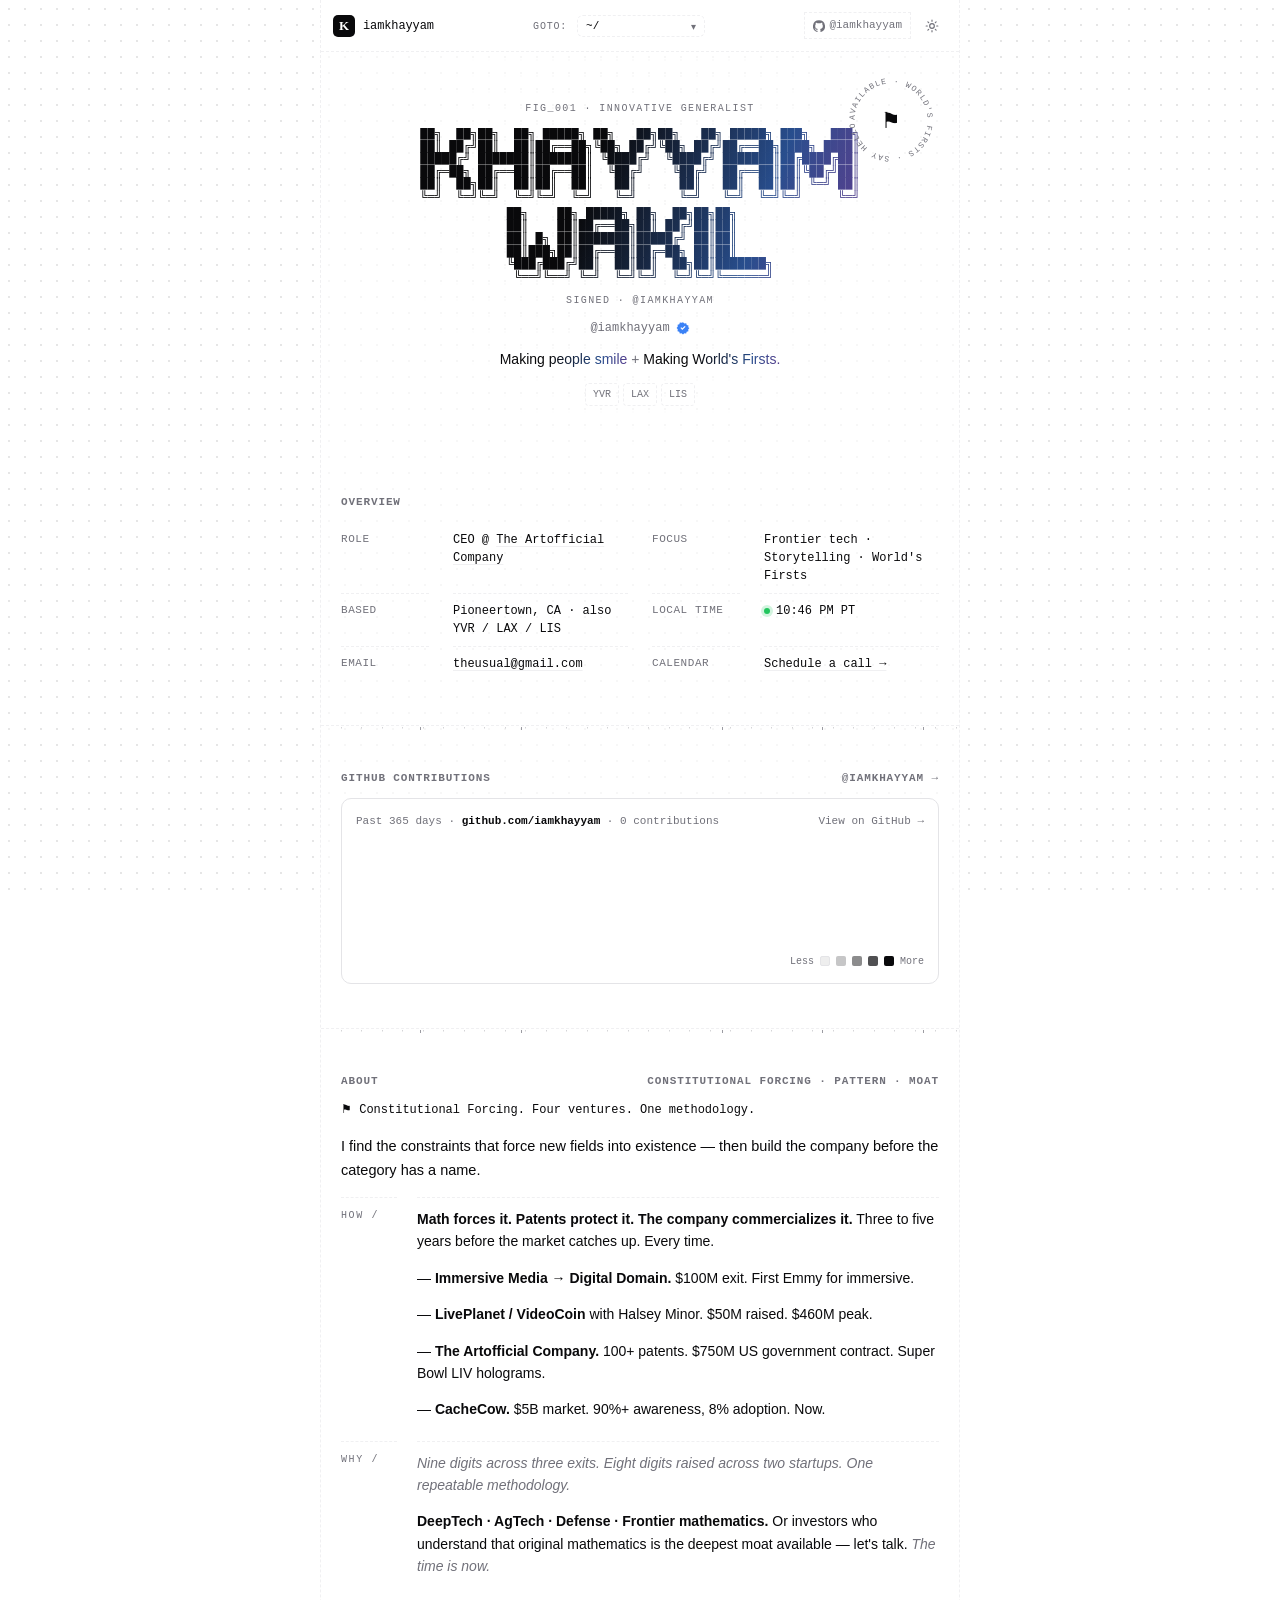
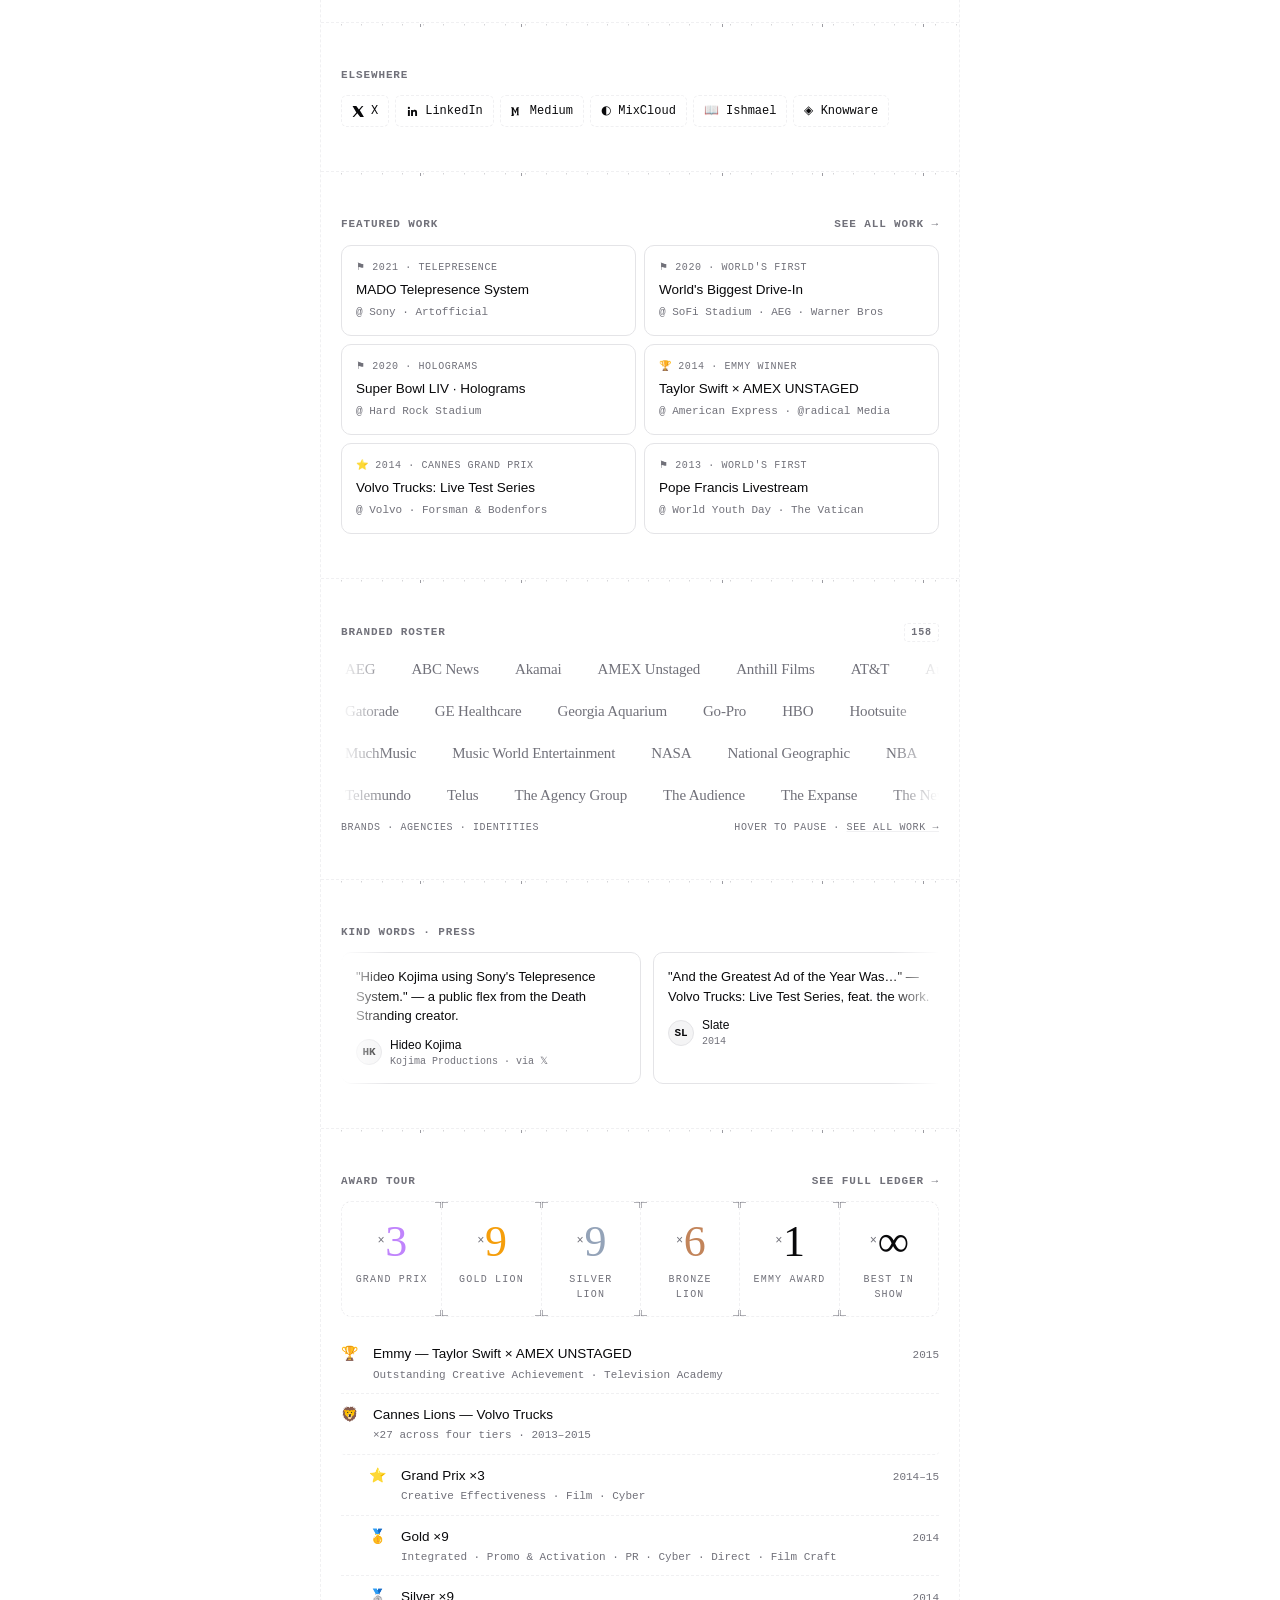
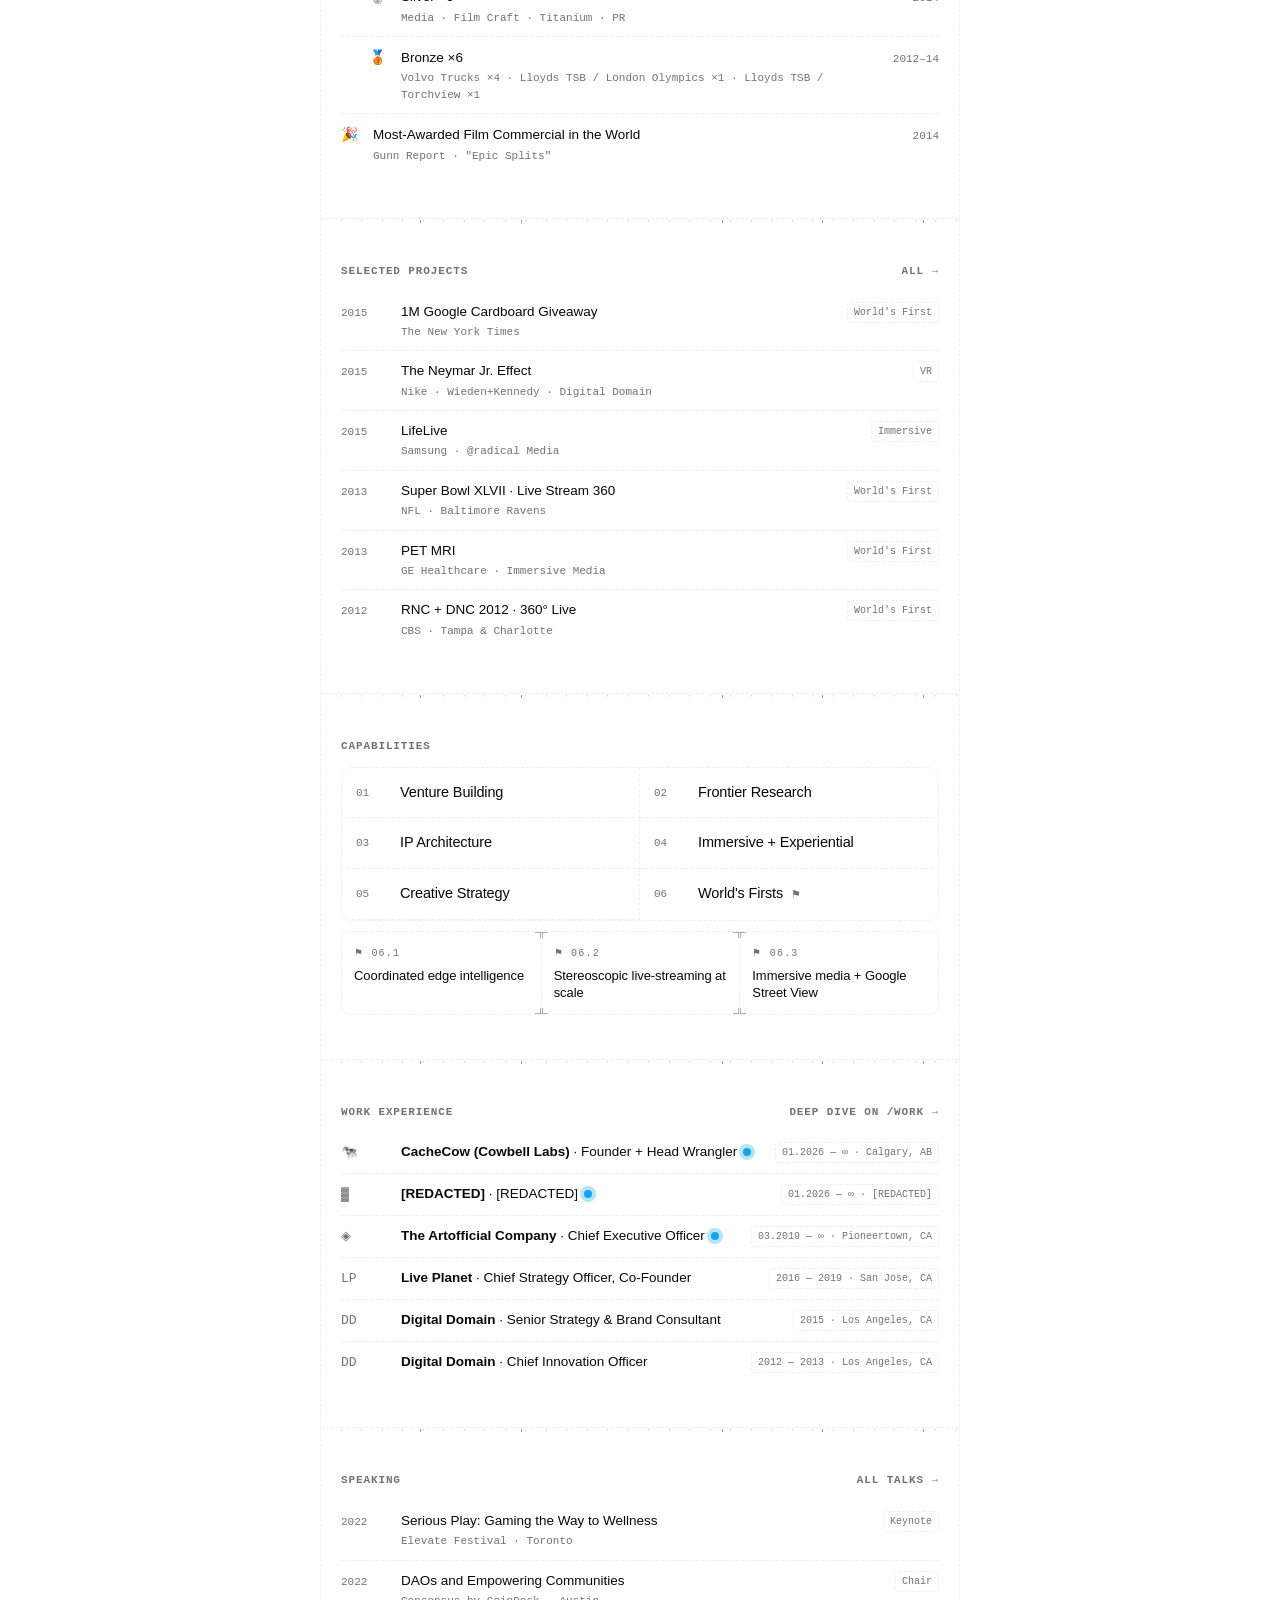
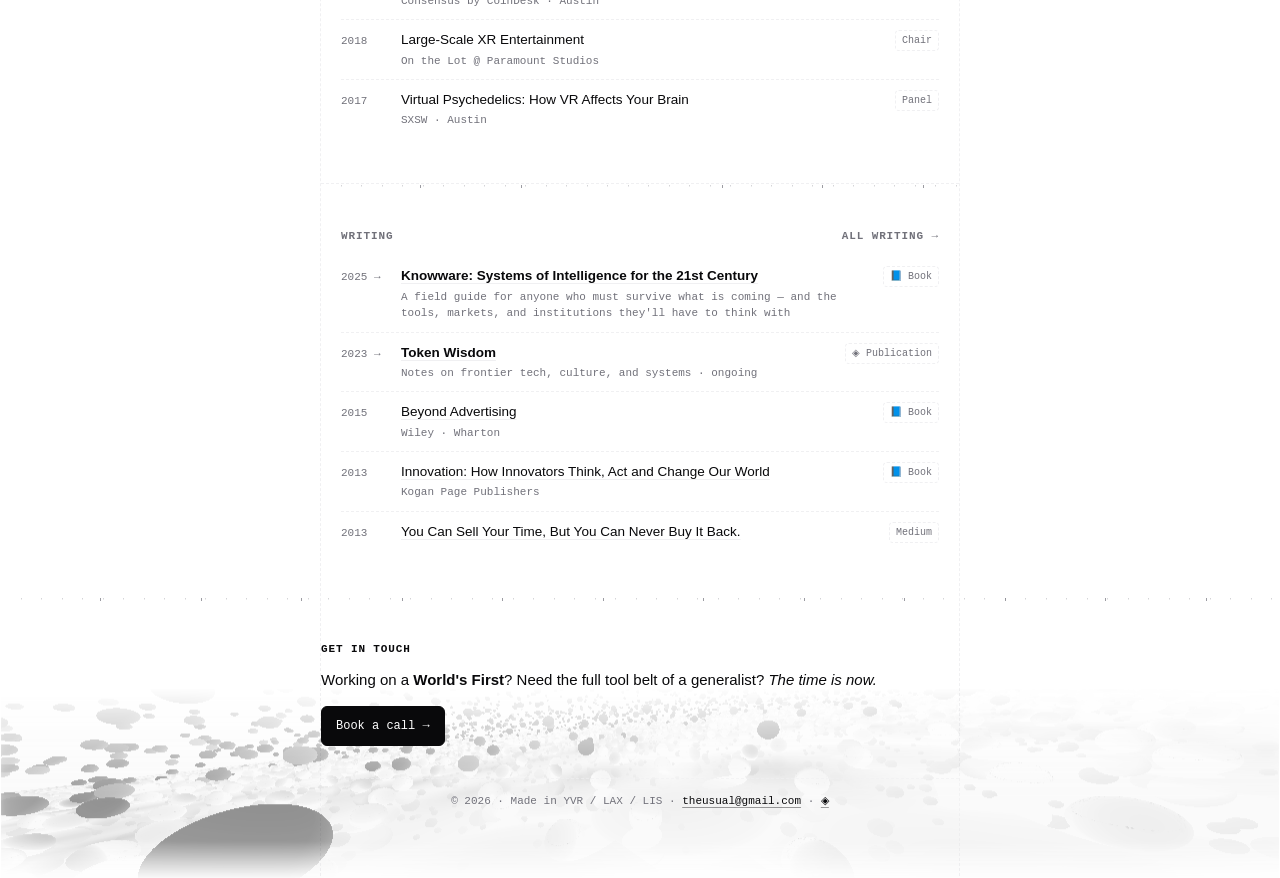
==== commit 3dd3fdf3: "Branded Roster: split 3-row marquee into 4 rows, alternating scroll direction Redistributed 158 bran" ====
--- a/index.html
+++ b/index.html
@@ -4,12 +4,12 @@
 <meta charset="utf-8">
 <meta name="viewport" content="width=device-width, initial-scale=1, viewport-fit=cover">
 <title>Khayyam Wakil — Innovative Generalist</title>
-<meta name="description" content="Making people smile in CAN / USA / SUI / IND. Chasing World's Firsts.">
+<meta name="description" content="Making people smile in YVR / LAX / LIS. Chasing World's Firsts.">
 <meta name="theme-color" content="#ffffff">
 <meta name="author" content="Khayyam Wakil">
 
 <meta property="og:title" content="Khayyam Wakil — Innovative Generalist">
-<meta property="og:description" content="Making people smile in CAN / USA / SUI / IND. Chasing World's Firsts.">
+<meta property="og:description" content="Making people smile in YVR / LAX / LIS. Chasing World's Firsts.">
 <meta property="og:url" content="https://iamkhayyam.xyz">
 <meta property="og:type" content="profile">
 <meta property="profile:username" content="iamkhayyam">
@@ -20,7 +20,7 @@
 <meta name="twitter:card" content="summary_large_image">
 <meta name="twitter:creator" content="@iamkhayyam">
 <meta name="twitter:title" content="Khayyam Wakil — Innovative Generalist">
-<meta name="twitter:description" content="Making people smile in CAN / USA / SUI / IND. Chasing World's Firsts.">
+<meta name="twitter:description" content="Making people smile in YVR / LAX / LIS. Chasing World's Firsts.">
 <meta name="twitter:image" content="https://iamkhayyam.xyz/og.png">
 <meta name="twitter:image:alt" content="KHAYYAM WAKIL in ASCII block letters on a dark terminal card.">
 
@@ -38,11 +38,11 @@
    "url": "https://iamkhayyam.xyz/",
    "image": "https://iamkhayyam.xyz/og.png",
    "description": "Innovative Generalist. Emmy winner, 3× Cannes Grand Prix, 27× Cannes Lions. CEO of The Artofficial Company, founder of CacheCow, Constitutional Forcing researcher. 20+ years of World's Firsts across immersive media, frontier tech, and deep tech.",
-   "jobTitle": "Founder & President",
+   "jobTitle": "CEO",
    "worksFor": {
     "@type": "Organization",
-    "name": "CacheCow Technologies",
-    "url": "https://cachecow.io"
+    "name": "The Artofficial Company",
+    "url": "https://artofficial.ai"
    },
    "homeLocation": {
     "@type": "Place",
@@ -86,7 +86,7 @@
     "https://iamkhayyam.medium.com",
     "https://www.mixcloud.com/iamkhayyam/",
     "https://artofficial.ai",
-    "https://cachecow.io",
+    "https://cachecow.ai",
     "https://tokenwisdom.org"
    ]
   },
@@ -194,97 +194,9 @@
       <span>@iamkhayyam</span>
       <svg class="verified" viewBox="0 0 24 24" fill="currentColor" aria-label="verified" style="width:14px;height:14px;"><path d="M12 2l2.4 2.1 3.1-.4.9 3 3 .9-.4 3.1L23 12l-2.1 2.4.4 3.1-3 .9-.9 3-3.1-.4L12 23l-2.4-2.1-3.1.4-.9-3-3-.9.4-3.1L1 12l2.1-2.4-.4-3.1 3-.9.9-3 3.1.4L12 2zm-1.2 13.4 5.6-5.6-1.4-1.4-4.2 4.2-1.8-1.8-1.4 1.4 3.2 3.2z"/></svg>
     </div>
-    <p class="tagline">Making people smile + Making World's Firsts.</p>
+    <p class="tagline"><span class="fluid">Making people smile</span> + <span class="fluid">Making World's Firsts.</span></p>
     <div class="locs" aria-label="Home bases">
-      <span>CAN</span><span>USA</span><span>SUI</span><span>IND</span>
-    </div>
-
-    <!-- CacheCow bio: hero + bullets + dropdown versions -->
-    <div class="bio-section">
-      <p class="bio-hero"><span class="fluid">I build feedback-driven systems of intelligence.</span></p>
-      <p class="bio-subhead">From edge intelligence to market mechanisms, I design the loops that make AI useful in the world.</p>
-      <ul class="bio-bullets">
-        <li><strong>Model–hardware co-design</strong> · edge inference for livestock (CacheCow)</li>
-        <li><strong>Mechanism design</strong> · CacheFair, a federated Nash framework for fair ranching</li>
-        <li><strong>Decision signals</strong> · RAM Index (6/6 NBER recessions)</li>
-        <li><strong>DeepTech + dual-use</strong> · translating research into deployable infrastructure</li>
-      </ul>
-      <a class="bio-toggle" id="bioToggle" href="#" aria-controls="bioTray" aria-expanded="false">Bio versions <span class="bio-chev" aria-hidden="true">▾</span></a>
-    </div>
-    <div class="bio-tray" id="bioTray">
-      <div class="bio-tray-inner">
-        <div class="bio-box">
-
-          <div class="bio-group">
-            <button class="bio-acc" aria-expanded="true">Ultra-short taglines <span class="bio-g-chev" aria-hidden="true">▾</span></button>
-            <div class="bio-acc-body"><div class="bio-acc-inner">
-              <div class="bio-item"><span class="bio-text">Khayyam designs feedback-driven AI systems for the real world.</span><button class="bio-copy" aria-label="Copy bio">Copy</button></div>
-              <div class="bio-item"><span class="bio-text">Khayyam builds AI where models meet hardware and markets.</span><button class="bio-copy" aria-label="Copy bio">Copy</button></div>
-              <div class="bio-item"><span class="bio-text">Cybernetics for AI: co-designing chips, models, and incentives.</span><button class="bio-copy" aria-label="Copy bio">Copy</button></div>
-              <div class="bio-item"><span class="bio-text">Turning edge AI and mechanism design into working systems.</span><button class="bio-copy" aria-label="Copy bio">Copy</button></div>
-            </div></div>
-          </div>
-
-          <div class="bio-group">
-            <button class="bio-acc" aria-expanded="false">One-liners <span class="bio-g-chev" aria-hidden="true">▾</span></button>
-            <div class="bio-acc-body closed"><div class="bio-acc-inner">
-              <div class="bio-item"><span class="bio-text">Khayyam Wakil builds AI systems at the hardware–model boundary and designs the market rules that make them useful.</span><button class="bio-copy" aria-label="Copy bio">Copy</button></div>
-              <div class="bio-item"><span class="bio-text">Cybernetician and 3x founder building edge AI for livestock, and the mechanisms and indices that govern it.</span><button class="bio-copy" aria-label="Copy bio">Copy</button></div>
-              <div class="bio-item"><span class="bio-text">Khayyam Wakil turns feedback loops into products: edge intelligence, fair-market protocols, and macro signals.</span><button class="bio-copy" aria-label="Copy bio">Copy</button></div>
-            </div></div>
-          </div>
-
-          <div class="bio-group">
-            <button class="bio-acc" aria-expanded="false">LinkedIn · X headline <span class="bio-g-chev" aria-hidden="true">▾</span></button>
-            <div class="bio-acc-body closed"><div class="bio-acc-inner">
-              <div class="bio-item"><span class="bio-text">Founder, CacheCow (Edge AI for Livestock) | 3x Founder &amp; Cybernetician | Khayyam Wakil builds feedback-driven AI systems: model–hardware co-design, fair-market protocols, and macro indices.</span><button class="bio-copy" aria-label="Copy bio">Copy</button></div>
-            </div></div>
-          </div>
-
-          <div class="bio-group">
-            <button class="bio-acc" aria-expanded="false">2–3 sentence · general audience <span class="bio-g-chev" aria-hidden="true">▾</span></button>
-            <div class="bio-acc-body closed"><div class="bio-acc-inner">
-              <div class="bio-item"><span class="bio-text">Khayyam Wakil is a cybernetician and 3x founder who builds feedback-driven AI systems. He focuses on the model–hardware interface (edge intelligence for livestock), on incentive design for real markets (CacheFair), and on decision signals (RAM Index, 6/6 NBER recessions). He translates research into working infrastructure for operators and policymakers.</span><button class="bio-copy" aria-label="Copy bio">Copy</button></div>
-            </div></div>
-          </div>
-
-          <div class="bio-group">
-            <button class="bio-acc" aria-expanded="false">2–3 sentence · technical audience <span class="bio-g-chev" aria-hidden="true">▾</span></button>
-            <div class="bio-acc-body closed"><div class="bio-acc-inner">
-              <div class="bio-item"><span class="bio-text">Khayyam Wakil builds AI systems at the hardware–model boundary and designs the mechanisms around them. Recent work: CacheCow (edge inference for livestock), CacheFair (federated Nash framework for fair ranching), and the RAM Index (recession timing signal, 6/6 NBER calls). His lens is cybernetics: close the loop, co-design the stack, prove it in production.</span><button class="bio-copy" aria-label="Copy bio">Copy</button></div>
-            </div></div>
-          </div>
-
-          <div class="bio-group">
-            <button class="bio-acc" aria-expanded="false">Essay byline · footer <span class="bio-g-chev" aria-hidden="true">▾</span></button>
-            <div class="bio-acc-body closed"><div class="bio-acc-inner">
-              <div class="bio-item"><span class="bio-text">Founder, CacheCow (Livestock Edge Intelligence). 3x founder &amp; cybernetician. Khayyam Wakil builds feedback-driven AI systems—model–hardware co-design, federated market mechanisms (CacheFair), and macro signals (RAM Index: 6/6 NBER recessions).</span><button class="bio-copy" aria-label="Copy bio">Copy</button></div>
-            </div></div>
-          </div>
-
-          <div class="bio-group">
-            <button class="bio-acc" aria-expanded="false">Speaker intro · ~75 words <span class="bio-g-chev" aria-hidden="true">▾</span></button>
-            <div class="bio-acc-body closed"><div class="bio-acc-inner">
-              <div class="bio-item"><span class="bio-text">Khayyam Wakil is a cybernetician and three-time founder who builds feedback-driven AI systems. He leads CacheCow, bringing edge intelligence to livestock operations. His mechanism design work includes CacheFair, a federated Nash framework for fair ranching, and he created the RAM Index, a macro signal that has matched 6/6 NBER recessions. His focus is the model–hardware interface, incentive design, and turning research into field-tested systems.</span><button class="bio-copy" aria-label="Copy bio">Copy</button></div>
-            </div></div>
-          </div>
-
-          <div class="bio-group">
-            <button class="bio-acc" aria-expanded="false">Plain-English · no jargon <span class="bio-g-chev" aria-hidden="true">▾</span></button>
-            <div class="bio-acc-body closed"><div class="bio-acc-inner">
-              <div class="bio-item"><span class="bio-text">Khayyam Wakil builds AI that works in the messiness of the real world. He focuses on two things: making models run efficiently on the hardware we actually have, and designing the rules so people using those models get fair outcomes. He tests it in production—on ranches and in markets.</span><button class="bio-copy" aria-label="Copy bio">Copy</button></div>
-            </div></div>
-          </div>
-
-          <div class="bio-group">
-            <button class="bio-acc" aria-expanded="false">Emoji vibe <span class="bio-g-chev" aria-hidden="true">▾</span></button>
-            <div class="bio-acc-body closed"><div class="bio-acc-inner">
-              <div class="bio-item"><span class="bio-text">Founder, CacheCow 🤠 (Edge AI for Livestock) | Khayyam Wakil builds feedback-driven AI systems: model–hardware co-design, fair-market protocols (CacheFair •θ•), and macro signals (RAM Index •ɸ•).</span><button class="bio-copy" aria-label="Copy bio">Copy</button></div>
-            </div></div>
-          </div>
-
-        </div>
-      </div>
+      <span>YVR</span><span>LAX</span><span>LIS</span>
     </div>
   </header>
 
@@ -292,21 +204,12 @@
   <section id="overview" aria-labelledby="overview-t">
     <h2 class="sh" id="overview-t"><span>Overview</span></h2>
     <div class="kv">
-      <div class="k">Role</div>       <div>Founder &amp; President @ <a href="https://cachecow.io">CacheCow Technologies</a></div>
+      <div class="k">Role</div>       <div>CEO @ <a href="https://artofficial.ai">The Artofficial Company</a></div>
       <div class="k">Focus</div>      <div>Frontier tech · Storytelling · World's Firsts</div>
-      <div class="k">Based</div>      <div>Calgary, AB (YYC)</div>
-      <div class="k">Local time</div> <div><span class="dot"></span><span id="localTime">--:-- --</span> <span id="localTz"></span></div>
+      <div class="k">Based</div>      <div>Pioneertown, CA · also YVR / LAX / LIS</div>
+      <div class="k">Local time</div> <div><span class="dot"></span><span id="localTime">--:-- --</span> PT</div>
       <div class="k">Email</div>      <div><a href="mailto:theusual@gmail.com">theusual@gmail.com</a></div>
-      <div class="k">Calendar</div>   <div><a class="cal-toggle" id="calToggle" href="https://cal.com/theusual/45min" aria-controls="calTray" aria-expanded="false">Schedule a call <span class="cal-chev" aria-hidden="true">▾</span></a></div>
-    </div>
-    <div class="cal-tray" id="calTray">
-      <div class="cal-tray-inner">
-        <div class="cal-box">
-          <p class="cal-loading" id="calLoading">Loading calendar…</p>
-          <div id="calInline"></div>
-          <p class="cal-alt">45 min · <a href="https://cal.com/theusual/45min">Open in a new tab ↗</a></p>
-        </div>
-      </div>
+      <div class="k">Calendar</div>   <div><a href="https://cal.com/theusual/45min">Schedule a call →</a></div>
     </div>
   </section>
 
@@ -315,11 +218,11 @@
     <h2 class="sh" id="github-t"><span>GitHub Contributions</span><a class="more" href="https://github.com/iamkhayyam">@iamkhayyam →</a></h2>
     <div class="gh-card">
       <div class="gh-head">
-        <span>Past 365 days · <span id="ghTotal">—</span> contributions</span>
+        <span>Past 365 days · <strong>github.com/iamkhayyam</strong> · <span id="ghTotal">—</span> contributions</span>
         <a href="https://github.com/iamkhayyam">View on GitHub →</a>
       </div>
       <div class="gh-chart-wrap">
-        <div id="ghGrid" class="gh-grid" data-usernames="iamkhayyam,thecachecow,fromknowware" aria-label="Combined GitHub contribution graph for the past year"></div>
+        <div id="ghGrid" class="gh-grid" data-username="iamkhayyam" aria-label="GitHub contribution graph for the past year"></div>
       </div>
       <div class="gh-legend">
         <span>Less</span>
@@ -347,13 +250,13 @@
         <p><strong>Math forces it. Patents protect it. The company commercializes it.</strong> Three to five years before the market catches up. Every time.</p>
         <p>— <strong>Immersive Media → Digital Domain.</strong> $100M exit. First Emmy for immersive.</p>
         <p>— <strong>LivePlanet / VideoCoin</strong> with Halsey Minor. $50M raised. $460M peak.</p>
-        <p>— <strong>The Artofficial Company.</strong> Over 100 inventions. US government diagnostic contracts via True Diagnostics × Abbott. Super Bowl LIV holograms.</p>
-        <p>— <strong>CacheCow.</strong> $1.65B–$2.57B global market (2025–2031). ~70% ranching-tech awareness, sub-20% adoption. Now.</p>
+        <p>— <strong>The Artofficial Company.</strong> 100+ patents. $750M US government contract. Super Bowl LIV holograms.</p>
+        <p>— <strong>CacheCow.</strong> $5B market. 90%+ awareness, 8% adoption. Now.</p>
       </div>
 
       <div class="angle-label">WHY /</div>
       <div class="angle-body">
-        <p><em>Nine digits in exits. Eight digits raised across two startups. One repeatable methodology.</em></p>
+        <p><em>Nine digits across three exits. Eight digits raised across two startups. One repeatable methodology.</em></p>
         <p><strong>DeepTech · AgTech · Defense · Frontier mathematics.</strong> Or investors who understand that original mathematics is the deepest moat available — <a href="mailto:theusual@gmail.com">let's talk</a>. <em>The time is now.</em></p>
       </div>
     </div>
@@ -376,7 +279,7 @@
   <section id="work" aria-labelledby="work-t">
     <h2 class="sh" id="work-t"><span>Featured Work</span><a class="more" href="work/">See all work →</a></h2>
     <div class="glow-grid" id="glowGrid">
-      <a class="glow-card" href="https://www.sony.com/en/SonyInfo/technology/stories/entries/20230929/">
+      <a class="glow-card" href="https://www.sony.com/en/SonyInfo/research/projects/mado-project/">
         <span class="g-flag">⚑ 2021 · TELEPRESENCE</span>
         <span class="g-title">MADO Telepresence System</span>
         <span class="g-org">@ Sony · Artofficial</span>
@@ -413,13 +316,16 @@
   <section id="trusted" aria-labelledby="trusted-t">
     <h2 class="sh" id="trusted-t"><span>Branded Roster</span><span class="n" id="rosterCount">155+</span></h2>
     <div class="marquee-wrap">
-      <div class="marquee roster" id="rosterRowA" data-brands="AEG|ABC News|Akamai|AMEX Unstaged|Anthill Films|AT&T|Audi|Bacardi|Billboard Music Awards|Black Eyed Peas|Brain Farm|BN3TH|British Airways|Burberry|CAA|Cadillac|Calle 13|Castrol|CBS|Chevrolet|Coca-Cola|CoLoft|Converse|DARPA|Democratic National Convention|Deutsche Bank|Dewar's|Digital Domain|Disclosure|Discovery Channel|Disney ABC Television|Doritos|Dove|EA Sports|Emmy Awards|Endemol|ESPN|Fifty Shades of Grey|G.H. Mumm|Gagosian|Gatorade|GE Healthcare|Georgia Aquarium|Go-Pro|HBO|Hootsuite|Hulu|IAB|Intel|Jeep|Jet Blue|Kaplow PR|Kaskade"></div>
+      <div class="marquee roster" id="rosterRowA" data-brands="AEG|ABC News|Akamai|AMEX Unstaged|Anthill Films|AT&T|Audi|Bacardi|Billboard Music Awards|Black Eyed Peas|Brain Farm|BN3TH|British Airways|Burberry|CAA|Cadillac|Calle 13|Castrol|CBS|Chevrolet|Coca-Cola|CoLoft|Converse|DARPA|Democratic National Convention|Deutsche Bank|Dewar's|Digital Domain|Disclosure|Discovery Channel|Disney ABC Television|Doritos|Dove|EA Sports|Emmy Awards|Endemol|ESPN|Fifty Shades of Grey|G.H. Mumm|Gagosian"></div>
     </div>
     <div class="marquee-wrap" style="margin-top: 12px;">
-      <div class="marquee roster reverse" id="rosterRowB" data-brands="Katalyst|Kings of Leon|K'Naan|K'Os|LA Kings|Land Rover|Lexus|Lip Sync Battle|Live Nation|Live Planet|LL Cool J|Lloyd Klein|Lloyds TSB|LMFAO|M80|Mashable|Mercedes Benz|Metastage|Mettle|MGM|Michael Kors|Microsoft XBOX|Mini Cooper|MLB|MLS|Mountain Dew|MTV|MuchMusic|Music World Entertainment|NASA|National Geographic|NBA|NBC Sports|NBC Vancouver Olympics|NFL|NHL|Nike|Nokia|NVIXM|Oculus VR|Okayplayer|Orange|Paramount Pictures|Pepsi|Pfizer|Portable Electric|Red Bull Media House|Republican National Convention|Reunion Island|Roddenberry Entertainment|SAG Awards|Samsung|Second Cup"></div>
+      <div class="marquee roster reverse" id="rosterRowB" data-brands="Gatorade|GE Healthcare|Georgia Aquarium|Go-Pro|HBO|Hootsuite|Hulu|IAB|Intel|Jeep|Jet Blue|Kaplow PR|Kaskade|Katalyst|Kings of Leon|K'Naan|K'Os|LA Kings|Land Rover|Lexus|Lip Sync Battle|Live Nation|Live Planet|LL Cool J|Lloyd Klein|Lloyds TSB|LMFAO|M80|Mashable|Mercedes Benz|Metastage|Mettle|MGM|Michael Kors|Microsoft XBOX|Mini Cooper|MLB|MLS|Mountain Dew|MTV"></div>
     </div>
     <div class="marquee-wrap" style="margin-top: 12px;">
-      <div class="marquee roster offset" id="rosterRowC" data-brands="Skype|Social Engage|Sony (MADO)|Sony Music|Sony BXG|Sony Electronics|Starbucks|Storyworks|SurfAir|SXSW|Syfy|TAG Heuer|Taylor Swift|Technicolor|Telemundo|Telus|The Agency Group|The Audience|The Expanse|The New York Times|Tough Mudder|Travel Alberta|Tribeca Film Festival|True Diagnostics|Under Armor|Union Pacific|United Nations|UN Foundation|Universal Music|US Army|USA Network|Vatican / Pope Francis|Viacom|Viddy|VideoCoin|Vevo|Volvo Trucks|Wall|Warner Bros|Warner Music Group|Western Union|What's Trending|Will.I.Am|Within|WME|WonderSeed Foundation|World Youth Day|Wynn Resorts|X Games|Yahoo Search|YouTube|Z-Trip"></div>
+      <div class="marquee roster" id="rosterRowC" data-brands="MuchMusic|Music World Entertainment|NASA|National Geographic|NBA|NBC Sports|NBC Vancouver Olympics|NFL|NHL|Nike|Nokia|NVIXM|Oculus VR|Okayplayer|Orange|Paramount Pictures|Pepsi|Pfizer|Portable Electric|Red Bull Media House|Republican National Convention|Reunion Island|Roddenberry Entertainment|SAG Awards|Samsung|Second Cup|Skype|Social Engage|Sony (MADO)|Sony Music|Sony BXG|Sony Electronics|Starbucks|Storyworks|SurfAir|SXSW|Syfy|TAG Heuer|Taylor Swift|Technicolor"></div>
+    </div>
+    <div class="marquee-wrap" style="margin-top: 12px;">
+      <div class="marquee roster reverse" id="rosterRowD" data-brands="Telemundo|Telus|The Agency Group|The Audience|The Expanse|The New York Times|Tough Mudder|Travel Alberta|Tribeca Film Festival|True Diagnostics|Under Armor|Union Pacific|United Nations|UN Foundation|Universal Music|US Army|USA Network|Vatican / Pope Francis|Viacom|Viddy|VideoCoin|Vevo|Volvo Trucks|Wall|Warner Bros|Warner Music Group|Western Union|What's Trending|Will.I.Am|Within|WME|WonderSeed Foundation|World Youth Day|Wynn Resorts|X Games|Yahoo Search|YouTube|Z-Trip"></div>
     </div>
     <div class="roster-meta">
       <span>Brands · Agencies · Identities</span>
@@ -621,7 +527,7 @@
       <button class="cta" data-cal-link="theusual/45min" data-cal-namespace="45min" data-cal-config='{"layout":"month_view","useSlotsViewOnSmallScreen":"true"}'>Book a call →</button>
     </div>
     <div class="contact-meta">
-      © <span id="year">2026</span> · Made in CAN / USA / SUI / IND · <a href="mailto:theusual@gmail.com">theusual@gmail.com</a> · <a href="https://www.shadertoy.com/view/lsX3WH" title="Shader by Reinder Nijhoff — CC BY-NC-SA 4.0">◈</a>
+      © <span id="year">2026</span> · Made in YVR / LAX / LIS · <a href="mailto:theusual@gmail.com">theusual@gmail.com</a> · <a href="https://www.shadertoy.com/view/lsX3WH" title="Shader by Reinder Nijhoff — CC BY-NC-SA 4.0">◈</a>
     </div>
   </section>
 
@@ -641,17 +547,15 @@
     });
   })();
 
-  // Local time — visitor's own clock and timezone
+  // Local time — Pioneertown (America/Los_Angeles)
   (function () {
     const el = document.getElementById('localTime');
-    const tz = document.getElementById('localTz');
     function update() {
-      const parts = new Intl.DateTimeFormat('en-US', {
-        hour: 'numeric', minute: '2-digit', timeZoneName: 'short'
-      }).formatToParts(new Date());
-      el.textContent = parts.filter(p => p.type !== 'timeZoneName').map(p => p.value).join('').trim();
-      const zone = parts.find(p => p.type === 'timeZoneName');
-      tz.textContent = zone ? zone.value : '';
+      const now = new Date();
+      el.textContent = now.toLocaleTimeString('en-US', {
+        hour: 'numeric', minute: '2-digit',
+        timeZone: 'America/Los_Angeles'
+      });
     }
     update();
     setInterval(update, 30000);
@@ -715,75 +619,5 @@
   Cal("init", "45min", {origin:"https://app.cal.com"});
   Cal.ns["45min"]("ui", {"hideEventTypeDetails":false,"layout":"month_view"});
 </script>
-<script>
-  // Overview → Calendar: dropdown tray with the Cal.com booking calendar inline (loaded on first open)
-  (function () {
-    const toggle = document.getElementById('calToggle');
-    const tray = document.getElementById('calTray');
-    if (!toggle || !tray || !window.Cal || !Cal.ns || !Cal.ns['45min']) return;
-    const cal = Cal.ns['45min'];
-    const theme = () => document.documentElement.getAttribute('data-theme') === 'light' ? 'light' : 'dark';
-    let loaded = false;
-    toggle.setAttribute('role', 'button');
-    toggle.addEventListener('click', (e) => {
-      if (e.metaKey || e.ctrlKey || e.shiftKey || e.button) return;
-      e.preventDefault();
-      const open = !tray.classList.contains('open');
-      tray.classList.toggle('open', open);
-      toggle.setAttribute('aria-expanded', String(open));
-      if (open && !loaded) {
-        loaded = true;
-        cal('inline', { elementOrSelector: '#calInline', calLink: 'theusual/45min', layout: 'month_view', config: { layout: 'month_view', theme: theme() } });
-        cal('ui', { theme: theme(), hideEventTypeDetails: false, layout: 'month_view' });
-        cal('on', { action: 'linkReady', callback: () => { document.getElementById('calLoading').hidden = true; } });
-      }
-    });
-    const themeBtn = document.getElementById('themeToggle');
-    if (themeBtn) themeBtn.addEventListener('click', () => { if (loaded) setTimeout(() => cal('ui', { theme: theme() }), 0); });
-  })();
-</script>
-<script>
-  // Header → Bio versions: tray toggle + accordion + copy-to-clipboard
-  (function () {
-    const toggle = document.getElementById('bioToggle');
-    const tray = document.getElementById('bioTray');
-    if (!toggle || !tray) return;
-
-    // Outer tray open/close
-    toggle.setAttribute('role', 'button');
-    toggle.addEventListener('click', (e) => {
-      e.preventDefault();
-      const open = !tray.classList.contains('open');
-      tray.classList.toggle('open', open);
-      toggle.setAttribute('aria-expanded', String(open));
-    });
-
-    // Accordion: exclusive — one section open at a time; click or hover to switch
-    const accs = Array.from(tray.querySelectorAll('.bio-acc'));
-    const openAcc = (target) => {
-      accs.forEach((btn) => {
-        const open = btn === target;
-        btn.setAttribute('aria-expanded', String(open));
-        btn.nextElementSibling.classList.toggle('closed', !open);
-      });
-    };
-    accs.forEach((btn) => {
-      btn.addEventListener('click', () => openAcc(btn));
-      btn.addEventListener('mouseenter', () => openAcc(btn));
-    });
-
-    // Copy-to-clipboard
-    tray.querySelectorAll('.bio-copy').forEach((btn) => {
-      btn.addEventListener('click', () => {
-        const text = btn.previousElementSibling?.textContent?.trim() ?? '';
-        navigator.clipboard.writeText(text).then(() => {
-          btn.textContent = 'Copied ✓';
-          btn.classList.add('copied');
-          setTimeout(() => { btn.textContent = 'Copy'; btn.classList.remove('copied'); }, 1800);
-        });
-      });
-    });
-  })();
-</script>
 </body>
 </html>
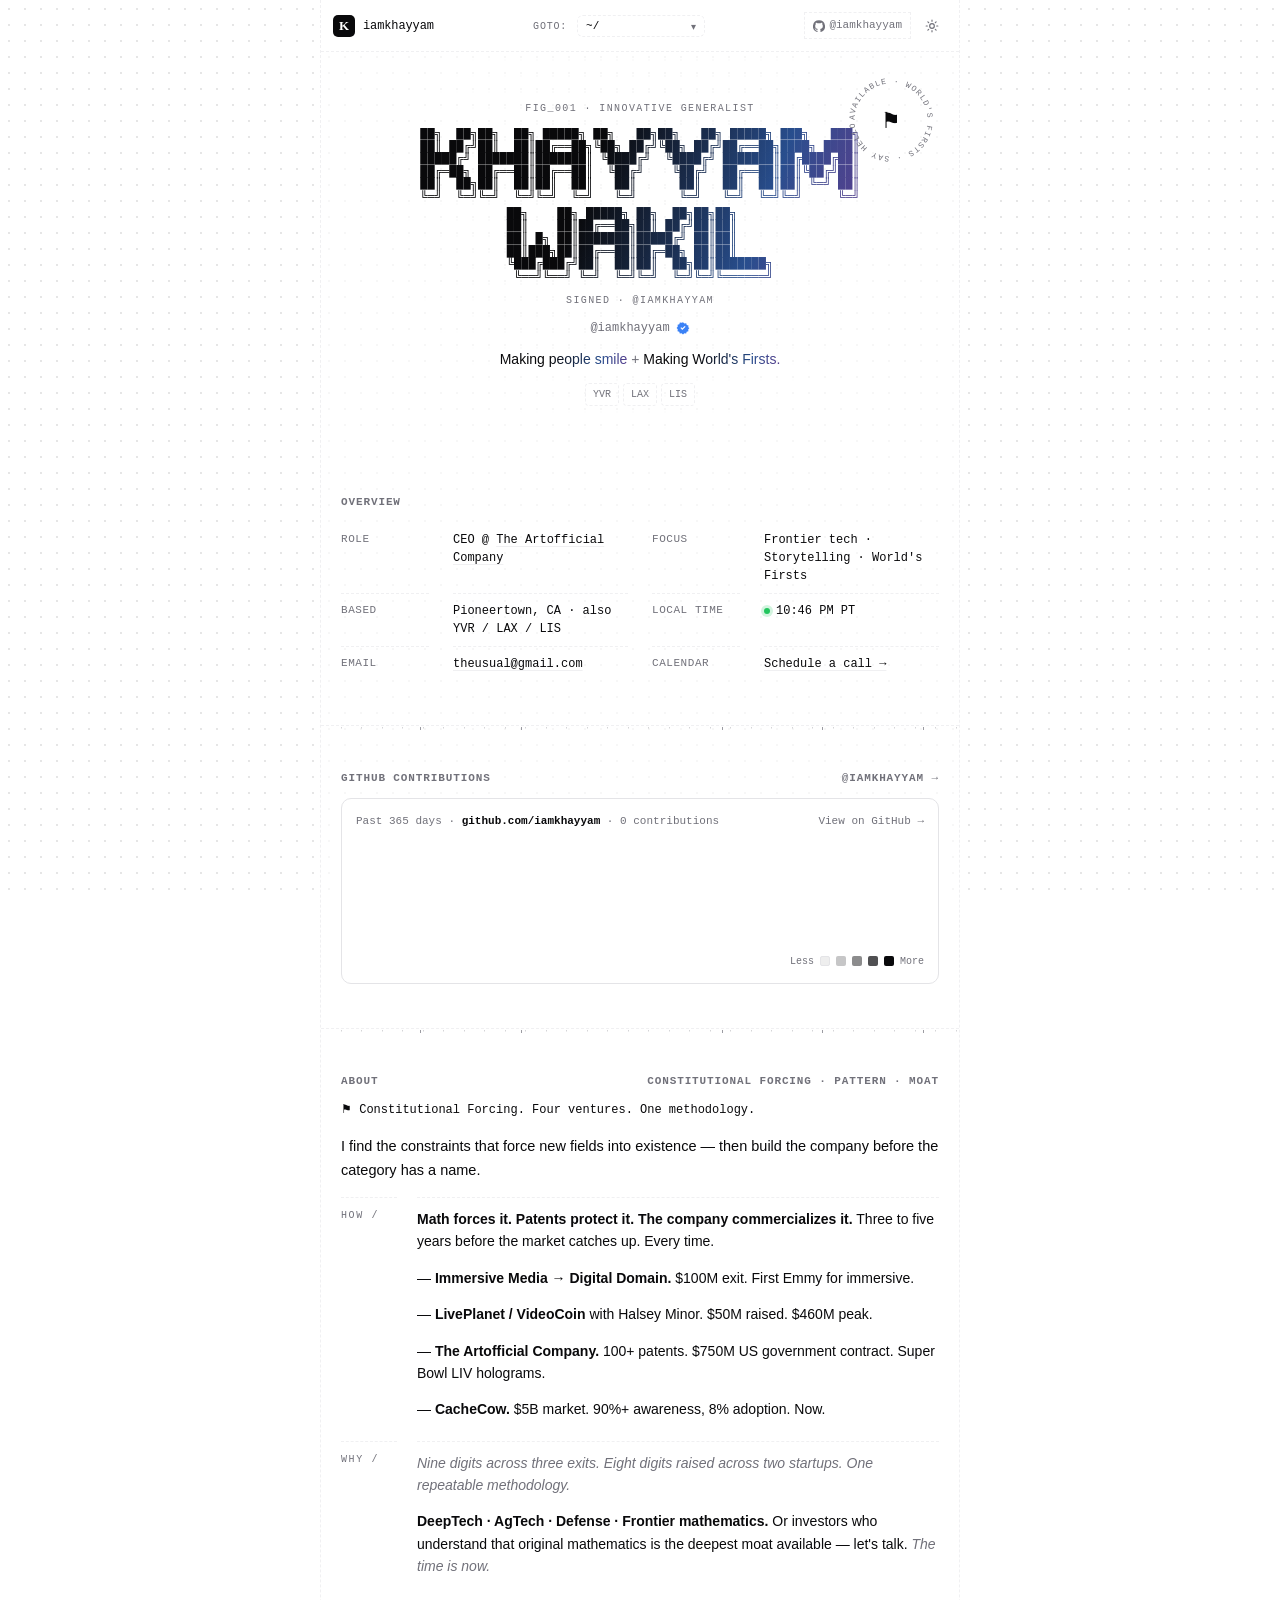
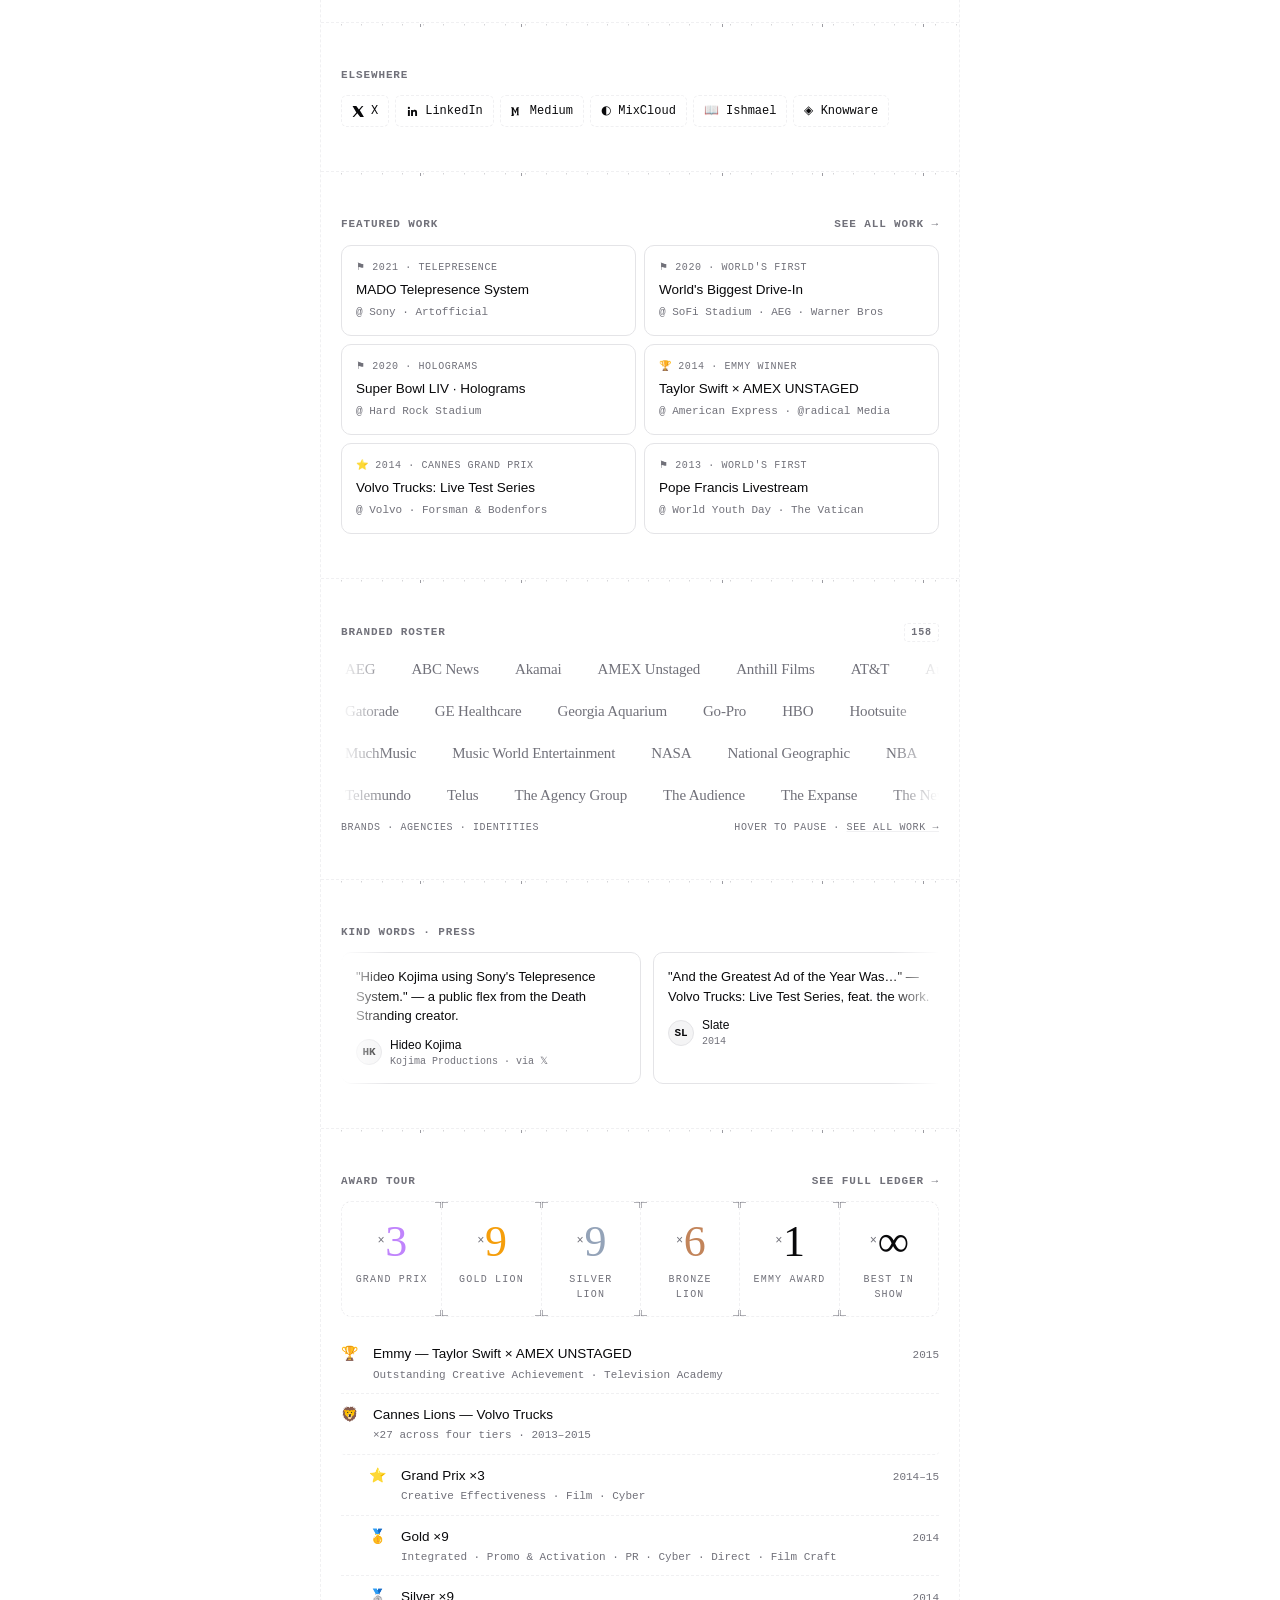
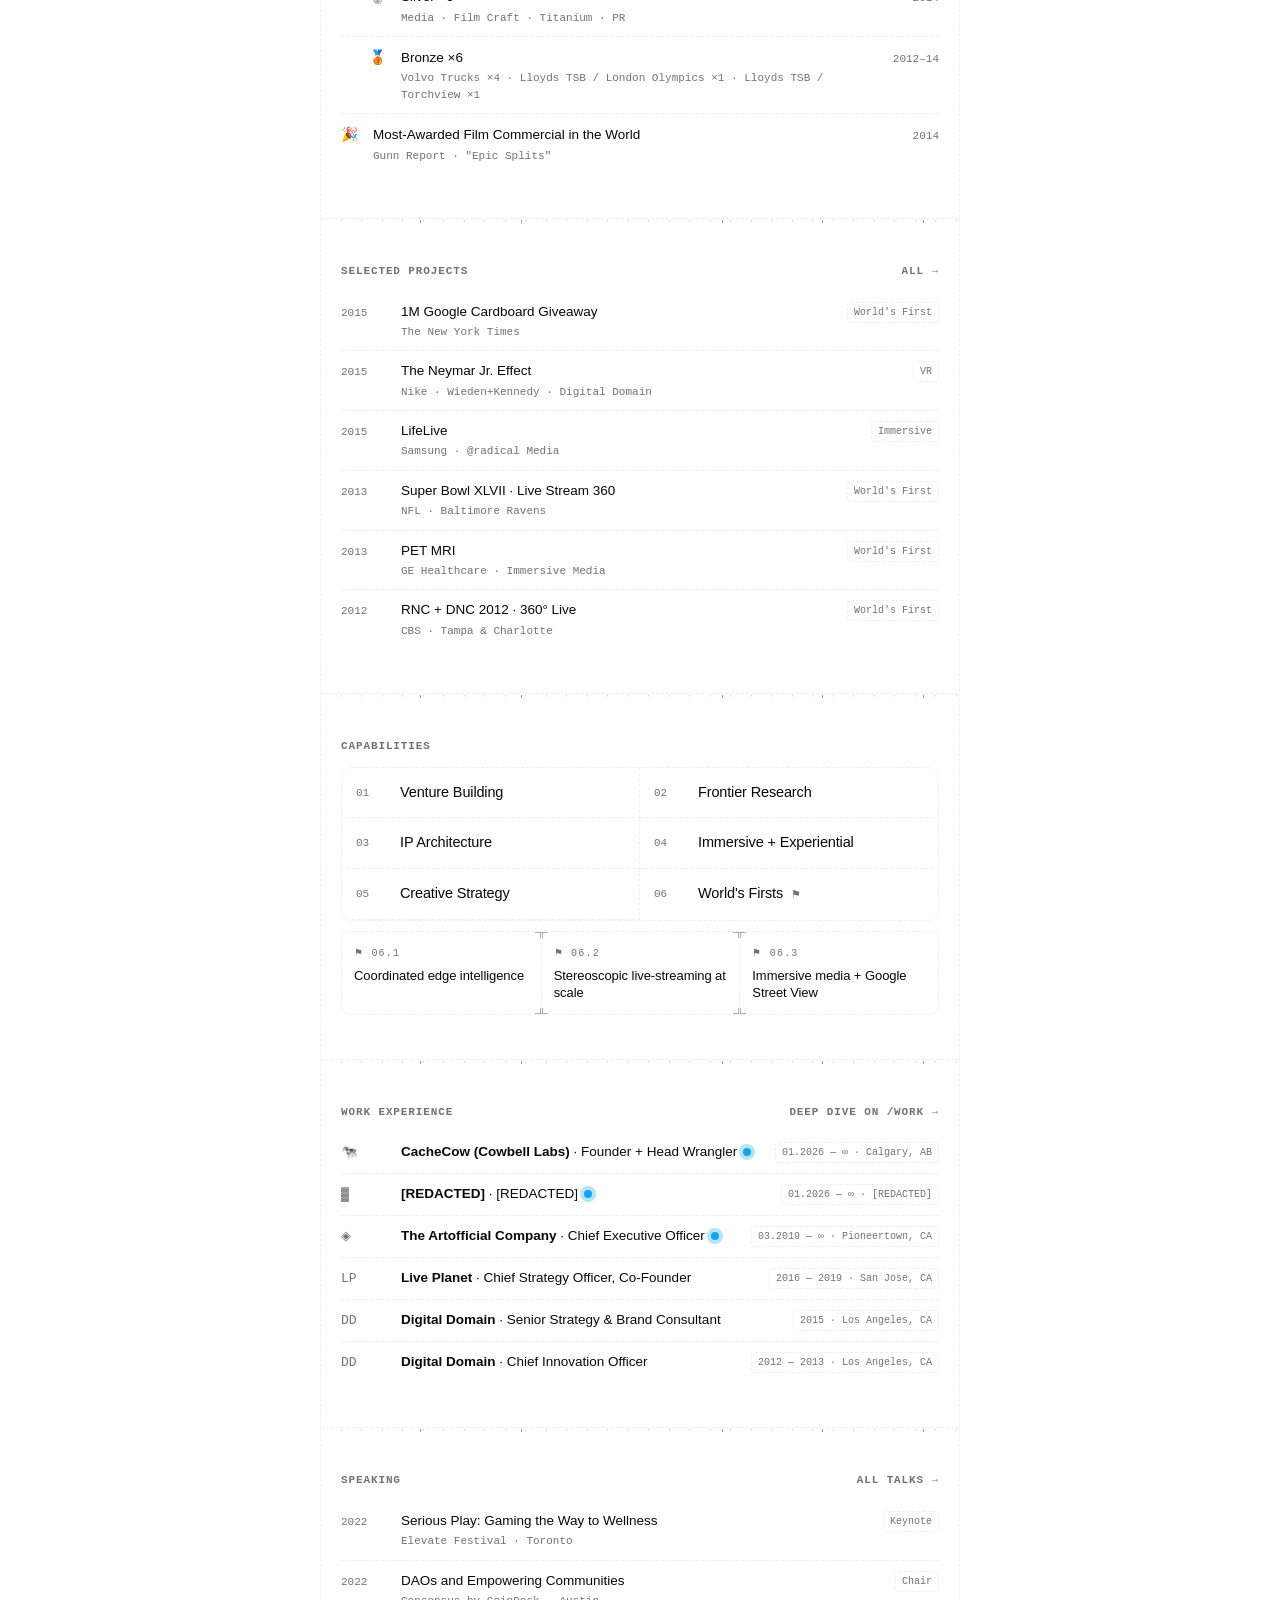
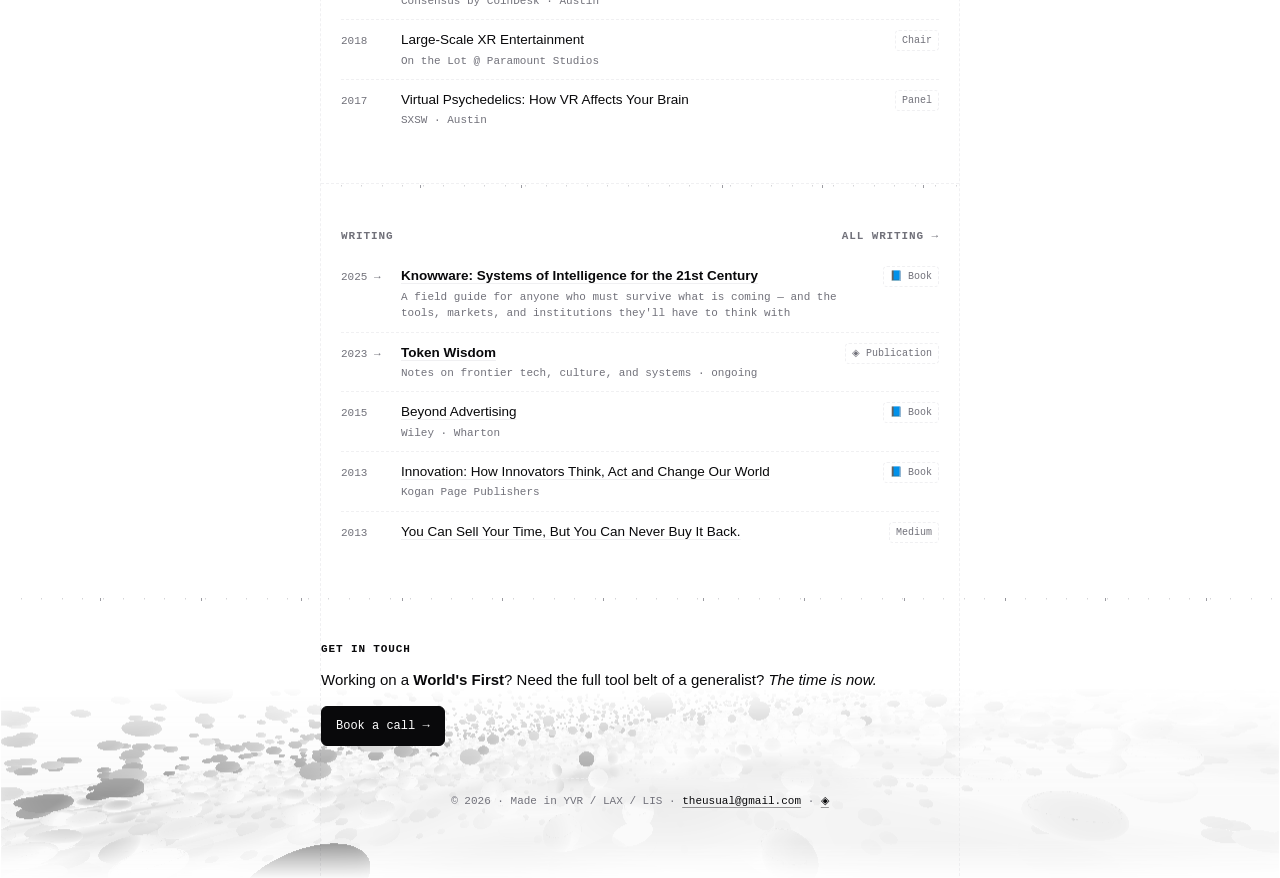
==== commit 4cbcb4f0: "Branded Roster: vary scroll speed per row (72s / 95s / 58s / 82s) Each of the four marquee rows now " ====
--- a/index.html
+++ b/index.html
@@ -316,16 +316,16 @@
   <section id="trusted" aria-labelledby="trusted-t">
     <h2 class="sh" id="trusted-t"><span>Branded Roster</span><span class="n" id="rosterCount">155+</span></h2>
     <div class="marquee-wrap">
-      <div class="marquee roster" id="rosterRowA" data-brands="AEG|ABC News|Akamai|AMEX Unstaged|Anthill Films|AT&T|Audi|Bacardi|Billboard Music Awards|Black Eyed Peas|Brain Farm|BN3TH|British Airways|Burberry|CAA|Cadillac|Calle 13|Castrol|CBS|Chevrolet|Coca-Cola|CoLoft|Converse|DARPA|Democratic National Convention|Deutsche Bank|Dewar's|Digital Domain|Disclosure|Discovery Channel|Disney ABC Television|Doritos|Dove|EA Sports|Emmy Awards|Endemol|ESPN|Fifty Shades of Grey|G.H. Mumm|Gagosian"></div>
+      <div class="marquee roster" id="rosterRowA" style="animation-duration:72s" data-brands="AEG|ABC News|Akamai|AMEX Unstaged|Anthill Films|AT&T|Audi|Bacardi|Billboard Music Awards|Black Eyed Peas|Brain Farm|BN3TH|British Airways|Burberry|CAA|Cadillac|Calle 13|Castrol|CBS|Chevrolet|Coca-Cola|CoLoft|Converse|DARPA|Democratic National Convention|Deutsche Bank|Dewar's|Digital Domain|Disclosure|Discovery Channel|Disney ABC Television|Doritos|Dove|EA Sports|Emmy Awards|Endemol|ESPN|Fifty Shades of Grey|G.H. Mumm|Gagosian"></div>
     </div>
     <div class="marquee-wrap" style="margin-top: 12px;">
-      <div class="marquee roster reverse" id="rosterRowB" data-brands="Gatorade|GE Healthcare|Georgia Aquarium|Go-Pro|HBO|Hootsuite|Hulu|IAB|Intel|Jeep|Jet Blue|Kaplow PR|Kaskade|Katalyst|Kings of Leon|K'Naan|K'Os|LA Kings|Land Rover|Lexus|Lip Sync Battle|Live Nation|Live Planet|LL Cool J|Lloyd Klein|Lloyds TSB|LMFAO|M80|Mashable|Mercedes Benz|Metastage|Mettle|MGM|Michael Kors|Microsoft XBOX|Mini Cooper|MLB|MLS|Mountain Dew|MTV"></div>
+      <div class="marquee roster reverse" id="rosterRowB" style="animation-duration:95s" data-brands="Gatorade|GE Healthcare|Georgia Aquarium|Go-Pro|HBO|Hootsuite|Hulu|IAB|Intel|Jeep|Jet Blue|Kaplow PR|Kaskade|Katalyst|Kings of Leon|K'Naan|K'Os|LA Kings|Land Rover|Lexus|Lip Sync Battle|Live Nation|Live Planet|LL Cool J|Lloyd Klein|Lloyds TSB|LMFAO|M80|Mashable|Mercedes Benz|Metastage|Mettle|MGM|Michael Kors|Microsoft XBOX|Mini Cooper|MLB|MLS|Mountain Dew|MTV"></div>
     </div>
     <div class="marquee-wrap" style="margin-top: 12px;">
-      <div class="marquee roster" id="rosterRowC" data-brands="MuchMusic|Music World Entertainment|NASA|National Geographic|NBA|NBC Sports|NBC Vancouver Olympics|NFL|NHL|Nike|Nokia|NVIXM|Oculus VR|Okayplayer|Orange|Paramount Pictures|Pepsi|Pfizer|Portable Electric|Red Bull Media House|Republican National Convention|Reunion Island|Roddenberry Entertainment|SAG Awards|Samsung|Second Cup|Skype|Social Engage|Sony (MADO)|Sony Music|Sony BXG|Sony Electronics|Starbucks|Storyworks|SurfAir|SXSW|Syfy|TAG Heuer|Taylor Swift|Technicolor"></div>
+      <div class="marquee roster" id="rosterRowC" style="animation-duration:58s" data-brands="MuchMusic|Music World Entertainment|NASA|National Geographic|NBA|NBC Sports|NBC Vancouver Olympics|NFL|NHL|Nike|Nokia|NVIXM|Oculus VR|Okayplayer|Orange|Paramount Pictures|Pepsi|Pfizer|Portable Electric|Red Bull Media House|Republican National Convention|Reunion Island|Roddenberry Entertainment|SAG Awards|Samsung|Second Cup|Skype|Social Engage|Sony (MADO)|Sony Music|Sony BXG|Sony Electronics|Starbucks|Storyworks|SurfAir|SXSW|Syfy|TAG Heuer|Taylor Swift|Technicolor"></div>
     </div>
     <div class="marquee-wrap" style="margin-top: 12px;">
-      <div class="marquee roster reverse" id="rosterRowD" data-brands="Telemundo|Telus|The Agency Group|The Audience|The Expanse|The New York Times|Tough Mudder|Travel Alberta|Tribeca Film Festival|True Diagnostics|Under Armor|Union Pacific|United Nations|UN Foundation|Universal Music|US Army|USA Network|Vatican / Pope Francis|Viacom|Viddy|VideoCoin|Vevo|Volvo Trucks|Wall|Warner Bros|Warner Music Group|Western Union|What's Trending|Will.I.Am|Within|WME|WonderSeed Foundation|World Youth Day|Wynn Resorts|X Games|Yahoo Search|YouTube|Z-Trip"></div>
+      <div class="marquee roster reverse" id="rosterRowD" style="animation-duration:82s" data-brands="Telemundo|Telus|The Agency Group|The Audience|The Expanse|The New York Times|Tough Mudder|Travel Alberta|Tribeca Film Festival|True Diagnostics|Under Armor|Union Pacific|United Nations|UN Foundation|Universal Music|US Army|USA Network|Vatican / Pope Francis|Viacom|Viddy|VideoCoin|Vevo|Volvo Trucks|Wall|Warner Bros|Warner Music Group|Western Union|What's Trending|Will.I.Am|Within|WME|WonderSeed Foundation|World Youth Day|Wynn Resorts|X Games|Yahoo Search|YouTube|Z-Trip"></div>
     </div>
     <div class="roster-meta">
       <span>Brands · Agencies · Identities</span>
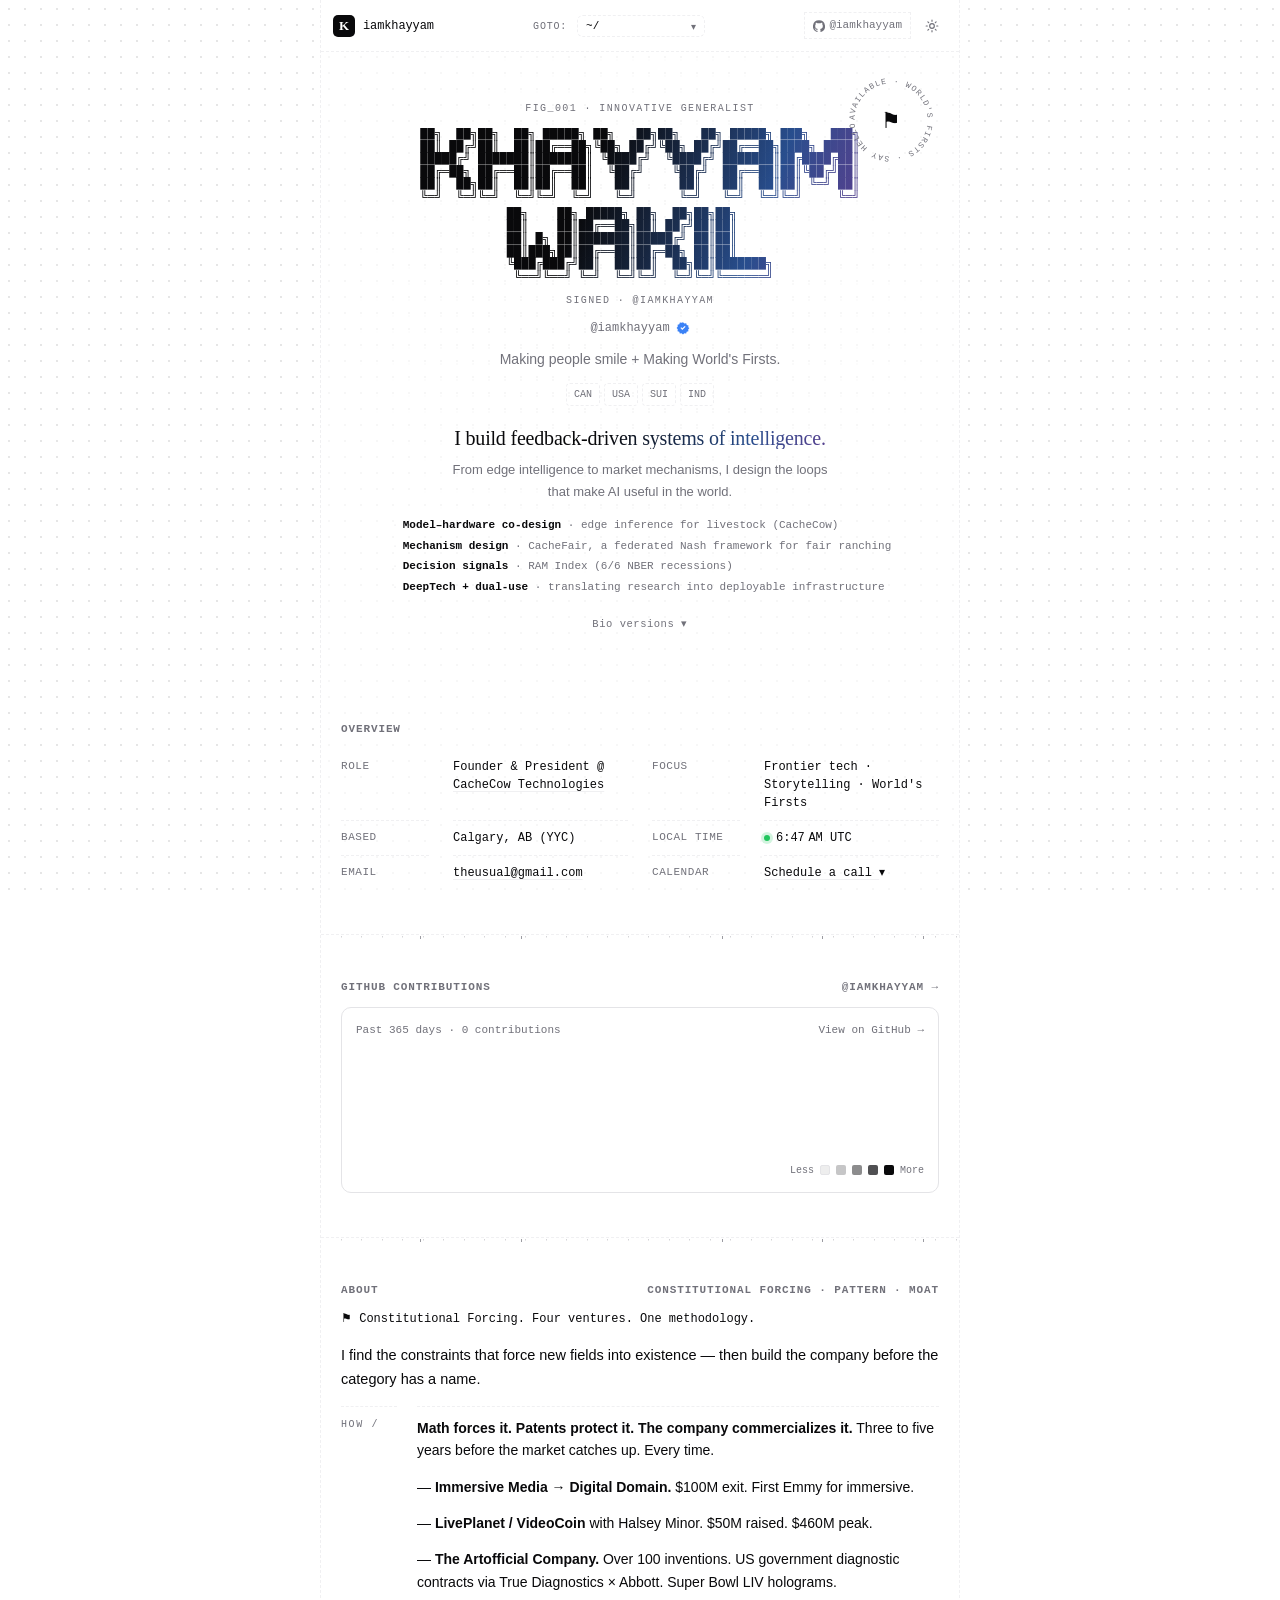
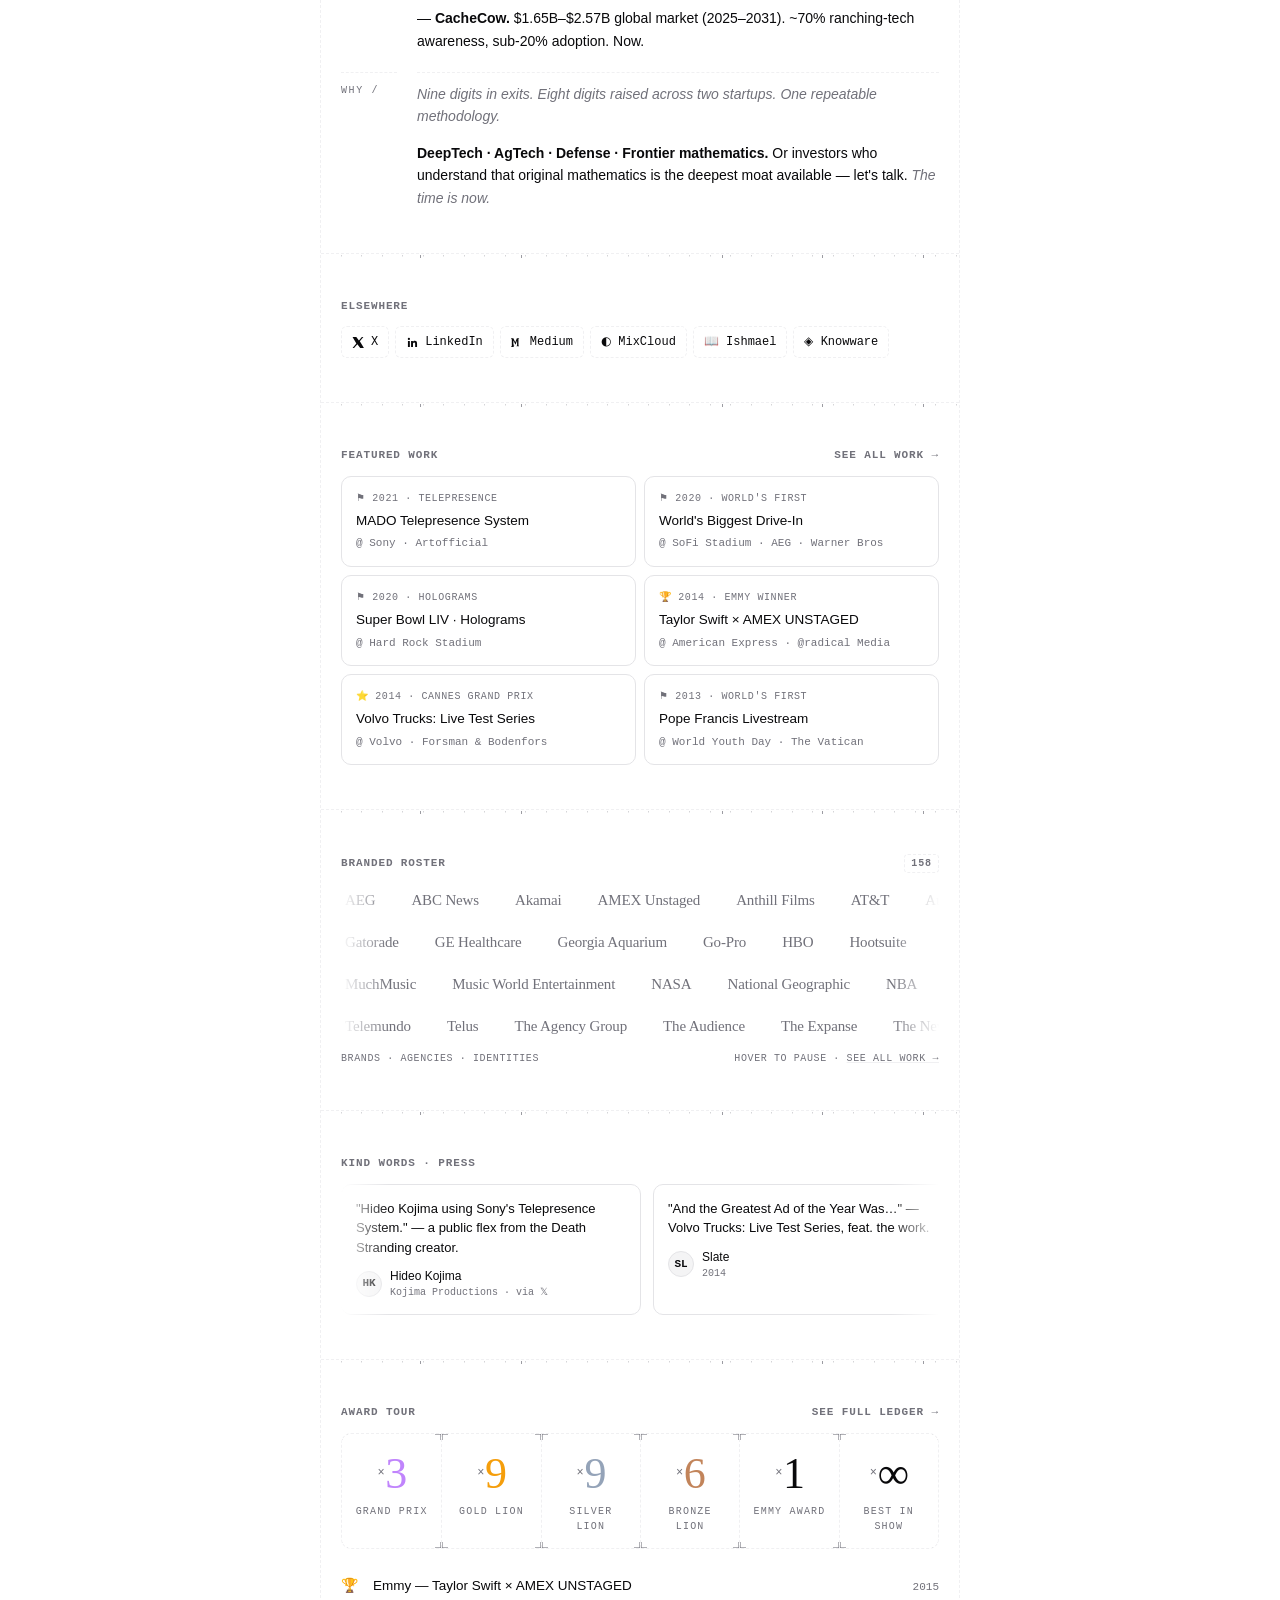
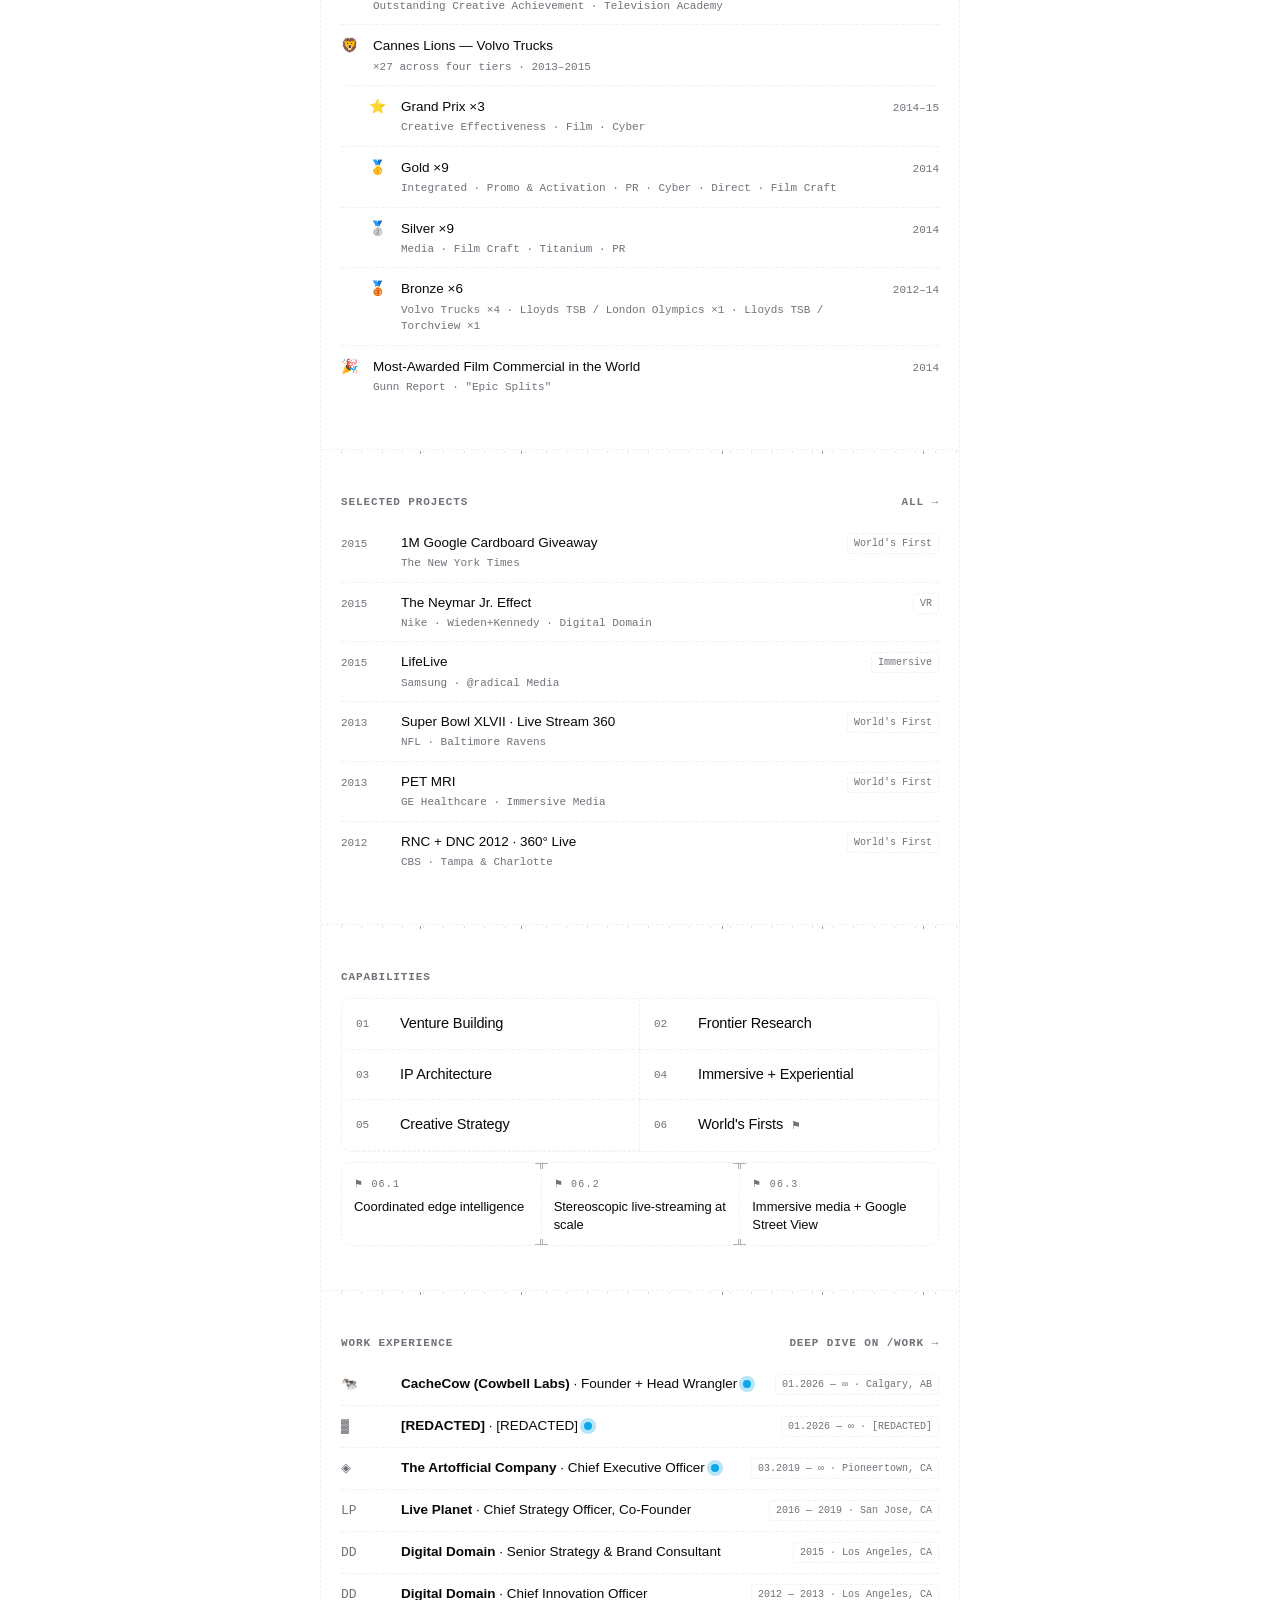
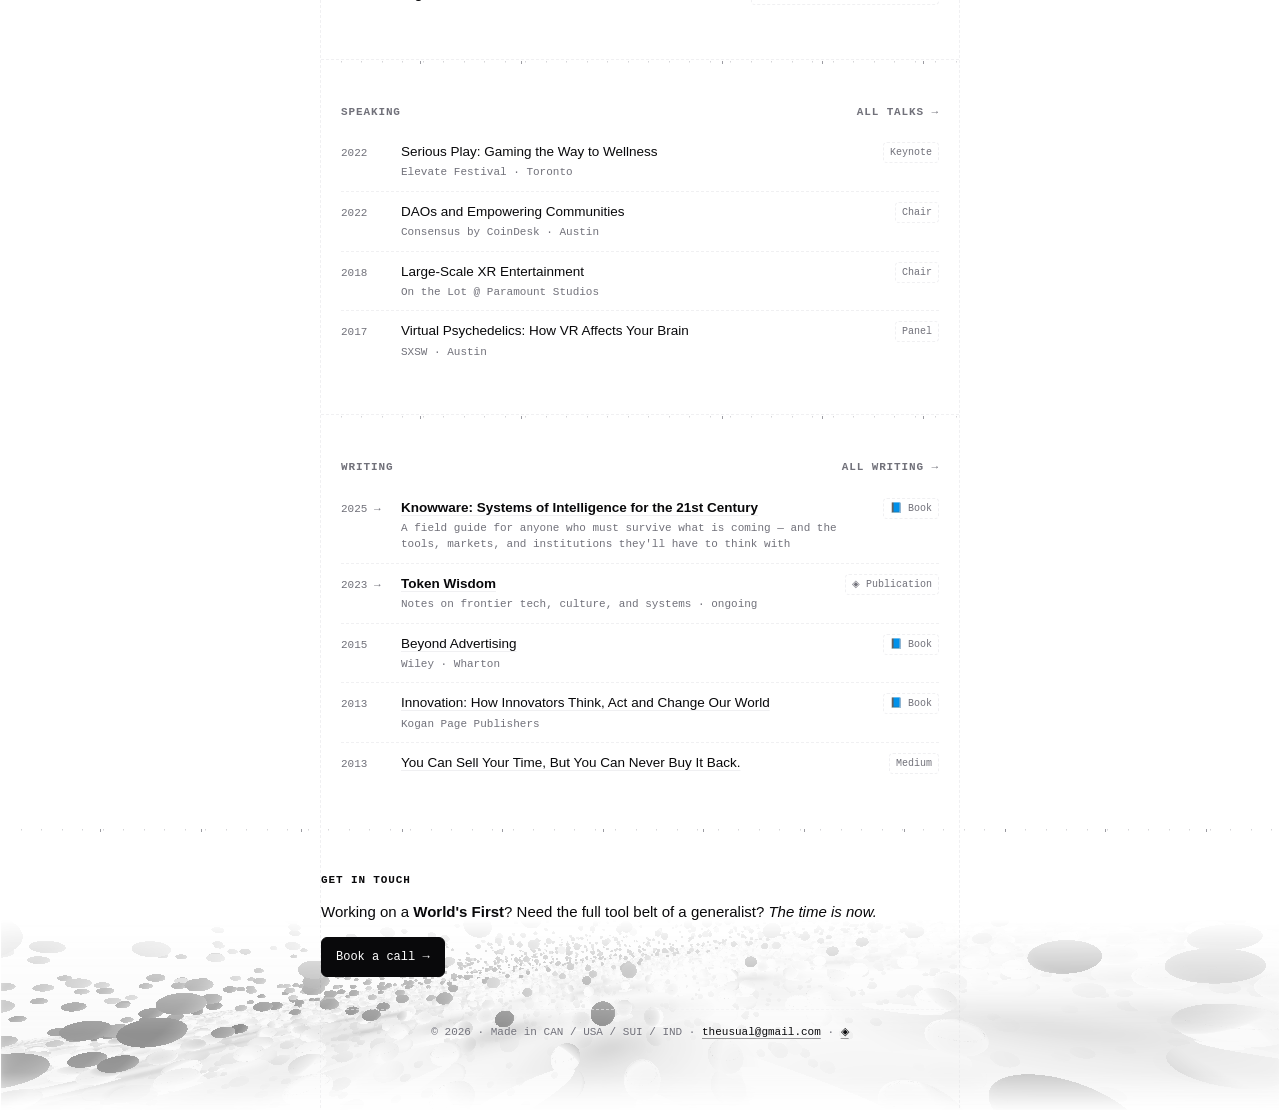
==== commit 3a9e00c7: "Merge 4cbcb4f04f36da48a86d5745b012a222b8d66eb9 into 745ba8dd697243a4c61b659dee65a09dafc8e1c9" ====
--- a/index.html
+++ b/index.html
@@ -4,12 +4,12 @@
 <meta charset="utf-8">
 <meta name="viewport" content="width=device-width, initial-scale=1, viewport-fit=cover">
 <title>Khayyam Wakil — Innovative Generalist</title>
-<meta name="description" content="Making people smile in YVR / LAX / LIS. Chasing World's Firsts.">
+<meta name="description" content="Making people smile in CAN / USA / SUI / IND. Chasing World's Firsts.">
 <meta name="theme-color" content="#ffffff">
 <meta name="author" content="Khayyam Wakil">
 
 <meta property="og:title" content="Khayyam Wakil — Innovative Generalist">
-<meta property="og:description" content="Making people smile in YVR / LAX / LIS. Chasing World's Firsts.">
+<meta property="og:description" content="Making people smile in CAN / USA / SUI / IND. Chasing World's Firsts.">
 <meta property="og:url" content="https://iamkhayyam.xyz">
 <meta property="og:type" content="profile">
 <meta property="profile:username" content="iamkhayyam">
@@ -20,7 +20,7 @@
 <meta name="twitter:card" content="summary_large_image">
 <meta name="twitter:creator" content="@iamkhayyam">
 <meta name="twitter:title" content="Khayyam Wakil — Innovative Generalist">
-<meta name="twitter:description" content="Making people smile in YVR / LAX / LIS. Chasing World's Firsts.">
+<meta name="twitter:description" content="Making people smile in CAN / USA / SUI / IND. Chasing World's Firsts.">
 <meta name="twitter:image" content="https://iamkhayyam.xyz/og.png">
 <meta name="twitter:image:alt" content="KHAYYAM WAKIL in ASCII block letters on a dark terminal card.">
 
@@ -38,11 +38,11 @@
    "url": "https://iamkhayyam.xyz/",
    "image": "https://iamkhayyam.xyz/og.png",
    "description": "Innovative Generalist. Emmy winner, 3× Cannes Grand Prix, 27× Cannes Lions. CEO of The Artofficial Company, founder of CacheCow, Constitutional Forcing researcher. 20+ years of World's Firsts across immersive media, frontier tech, and deep tech.",
-   "jobTitle": "CEO",
+   "jobTitle": "Founder & President",
    "worksFor": {
     "@type": "Organization",
-    "name": "The Artofficial Company",
-    "url": "https://artofficial.ai"
+    "name": "CacheCow Technologies",
+    "url": "https://cachecow.io"
    },
    "homeLocation": {
     "@type": "Place",
@@ -86,7 +86,7 @@
     "https://iamkhayyam.medium.com",
     "https://www.mixcloud.com/iamkhayyam/",
     "https://artofficial.ai",
-    "https://cachecow.ai",
+    "https://cachecow.io",
     "https://tokenwisdom.org"
    ]
   },
@@ -194,9 +194,97 @@
       <span>@iamkhayyam</span>
       <svg class="verified" viewBox="0 0 24 24" fill="currentColor" aria-label="verified" style="width:14px;height:14px;"><path d="M12 2l2.4 2.1 3.1-.4.9 3 3 .9-.4 3.1L23 12l-2.1 2.4.4 3.1-3 .9-.9 3-3.1-.4L12 23l-2.4-2.1-3.1.4-.9-3-3-.9.4-3.1L1 12l2.1-2.4-.4-3.1 3-.9.9-3 3.1.4L12 2zm-1.2 13.4 5.6-5.6-1.4-1.4-4.2 4.2-1.8-1.8-1.4 1.4 3.2 3.2z"/></svg>
     </div>
-    <p class="tagline"><span class="fluid">Making people smile</span> + <span class="fluid">Making World's Firsts.</span></p>
+    <p class="tagline">Making people smile + Making World's Firsts.</p>
     <div class="locs" aria-label="Home bases">
-      <span>YVR</span><span>LAX</span><span>LIS</span>
+      <span>CAN</span><span>USA</span><span>SUI</span><span>IND</span>
+    </div>
+
+    <!-- CacheCow bio: hero + bullets + dropdown versions -->
+    <div class="bio-section">
+      <p class="bio-hero"><span class="fluid">I build feedback-driven systems of intelligence.</span></p>
+      <p class="bio-subhead">From edge intelligence to market mechanisms, I design the loops that make AI useful in the world.</p>
+      <ul class="bio-bullets">
+        <li><strong>Model–hardware co-design</strong> · edge inference for livestock (CacheCow)</li>
+        <li><strong>Mechanism design</strong> · CacheFair, a federated Nash framework for fair ranching</li>
+        <li><strong>Decision signals</strong> · RAM Index (6/6 NBER recessions)</li>
+        <li><strong>DeepTech + dual-use</strong> · translating research into deployable infrastructure</li>
+      </ul>
+      <a class="bio-toggle" id="bioToggle" href="#" aria-controls="bioTray" aria-expanded="false">Bio versions <span class="bio-chev" aria-hidden="true">▾</span></a>
+    </div>
+    <div class="bio-tray" id="bioTray">
+      <div class="bio-tray-inner">
+        <div class="bio-box">
+
+          <div class="bio-group">
+            <button class="bio-acc" aria-expanded="true">Ultra-short taglines <span class="bio-g-chev" aria-hidden="true">▾</span></button>
+            <div class="bio-acc-body"><div class="bio-acc-inner">
+              <div class="bio-item"><span class="bio-text">Khayyam designs feedback-driven AI systems for the real world.</span><button class="bio-copy" aria-label="Copy bio">Copy</button></div>
+              <div class="bio-item"><span class="bio-text">Khayyam builds AI where models meet hardware and markets.</span><button class="bio-copy" aria-label="Copy bio">Copy</button></div>
+              <div class="bio-item"><span class="bio-text">Cybernetics for AI: co-designing chips, models, and incentives.</span><button class="bio-copy" aria-label="Copy bio">Copy</button></div>
+              <div class="bio-item"><span class="bio-text">Turning edge AI and mechanism design into working systems.</span><button class="bio-copy" aria-label="Copy bio">Copy</button></div>
+            </div></div>
+          </div>
+
+          <div class="bio-group">
+            <button class="bio-acc" aria-expanded="false">One-liners <span class="bio-g-chev" aria-hidden="true">▾</span></button>
+            <div class="bio-acc-body closed"><div class="bio-acc-inner">
+              <div class="bio-item"><span class="bio-text">Khayyam Wakil builds AI systems at the hardware–model boundary and designs the market rules that make them useful.</span><button class="bio-copy" aria-label="Copy bio">Copy</button></div>
+              <div class="bio-item"><span class="bio-text">Cybernetician and 3x founder building edge AI for livestock, and the mechanisms and indices that govern it.</span><button class="bio-copy" aria-label="Copy bio">Copy</button></div>
+              <div class="bio-item"><span class="bio-text">Khayyam Wakil turns feedback loops into products: edge intelligence, fair-market protocols, and macro signals.</span><button class="bio-copy" aria-label="Copy bio">Copy</button></div>
+            </div></div>
+          </div>
+
+          <div class="bio-group">
+            <button class="bio-acc" aria-expanded="false">LinkedIn · X headline <span class="bio-g-chev" aria-hidden="true">▾</span></button>
+            <div class="bio-acc-body closed"><div class="bio-acc-inner">
+              <div class="bio-item"><span class="bio-text">Founder, CacheCow (Edge AI for Livestock) | 3x Founder &amp; Cybernetician | Khayyam Wakil builds feedback-driven AI systems: model–hardware co-design, fair-market protocols, and macro indices.</span><button class="bio-copy" aria-label="Copy bio">Copy</button></div>
+            </div></div>
+          </div>
+
+          <div class="bio-group">
+            <button class="bio-acc" aria-expanded="false">2–3 sentence · general audience <span class="bio-g-chev" aria-hidden="true">▾</span></button>
+            <div class="bio-acc-body closed"><div class="bio-acc-inner">
+              <div class="bio-item"><span class="bio-text">Khayyam Wakil is a cybernetician and 3x founder who builds feedback-driven AI systems. He focuses on the model–hardware interface (edge intelligence for livestock), on incentive design for real markets (CacheFair), and on decision signals (RAM Index, 6/6 NBER recessions). He translates research into working infrastructure for operators and policymakers.</span><button class="bio-copy" aria-label="Copy bio">Copy</button></div>
+            </div></div>
+          </div>
+
+          <div class="bio-group">
+            <button class="bio-acc" aria-expanded="false">2–3 sentence · technical audience <span class="bio-g-chev" aria-hidden="true">▾</span></button>
+            <div class="bio-acc-body closed"><div class="bio-acc-inner">
+              <div class="bio-item"><span class="bio-text">Khayyam Wakil builds AI systems at the hardware–model boundary and designs the mechanisms around them. Recent work: CacheCow (edge inference for livestock), CacheFair (federated Nash framework for fair ranching), and the RAM Index (recession timing signal, 6/6 NBER calls). His lens is cybernetics: close the loop, co-design the stack, prove it in production.</span><button class="bio-copy" aria-label="Copy bio">Copy</button></div>
+            </div></div>
+          </div>
+
+          <div class="bio-group">
+            <button class="bio-acc" aria-expanded="false">Essay byline · footer <span class="bio-g-chev" aria-hidden="true">▾</span></button>
+            <div class="bio-acc-body closed"><div class="bio-acc-inner">
+              <div class="bio-item"><span class="bio-text">Founder, CacheCow (Livestock Edge Intelligence). 3x founder &amp; cybernetician. Khayyam Wakil builds feedback-driven AI systems—model–hardware co-design, federated market mechanisms (CacheFair), and macro signals (RAM Index: 6/6 NBER recessions).</span><button class="bio-copy" aria-label="Copy bio">Copy</button></div>
+            </div></div>
+          </div>
+
+          <div class="bio-group">
+            <button class="bio-acc" aria-expanded="false">Speaker intro · ~75 words <span class="bio-g-chev" aria-hidden="true">▾</span></button>
+            <div class="bio-acc-body closed"><div class="bio-acc-inner">
+              <div class="bio-item"><span class="bio-text">Khayyam Wakil is a cybernetician and three-time founder who builds feedback-driven AI systems. He leads CacheCow, bringing edge intelligence to livestock operations. His mechanism design work includes CacheFair, a federated Nash framework for fair ranching, and he created the RAM Index, a macro signal that has matched 6/6 NBER recessions. His focus is the model–hardware interface, incentive design, and turning research into field-tested systems.</span><button class="bio-copy" aria-label="Copy bio">Copy</button></div>
+            </div></div>
+          </div>
+
+          <div class="bio-group">
+            <button class="bio-acc" aria-expanded="false">Plain-English · no jargon <span class="bio-g-chev" aria-hidden="true">▾</span></button>
+            <div class="bio-acc-body closed"><div class="bio-acc-inner">
+              <div class="bio-item"><span class="bio-text">Khayyam Wakil builds AI that works in the messiness of the real world. He focuses on two things: making models run efficiently on the hardware we actually have, and designing the rules so people using those models get fair outcomes. He tests it in production—on ranches and in markets.</span><button class="bio-copy" aria-label="Copy bio">Copy</button></div>
+            </div></div>
+          </div>
+
+          <div class="bio-group">
+            <button class="bio-acc" aria-expanded="false">Emoji vibe <span class="bio-g-chev" aria-hidden="true">▾</span></button>
+            <div class="bio-acc-body closed"><div class="bio-acc-inner">
+              <div class="bio-item"><span class="bio-text">Founder, CacheCow 🤠 (Edge AI for Livestock) | Khayyam Wakil builds feedback-driven AI systems: model–hardware co-design, fair-market protocols (CacheFair •θ•), and macro signals (RAM Index •ɸ•).</span><button class="bio-copy" aria-label="Copy bio">Copy</button></div>
+            </div></div>
+          </div>
+
+        </div>
+      </div>
     </div>
   </header>
 
@@ -204,12 +292,21 @@
   <section id="overview" aria-labelledby="overview-t">
     <h2 class="sh" id="overview-t"><span>Overview</span></h2>
     <div class="kv">
-      <div class="k">Role</div>       <div>CEO @ <a href="https://artofficial.ai">The Artofficial Company</a></div>
+      <div class="k">Role</div>       <div>Founder &amp; President @ <a href="https://cachecow.io">CacheCow Technologies</a></div>
       <div class="k">Focus</div>      <div>Frontier tech · Storytelling · World's Firsts</div>
-      <div class="k">Based</div>      <div>Pioneertown, CA · also YVR / LAX / LIS</div>
-      <div class="k">Local time</div> <div><span class="dot"></span><span id="localTime">--:-- --</span> PT</div>
+      <div class="k">Based</div>      <div>Calgary, AB (YYC)</div>
+      <div class="k">Local time</div> <div><span class="dot"></span><span id="localTime">--:-- --</span> <span id="localTz"></span></div>
       <div class="k">Email</div>      <div><a href="mailto:theusual@gmail.com">theusual@gmail.com</a></div>
-      <div class="k">Calendar</div>   <div><a href="https://cal.com/theusual/45min">Schedule a call →</a></div>
+      <div class="k">Calendar</div>   <div><a class="cal-toggle" id="calToggle" href="https://cal.com/theusual/45min" aria-controls="calTray" aria-expanded="false">Schedule a call <span class="cal-chev" aria-hidden="true">▾</span></a></div>
+    </div>
+    <div class="cal-tray" id="calTray">
+      <div class="cal-tray-inner">
+        <div class="cal-box">
+          <p class="cal-loading" id="calLoading">Loading calendar…</p>
+          <div id="calInline"></div>
+          <p class="cal-alt">45 min · <a href="https://cal.com/theusual/45min">Open in a new tab ↗</a></p>
+        </div>
+      </div>
     </div>
   </section>
 
@@ -218,11 +315,11 @@
     <h2 class="sh" id="github-t"><span>GitHub Contributions</span><a class="more" href="https://github.com/iamkhayyam">@iamkhayyam →</a></h2>
     <div class="gh-card">
       <div class="gh-head">
-        <span>Past 365 days · <strong>github.com/iamkhayyam</strong> · <span id="ghTotal">—</span> contributions</span>
+        <span>Past 365 days · <span id="ghTotal">—</span> contributions</span>
         <a href="https://github.com/iamkhayyam">View on GitHub →</a>
       </div>
       <div class="gh-chart-wrap">
-        <div id="ghGrid" class="gh-grid" data-username="iamkhayyam" aria-label="GitHub contribution graph for the past year"></div>
+        <div id="ghGrid" class="gh-grid" data-usernames="iamkhayyam,thecachecow,fromknowware" aria-label="Combined GitHub contribution graph for the past year"></div>
       </div>
       <div class="gh-legend">
         <span>Less</span>
@@ -250,13 +347,13 @@
         <p><strong>Math forces it. Patents protect it. The company commercializes it.</strong> Three to five years before the market catches up. Every time.</p>
         <p>— <strong>Immersive Media → Digital Domain.</strong> $100M exit. First Emmy for immersive.</p>
         <p>— <strong>LivePlanet / VideoCoin</strong> with Halsey Minor. $50M raised. $460M peak.</p>
-        <p>— <strong>The Artofficial Company.</strong> 100+ patents. $750M US government contract. Super Bowl LIV holograms.</p>
-        <p>— <strong>CacheCow.</strong> $5B market. 90%+ awareness, 8% adoption. Now.</p>
+        <p>— <strong>The Artofficial Company.</strong> Over 100 inventions. US government diagnostic contracts via True Diagnostics × Abbott. Super Bowl LIV holograms.</p>
+        <p>— <strong>CacheCow.</strong> $1.65B–$2.57B global market (2025–2031). ~70% ranching-tech awareness, sub-20% adoption. Now.</p>
       </div>
 
       <div class="angle-label">WHY /</div>
       <div class="angle-body">
-        <p><em>Nine digits across three exits. Eight digits raised across two startups. One repeatable methodology.</em></p>
+        <p><em>Nine digits in exits. Eight digits raised across two startups. One repeatable methodology.</em></p>
         <p><strong>DeepTech · AgTech · Defense · Frontier mathematics.</strong> Or investors who understand that original mathematics is the deepest moat available — <a href="mailto:theusual@gmail.com">let's talk</a>. <em>The time is now.</em></p>
       </div>
     </div>
@@ -279,7 +376,7 @@
   <section id="work" aria-labelledby="work-t">
     <h2 class="sh" id="work-t"><span>Featured Work</span><a class="more" href="work/">See all work →</a></h2>
     <div class="glow-grid" id="glowGrid">
-      <a class="glow-card" href="https://www.sony.com/en/SonyInfo/research/projects/mado-project/">
+      <a class="glow-card" href="https://www.sony.com/en/SonyInfo/technology/stories/entries/20230929/">
         <span class="g-flag">⚑ 2021 · TELEPRESENCE</span>
         <span class="g-title">MADO Telepresence System</span>
         <span class="g-org">@ Sony · Artofficial</span>
@@ -527,7 +624,7 @@
       <button class="cta" data-cal-link="theusual/45min" data-cal-namespace="45min" data-cal-config='{"layout":"month_view","useSlotsViewOnSmallScreen":"true"}'>Book a call →</button>
     </div>
     <div class="contact-meta">
-      © <span id="year">2026</span> · Made in YVR / LAX / LIS · <a href="mailto:theusual@gmail.com">theusual@gmail.com</a> · <a href="https://www.shadertoy.com/view/lsX3WH" title="Shader by Reinder Nijhoff — CC BY-NC-SA 4.0">◈</a>
+      © <span id="year">2026</span> · Made in CAN / USA / SUI / IND · <a href="mailto:theusual@gmail.com">theusual@gmail.com</a> · <a href="https://www.shadertoy.com/view/lsX3WH" title="Shader by Reinder Nijhoff — CC BY-NC-SA 4.0">◈</a>
     </div>
   </section>
 
@@ -547,15 +644,17 @@
     });
   })();
 
-  // Local time — Pioneertown (America/Los_Angeles)
+  // Local time — visitor's own clock and timezone
   (function () {
     const el = document.getElementById('localTime');
+    const tz = document.getElementById('localTz');
     function update() {
-      const now = new Date();
-      el.textContent = now.toLocaleTimeString('en-US', {
-        hour: 'numeric', minute: '2-digit',
-        timeZone: 'America/Los_Angeles'
-      });
+      const parts = new Intl.DateTimeFormat('en-US', {
+        hour: 'numeric', minute: '2-digit', timeZoneName: 'short'
+      }).formatToParts(new Date());
+      el.textContent = parts.filter(p => p.type !== 'timeZoneName').map(p => p.value).join('').trim();
+      const zone = parts.find(p => p.type === 'timeZoneName');
+      tz.textContent = zone ? zone.value : '';
     }
     update();
     setInterval(update, 30000);
@@ -619,5 +718,75 @@
   Cal("init", "45min", {origin:"https://app.cal.com"});
   Cal.ns["45min"]("ui", {"hideEventTypeDetails":false,"layout":"month_view"});
 </script>
+<script>
+  // Overview → Calendar: dropdown tray with the Cal.com booking calendar inline (loaded on first open)
+  (function () {
+    const toggle = document.getElementById('calToggle');
+    const tray = document.getElementById('calTray');
+    if (!toggle || !tray || !window.Cal || !Cal.ns || !Cal.ns['45min']) return;
+    const cal = Cal.ns['45min'];
+    const theme = () => document.documentElement.getAttribute('data-theme') === 'light' ? 'light' : 'dark';
+    let loaded = false;
+    toggle.setAttribute('role', 'button');
+    toggle.addEventListener('click', (e) => {
+      if (e.metaKey || e.ctrlKey || e.shiftKey || e.button) return;
+      e.preventDefault();
+      const open = !tray.classList.contains('open');
+      tray.classList.toggle('open', open);
+      toggle.setAttribute('aria-expanded', String(open));
+      if (open && !loaded) {
+        loaded = true;
+        cal('inline', { elementOrSelector: '#calInline', calLink: 'theusual/45min', layout: 'month_view', config: { layout: 'month_view', theme: theme() } });
+        cal('ui', { theme: theme(), hideEventTypeDetails: false, layout: 'month_view' });
+        cal('on', { action: 'linkReady', callback: () => { document.getElementById('calLoading').hidden = true; } });
+      }
+    });
+    const themeBtn = document.getElementById('themeToggle');
+    if (themeBtn) themeBtn.addEventListener('click', () => { if (loaded) setTimeout(() => cal('ui', { theme: theme() }), 0); });
+  })();
+</script>
+<script>
+  // Header → Bio versions: tray toggle + accordion + copy-to-clipboard
+  (function () {
+    const toggle = document.getElementById('bioToggle');
+    const tray = document.getElementById('bioTray');
+    if (!toggle || !tray) return;
+
+    // Outer tray open/close
+    toggle.setAttribute('role', 'button');
+    toggle.addEventListener('click', (e) => {
+      e.preventDefault();
+      const open = !tray.classList.contains('open');
+      tray.classList.toggle('open', open);
+      toggle.setAttribute('aria-expanded', String(open));
+    });
+
+    // Accordion: exclusive — one section open at a time; click or hover to switch
+    const accs = Array.from(tray.querySelectorAll('.bio-acc'));
+    const openAcc = (target) => {
+      accs.forEach((btn) => {
+        const open = btn === target;
+        btn.setAttribute('aria-expanded', String(open));
+        btn.nextElementSibling.classList.toggle('closed', !open);
+      });
+    };
+    accs.forEach((btn) => {
+      btn.addEventListener('click', () => openAcc(btn));
+      btn.addEventListener('mouseenter', () => openAcc(btn));
+    });
+
+    // Copy-to-clipboard
+    tray.querySelectorAll('.bio-copy').forEach((btn) => {
+      btn.addEventListener('click', () => {
+        const text = btn.previousElementSibling?.textContent?.trim() ?? '';
+        navigator.clipboard.writeText(text).then(() => {
+          btn.textContent = 'Copied ✓';
+          btn.classList.add('copied');
+          setTimeout(() => { btn.textContent = 'Copy'; btn.classList.remove('copied'); }, 1800);
+        });
+      });
+    });
+  })();
+</script>
 </body>
 </html>
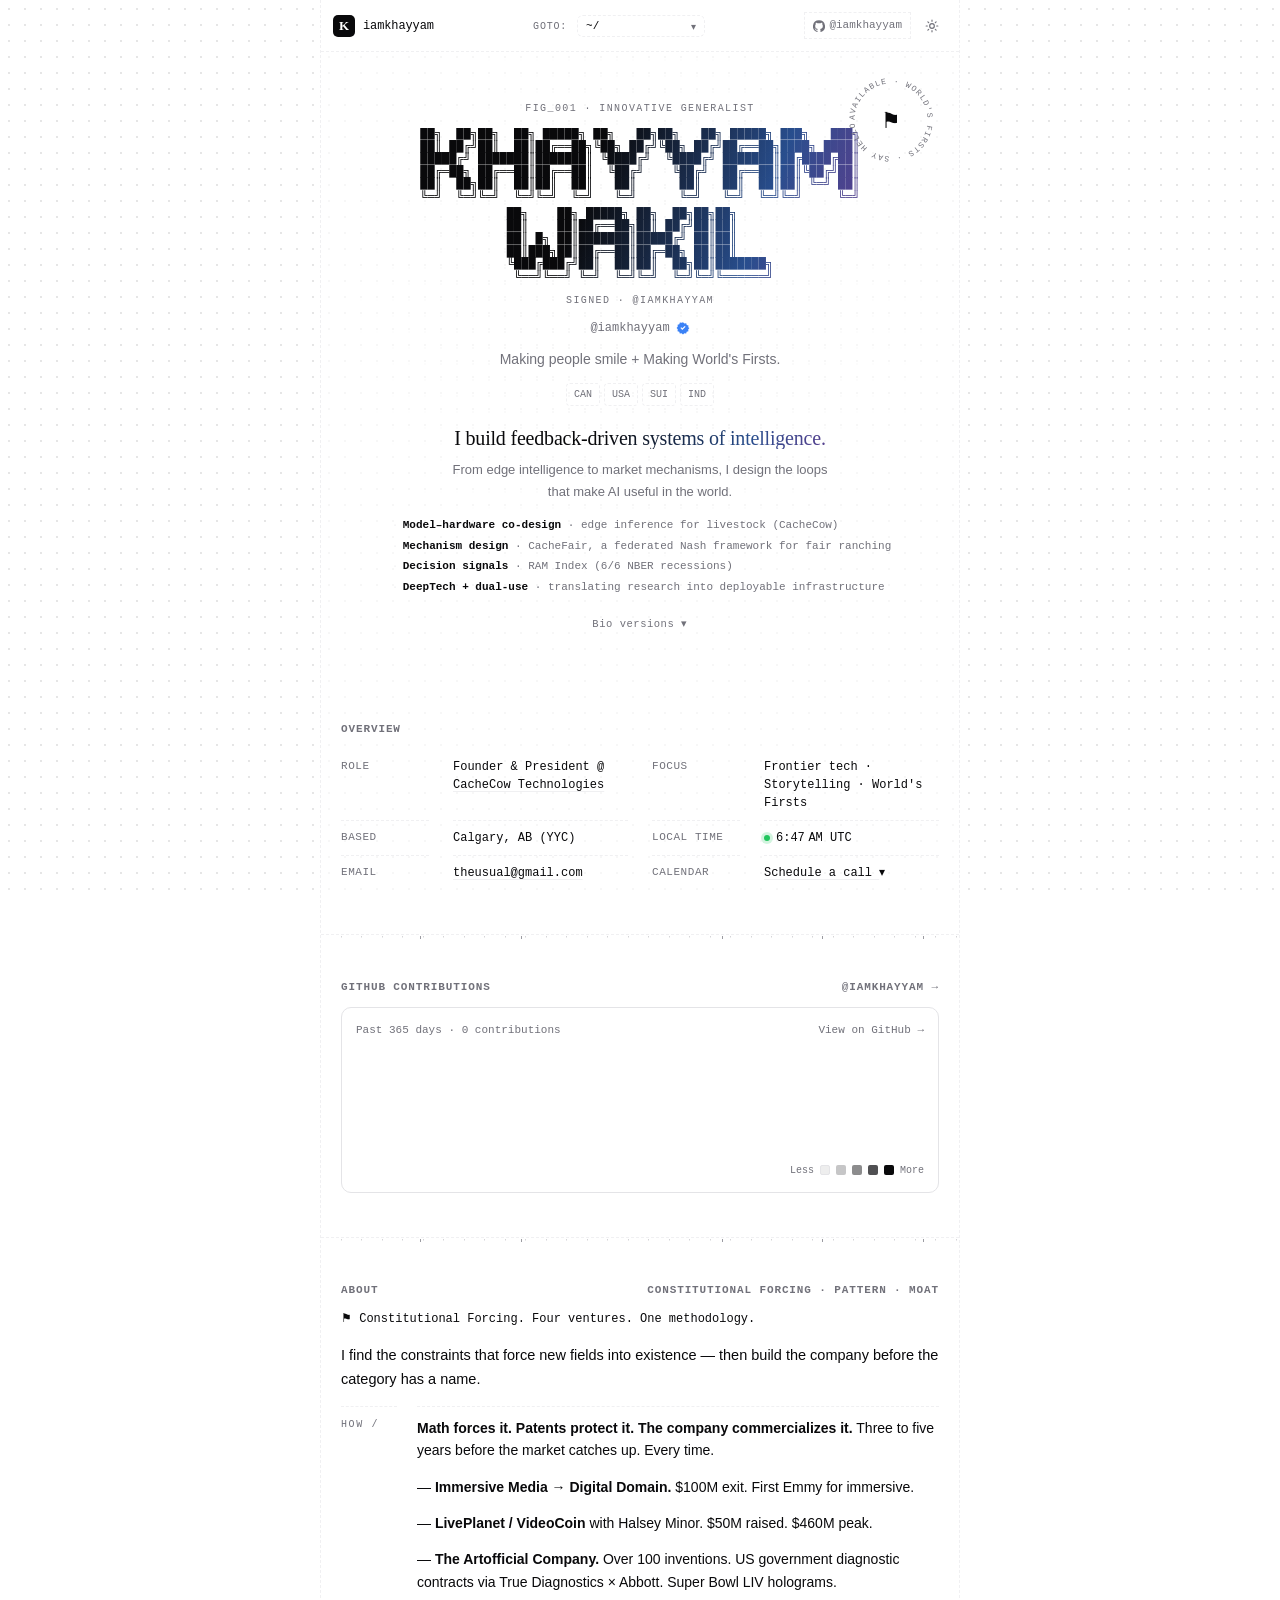
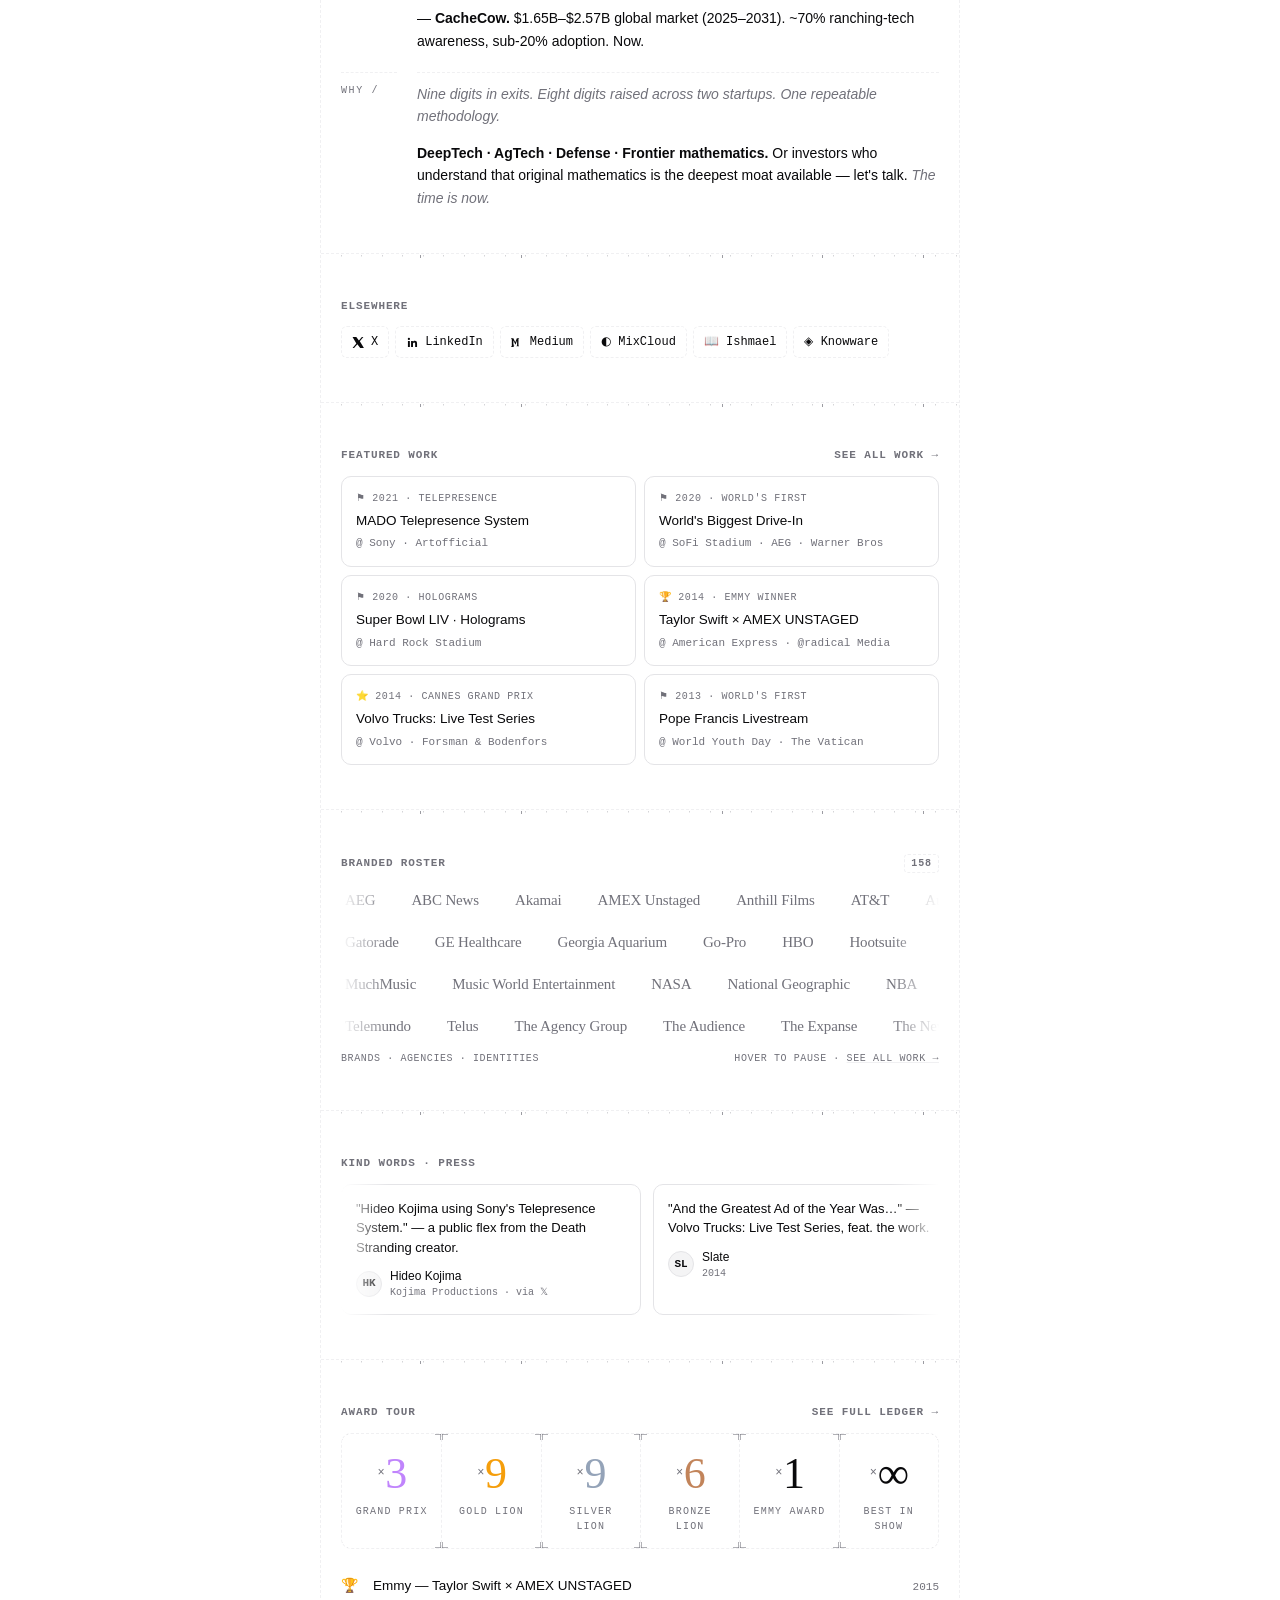
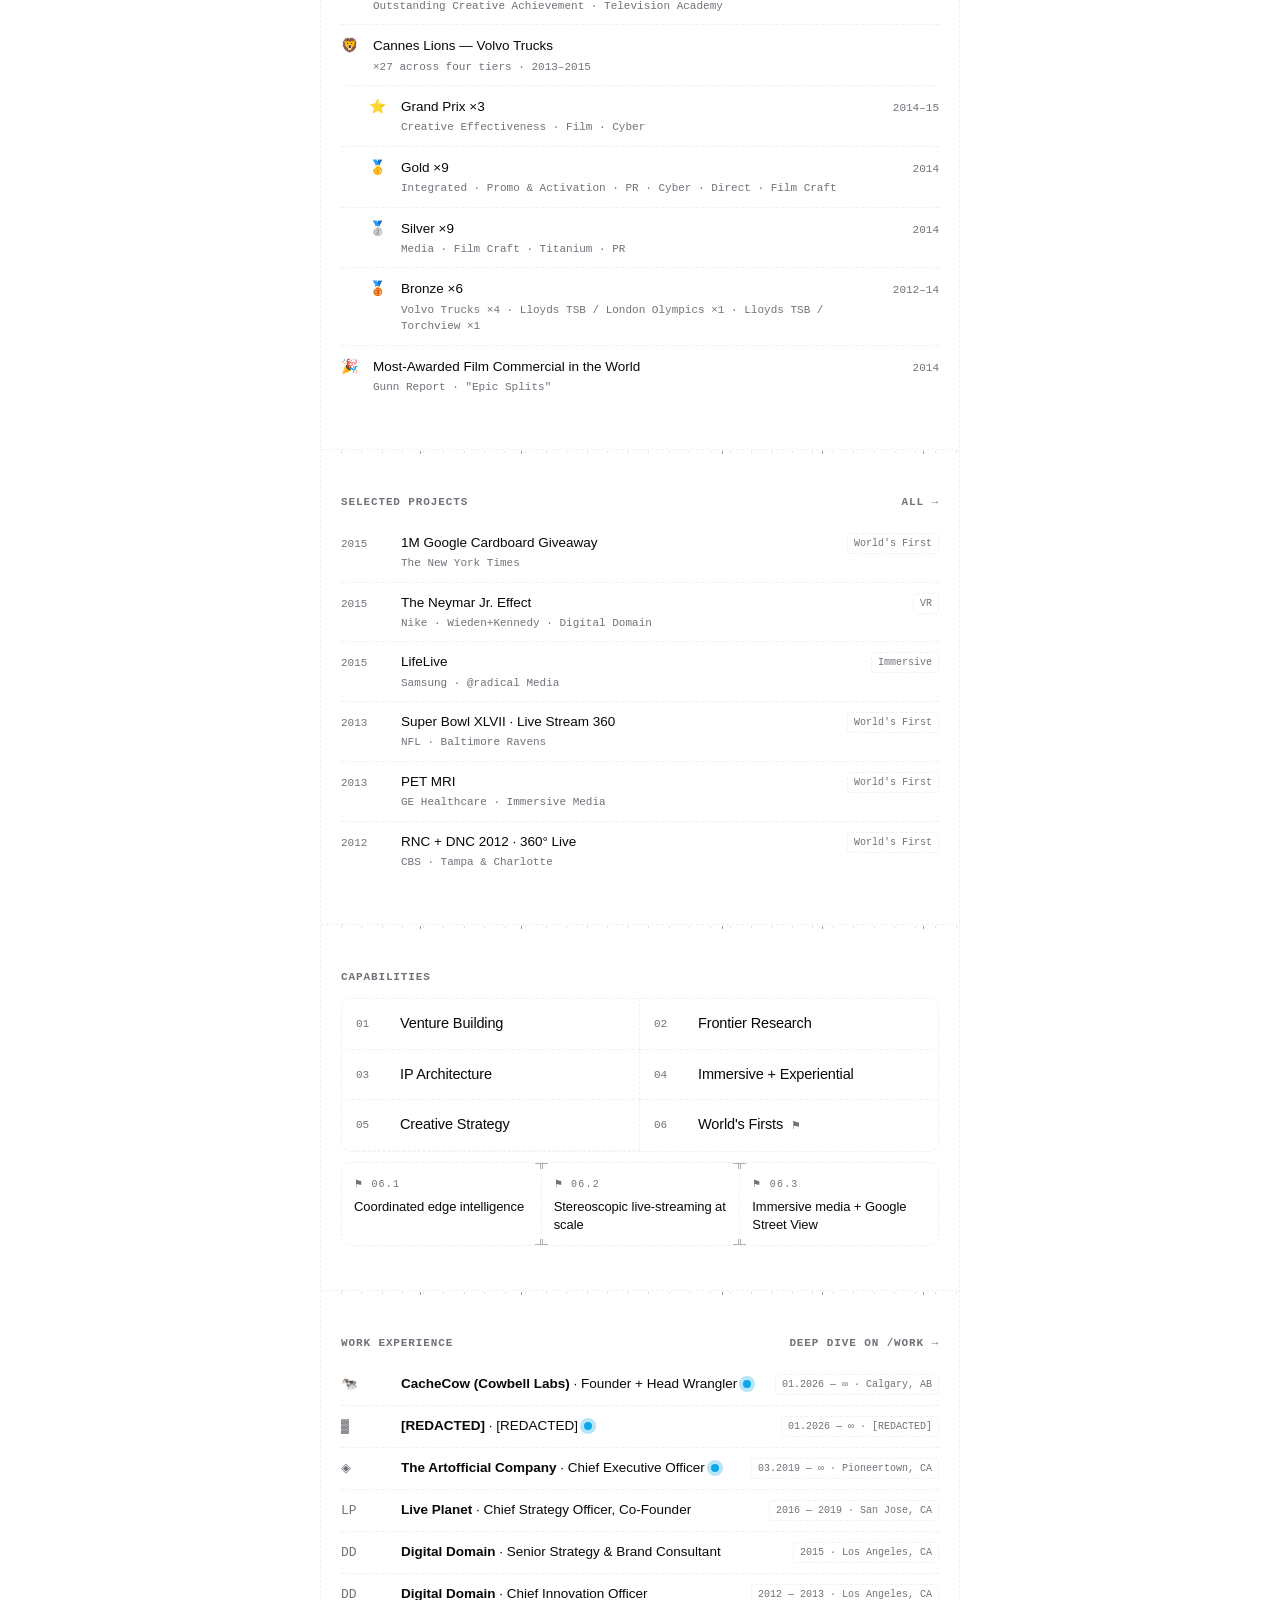
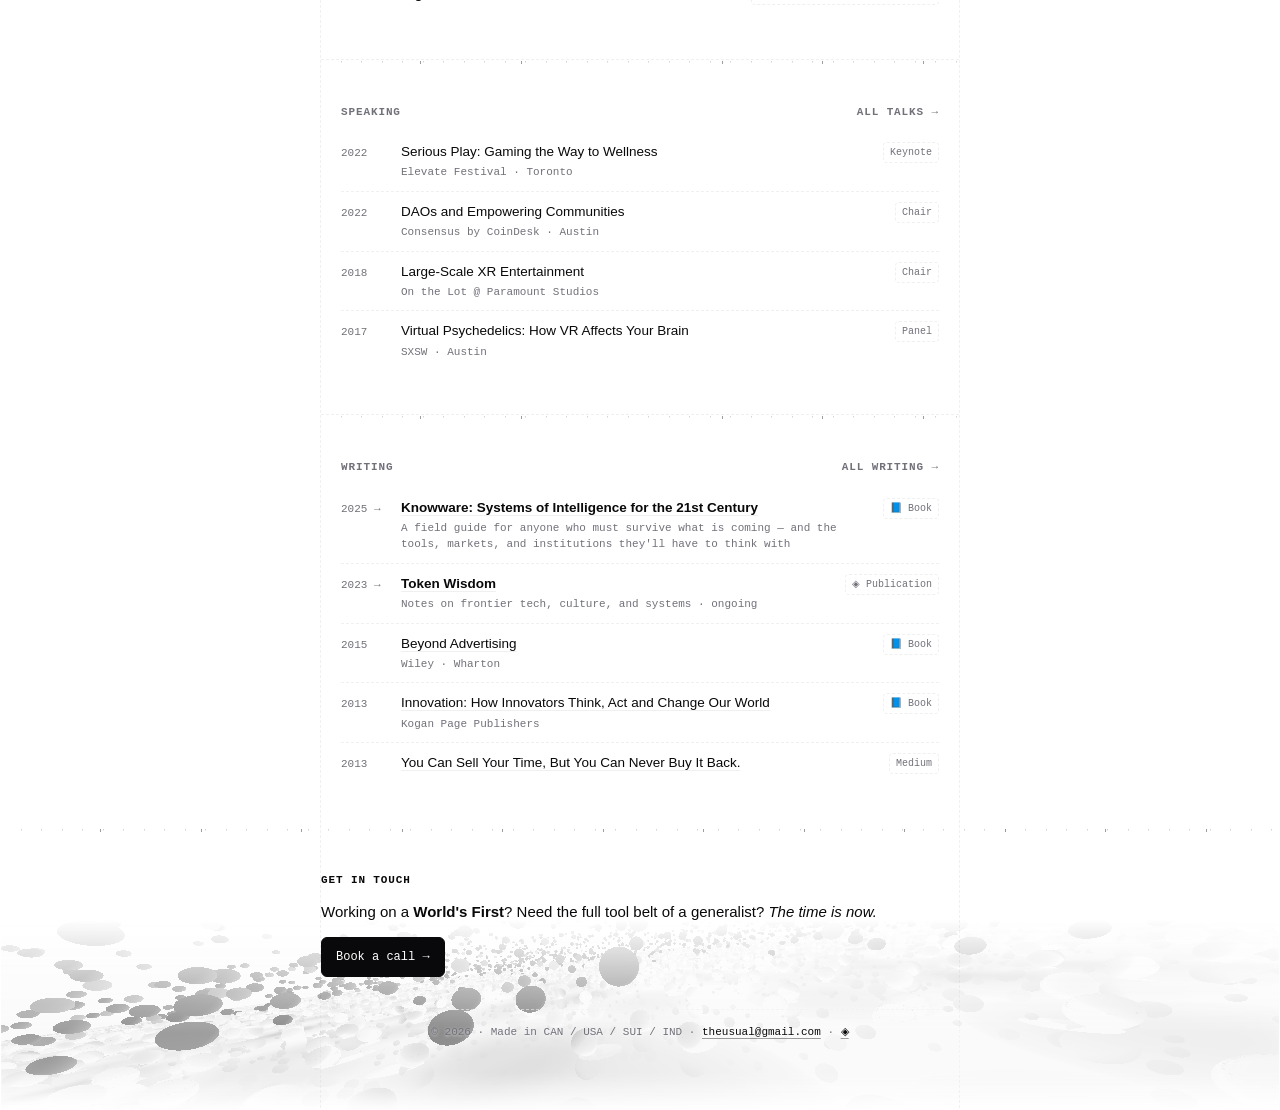
==== commit 719639b4: "Branded Roster: 4 rows with varied speeds (72s/95s/58s/82s)" ====
--- a/index.html
+++ b/index.html
@@ -411,7 +411,7 @@
 
   <!-- BRANDED ROSTER (Logos Carousel · 155+ brands) -->
   <section id="trusted" aria-labelledby="trusted-t">
-    <h2 class="sh" id="trusted-t"><span>Branded Roster</span><span class="n" id="rosterCount">155+</span></h2>
+    <h2 class="sh" id="trusted-t"><span>Branded Roster</span><span class="n" id="rosterCount">158</span></h2>
     <div class="marquee-wrap">
       <div class="marquee roster" id="rosterRowA" style="animation-duration:72s" data-brands="AEG|ABC News|Akamai|AMEX Unstaged|Anthill Films|AT&T|Audi|Bacardi|Billboard Music Awards|Black Eyed Peas|Brain Farm|BN3TH|British Airways|Burberry|CAA|Cadillac|Calle 13|Castrol|CBS|Chevrolet|Coca-Cola|CoLoft|Converse|DARPA|Democratic National Convention|Deutsche Bank|Dewar's|Digital Domain|Disclosure|Discovery Channel|Disney ABC Television|Doritos|Dove|EA Sports|Emmy Awards|Endemol|ESPN|Fifty Shades of Grey|G.H. Mumm|Gagosian"></div>
     </div>
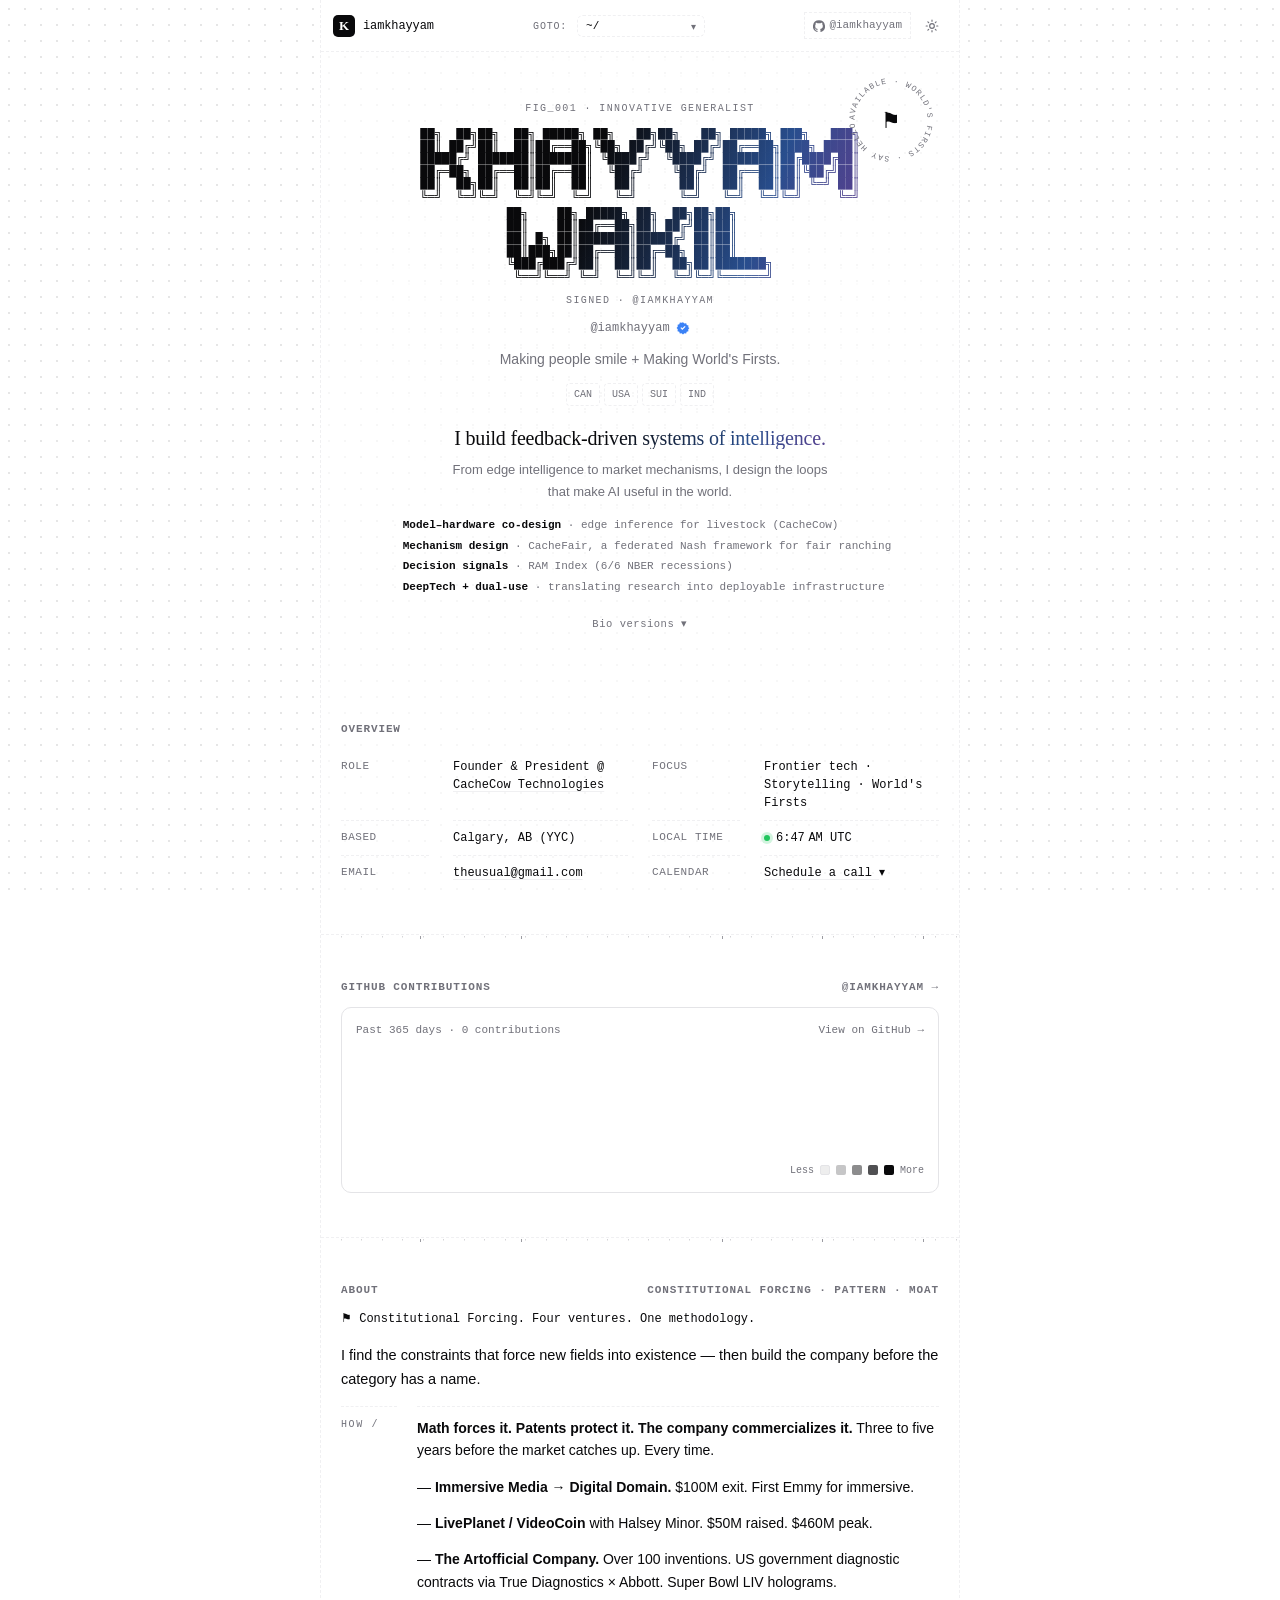
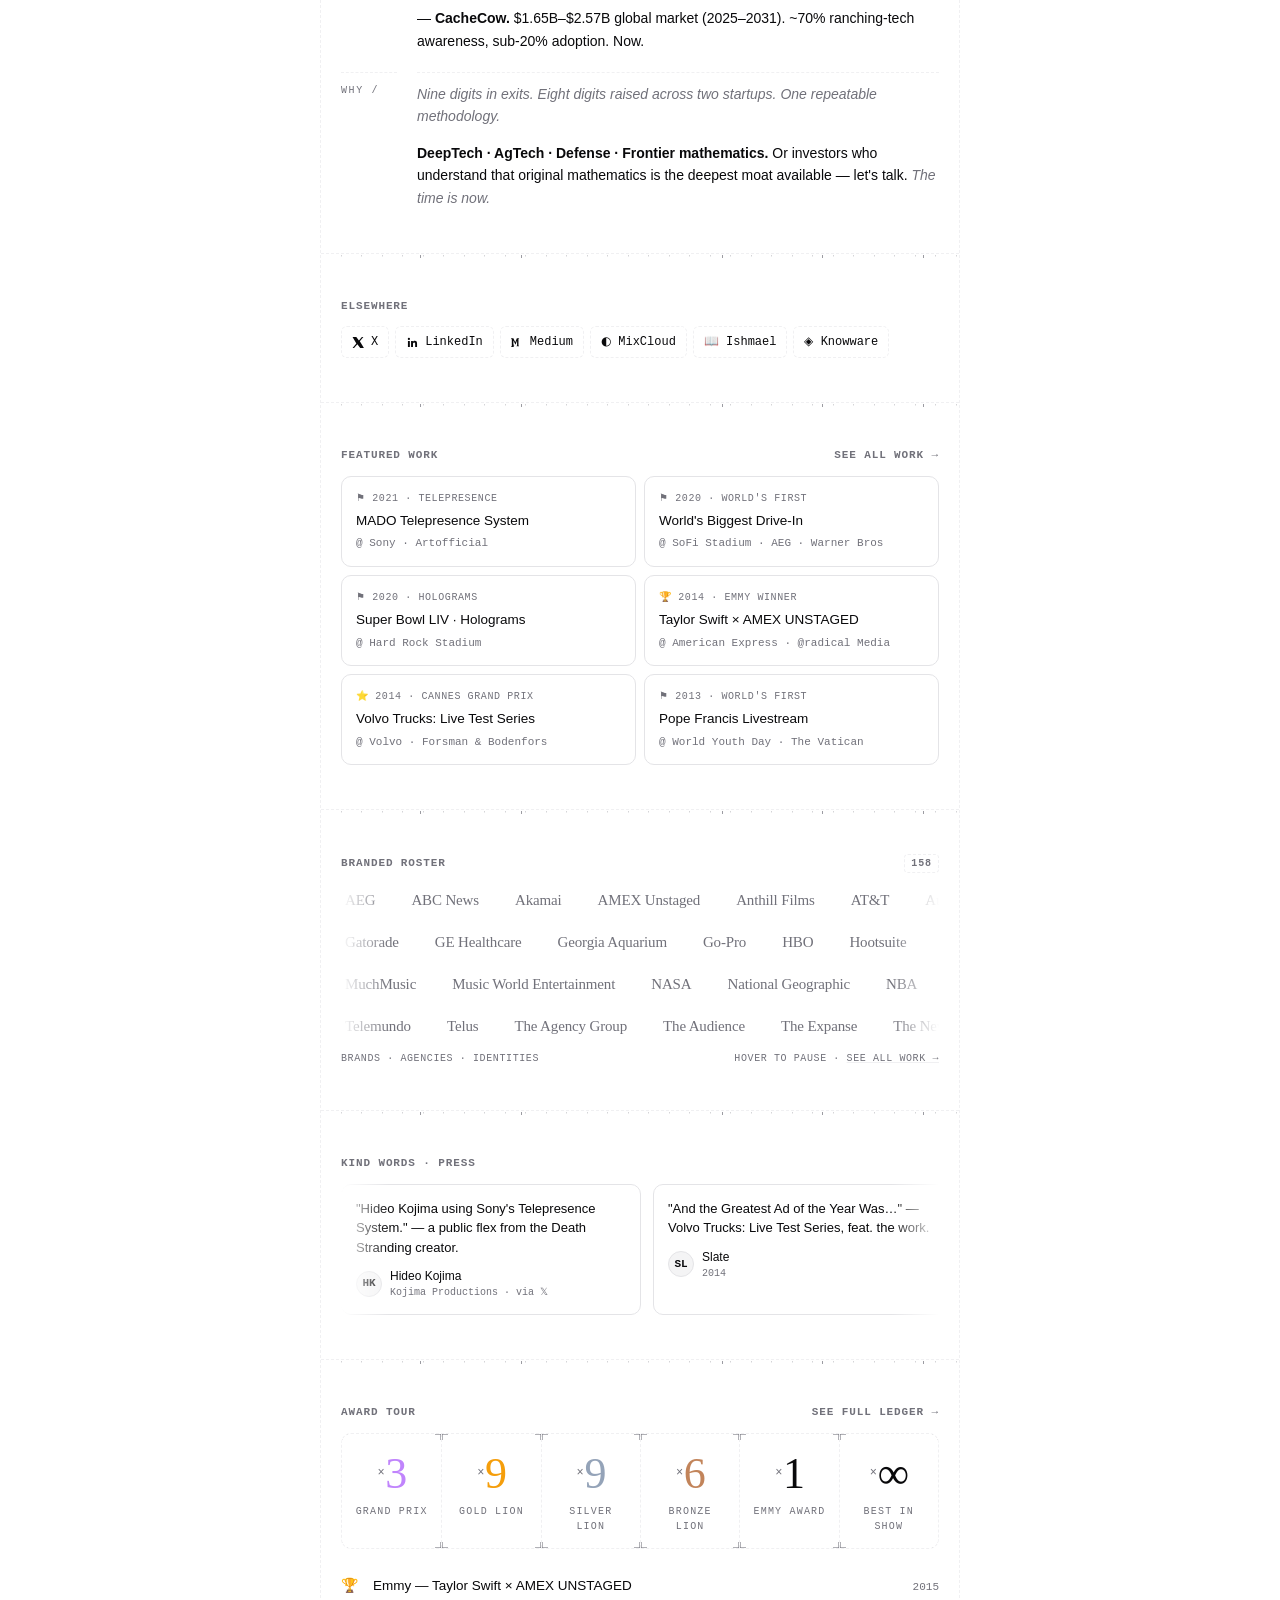
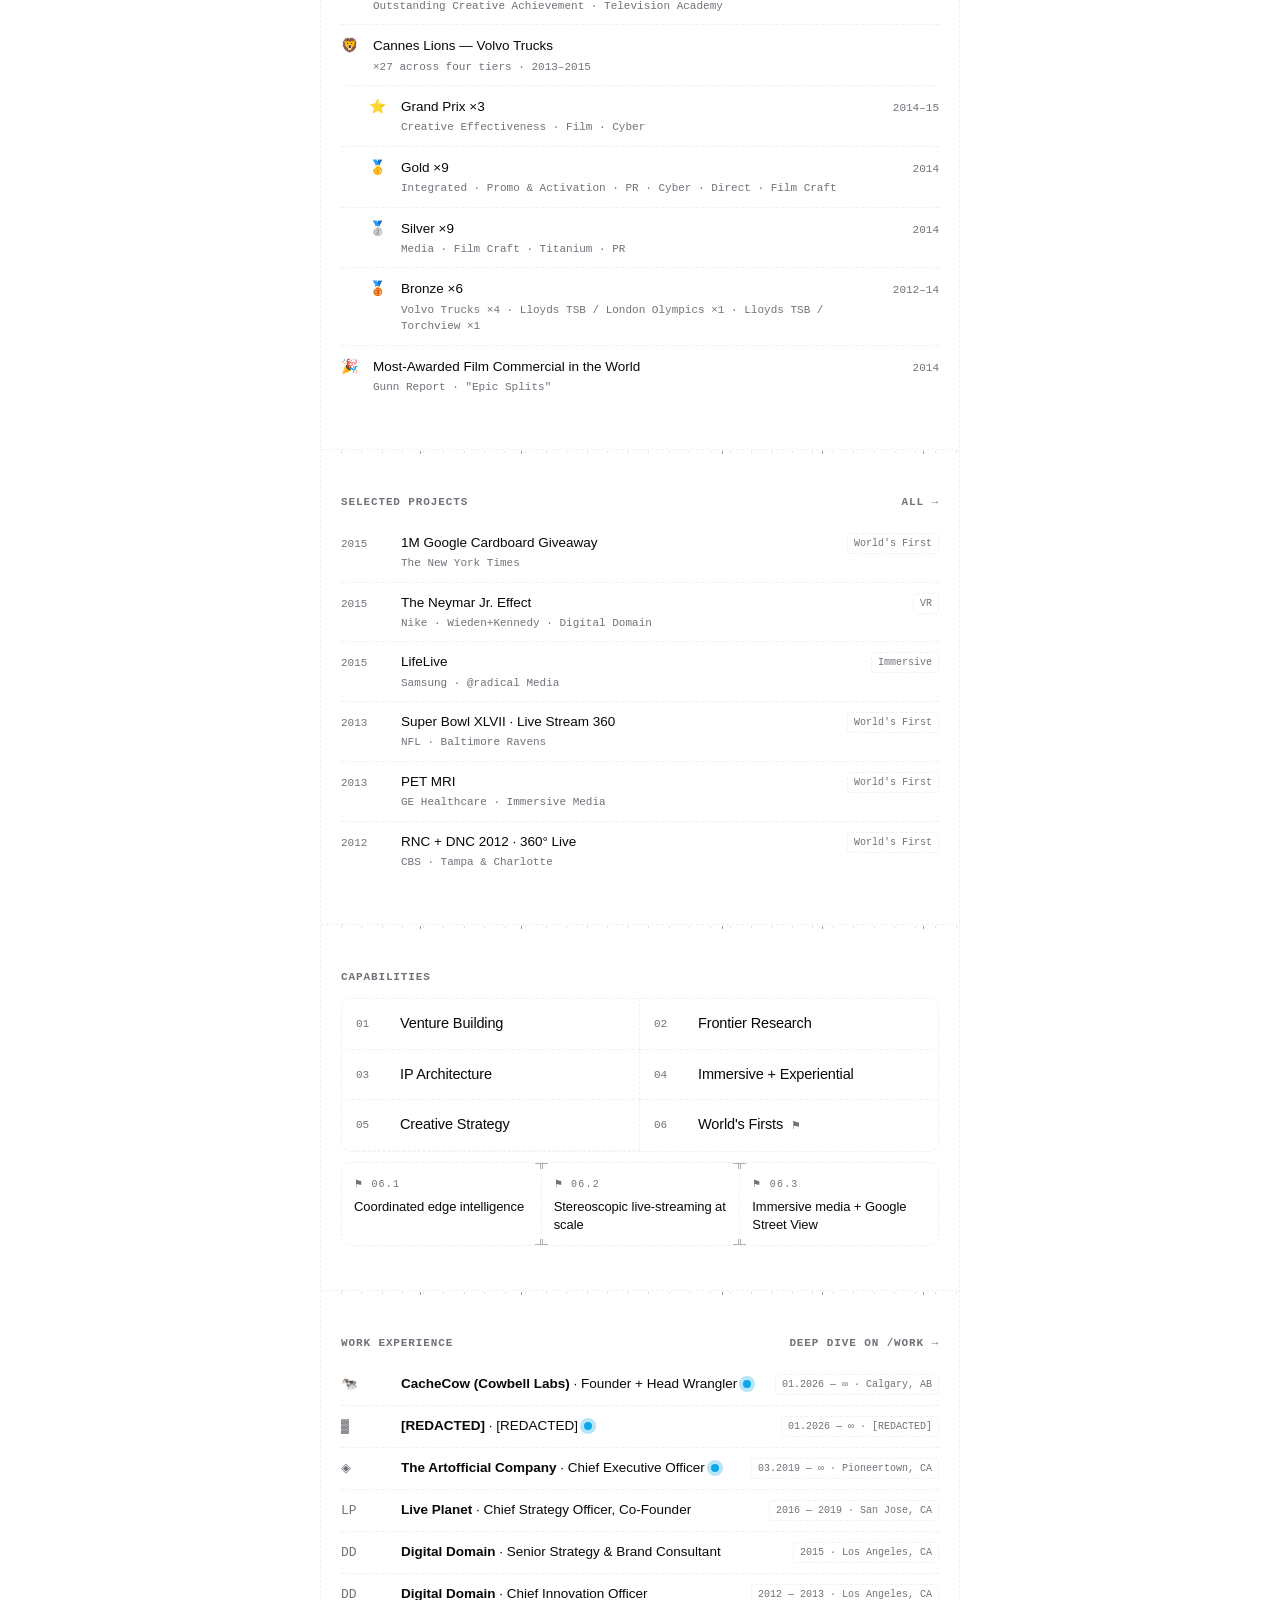
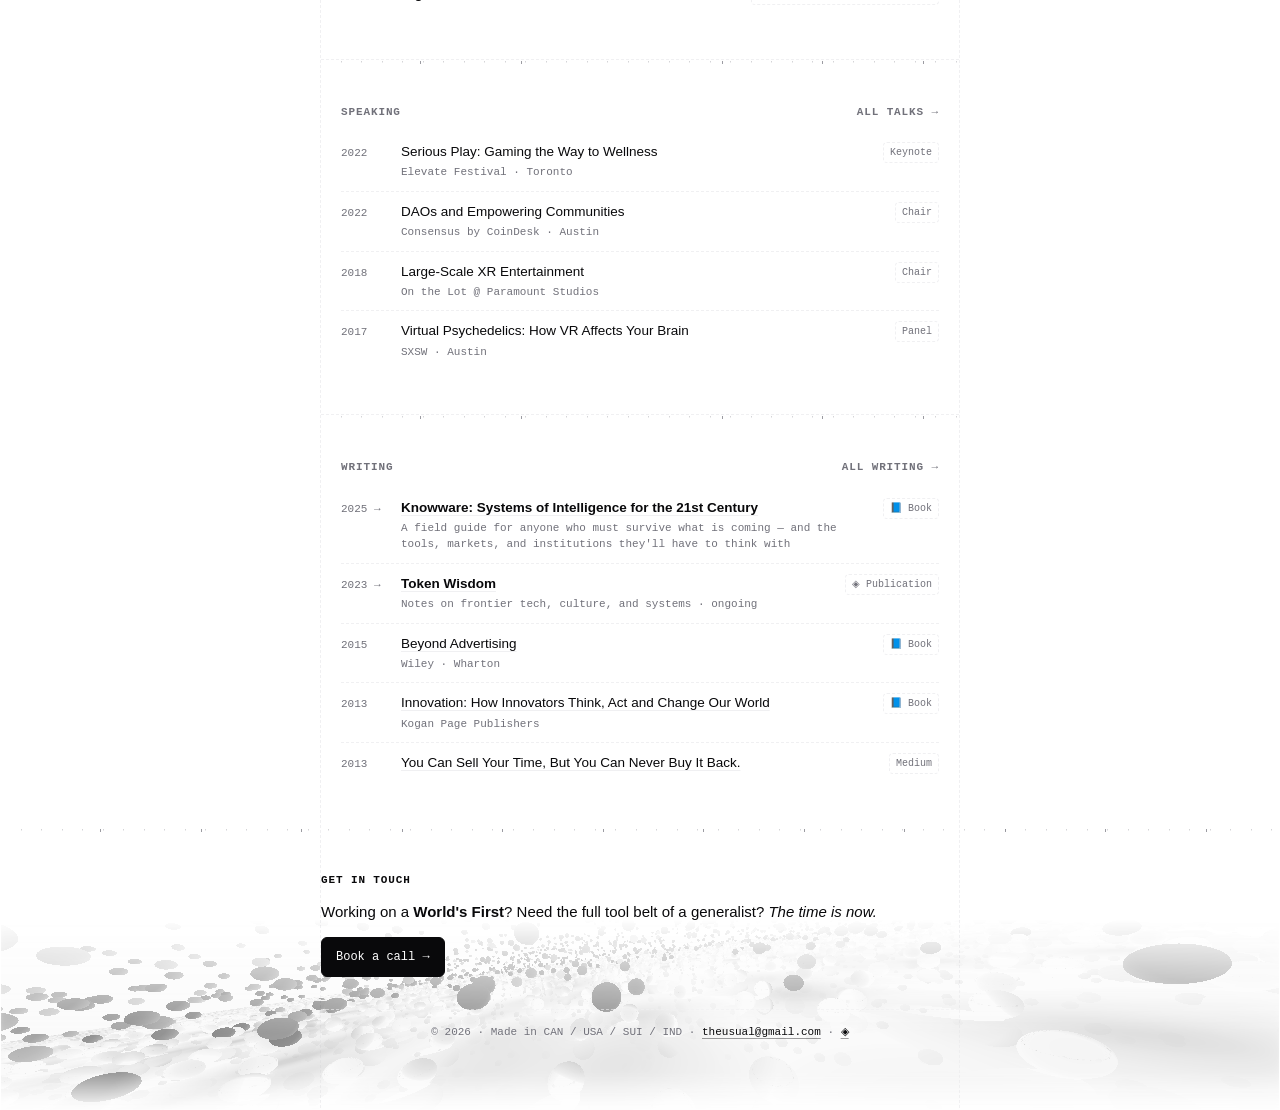
==== commit a1db8233: "Hire: add /hire page, the front door to the MCP The page lists the services, scopes a problem for fr" ====
--- a/index.html
+++ b/index.html
@@ -140,6 +140,7 @@
         <option value="/play/">~/play</option>
         <option value="/learn/">~/learn</option>
         <option value="/writing/">~/writing</option>
+        <option value="/hire/">~/hire</option>
       </select>
     </span>
     <div class="nav-right">
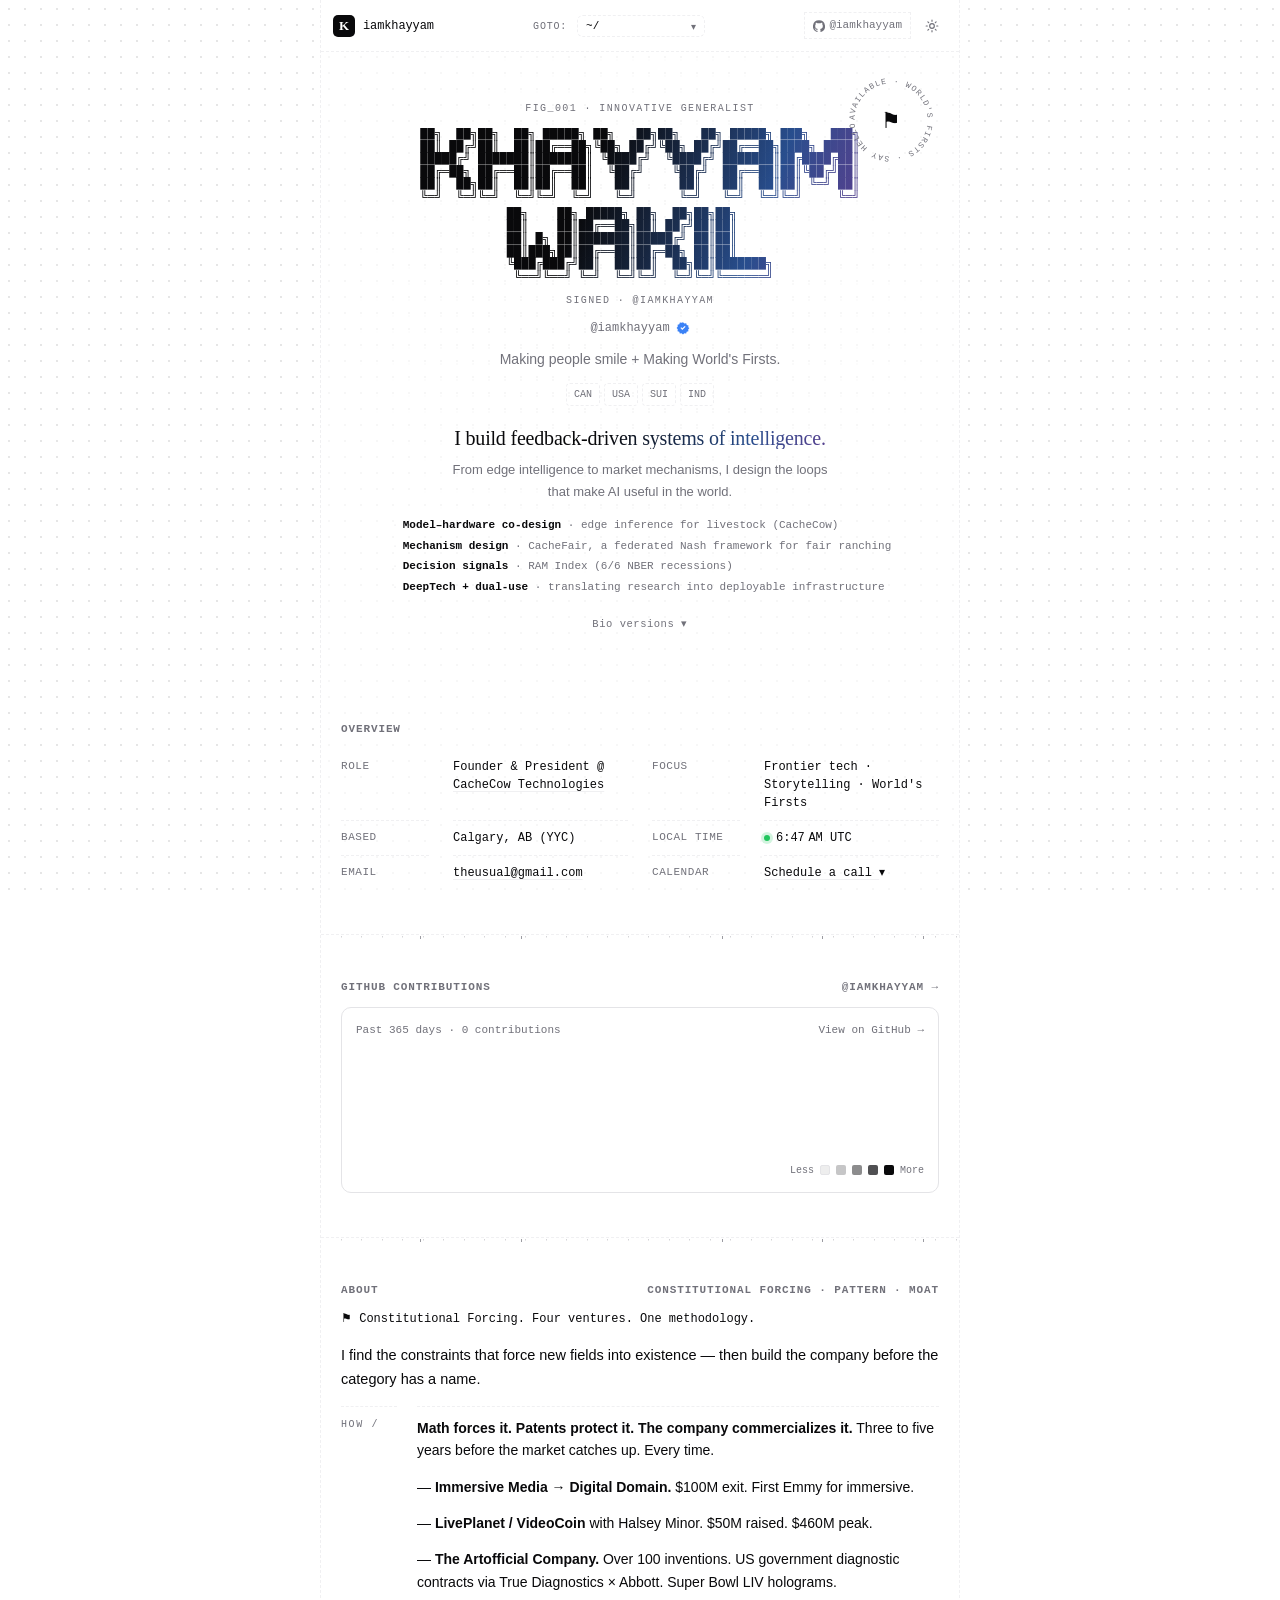
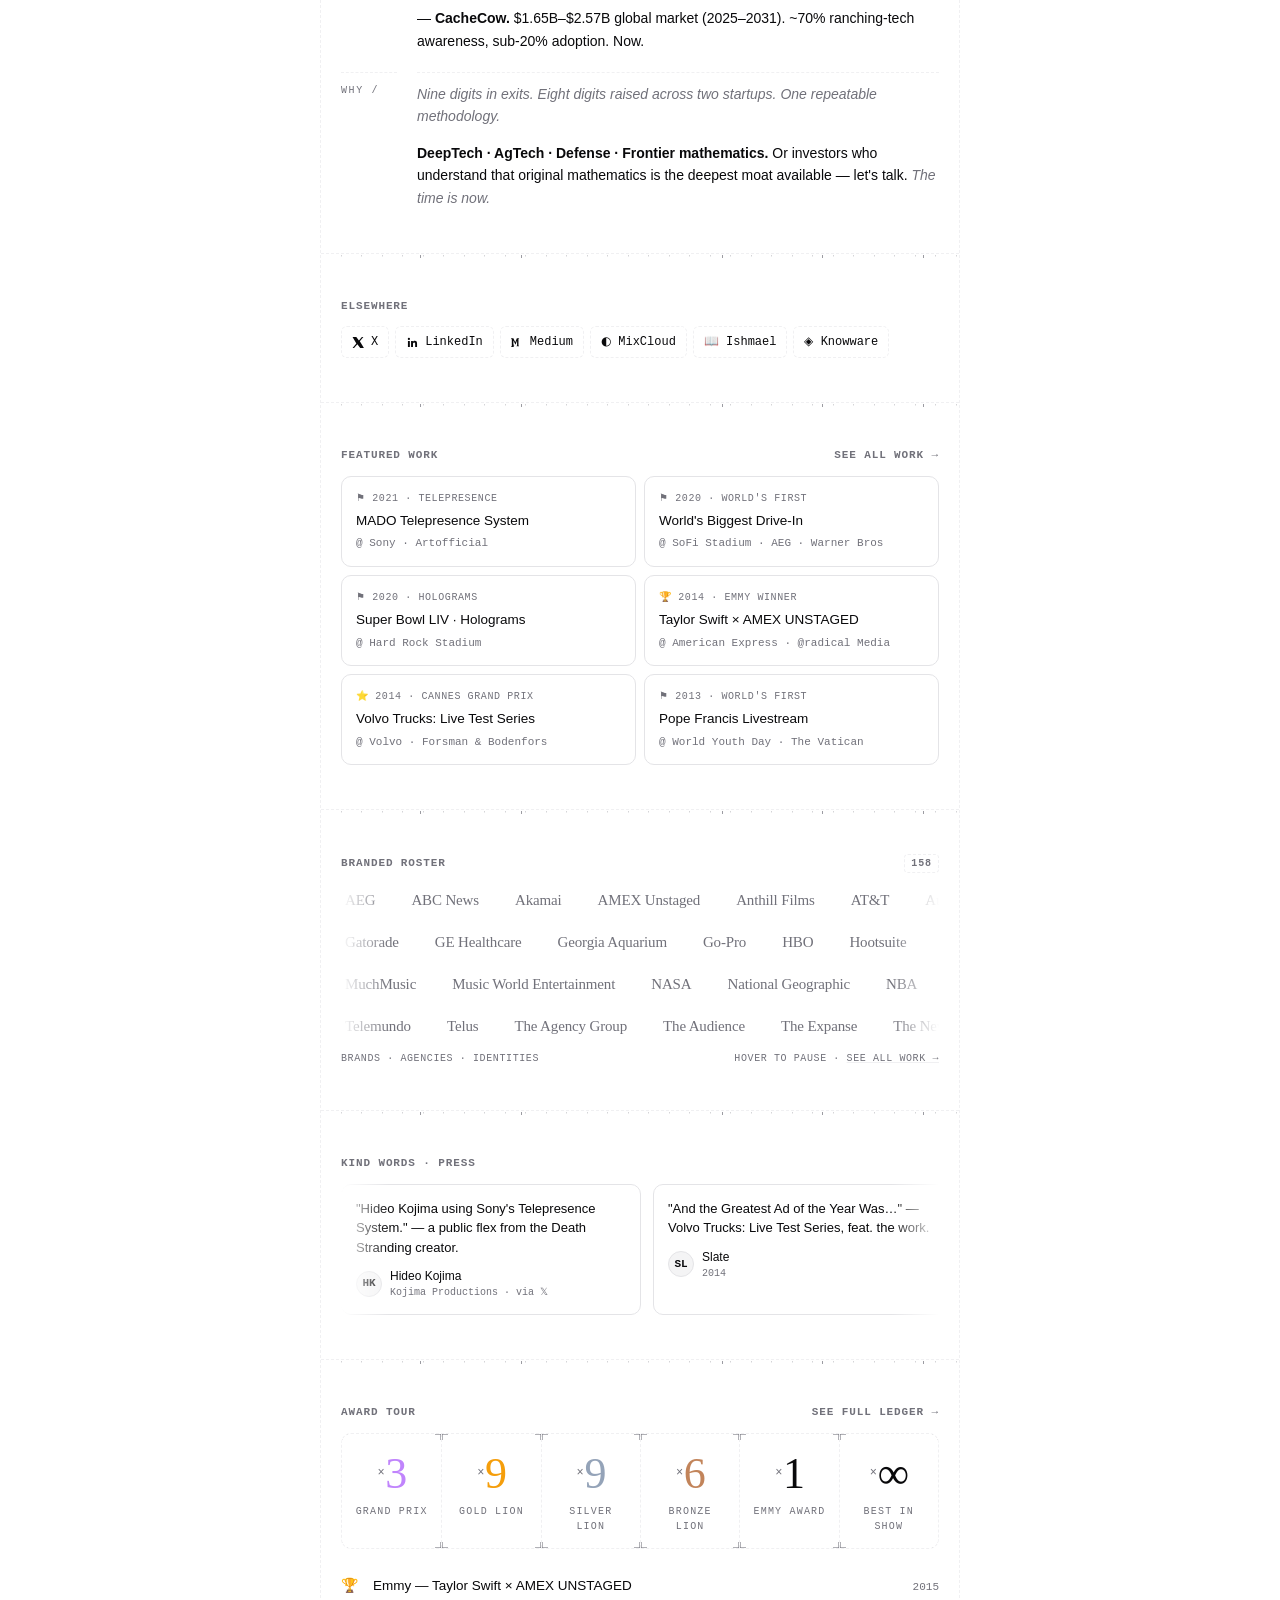
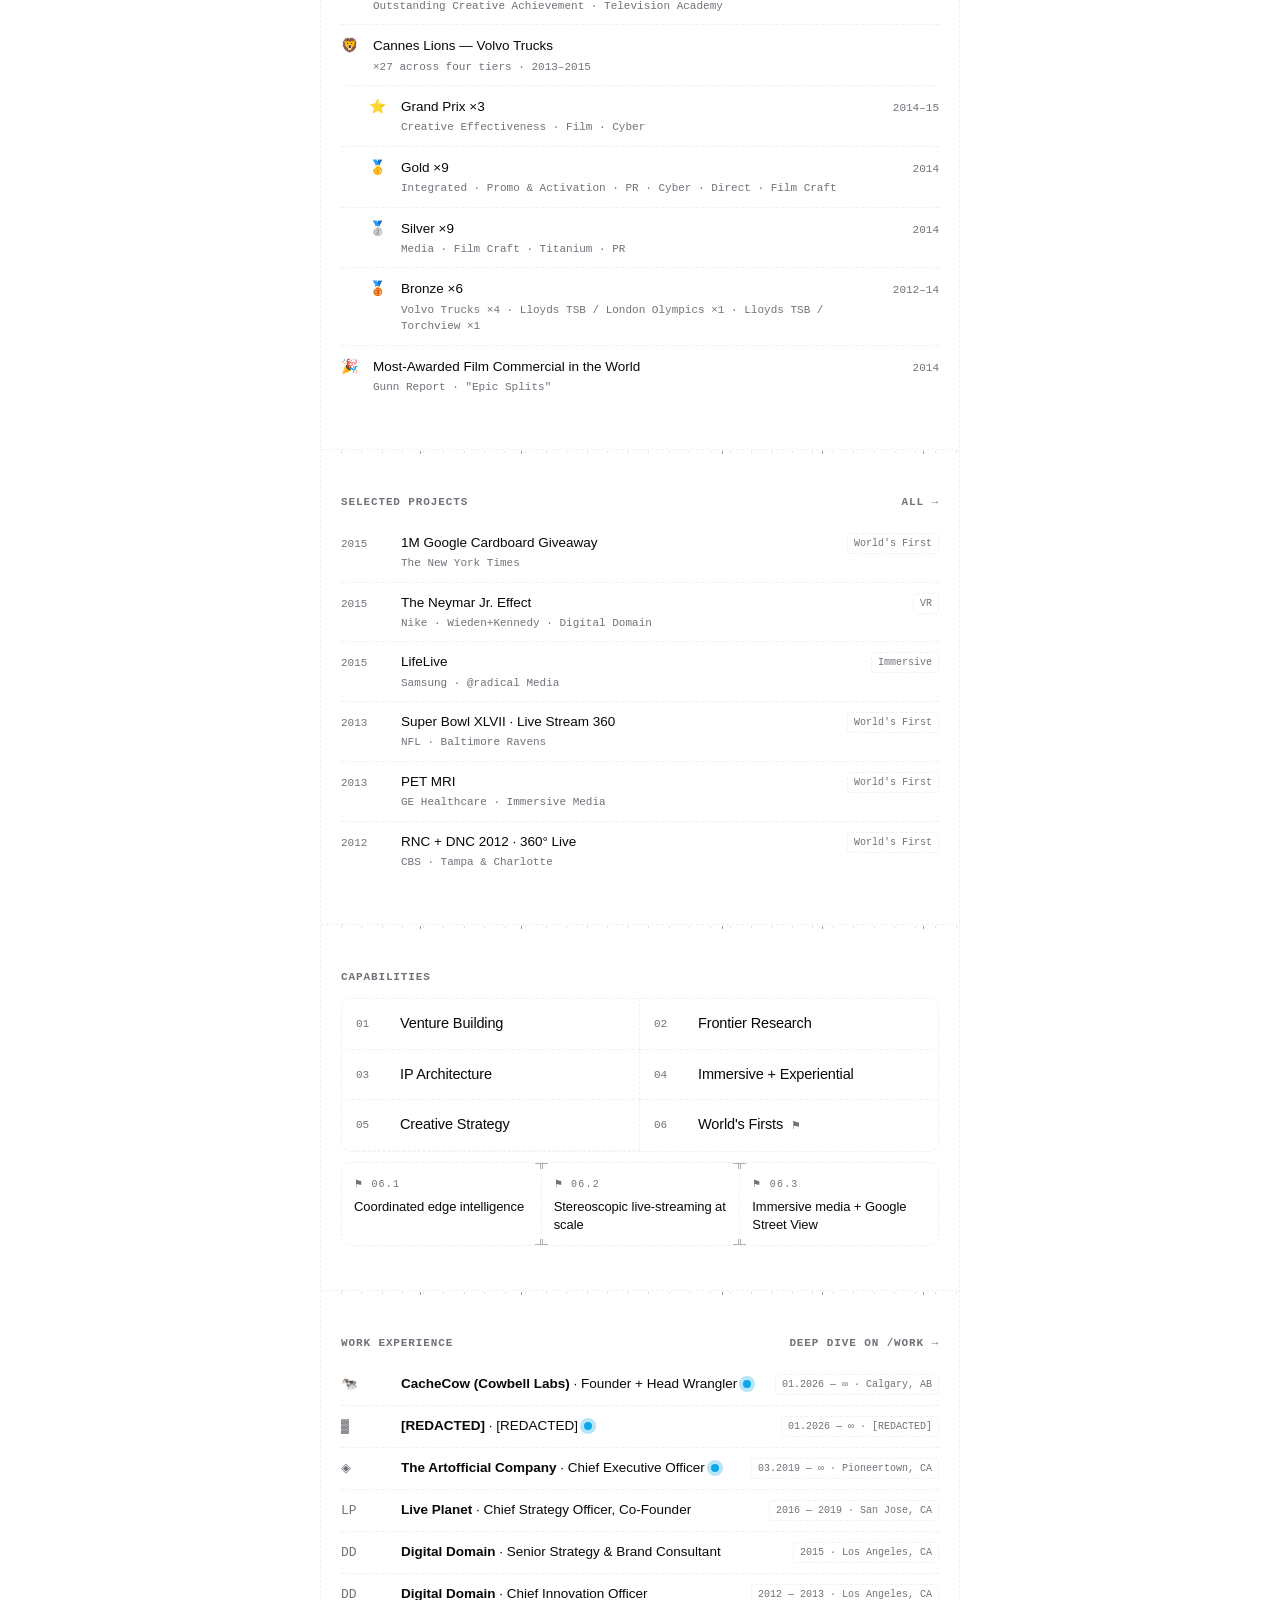
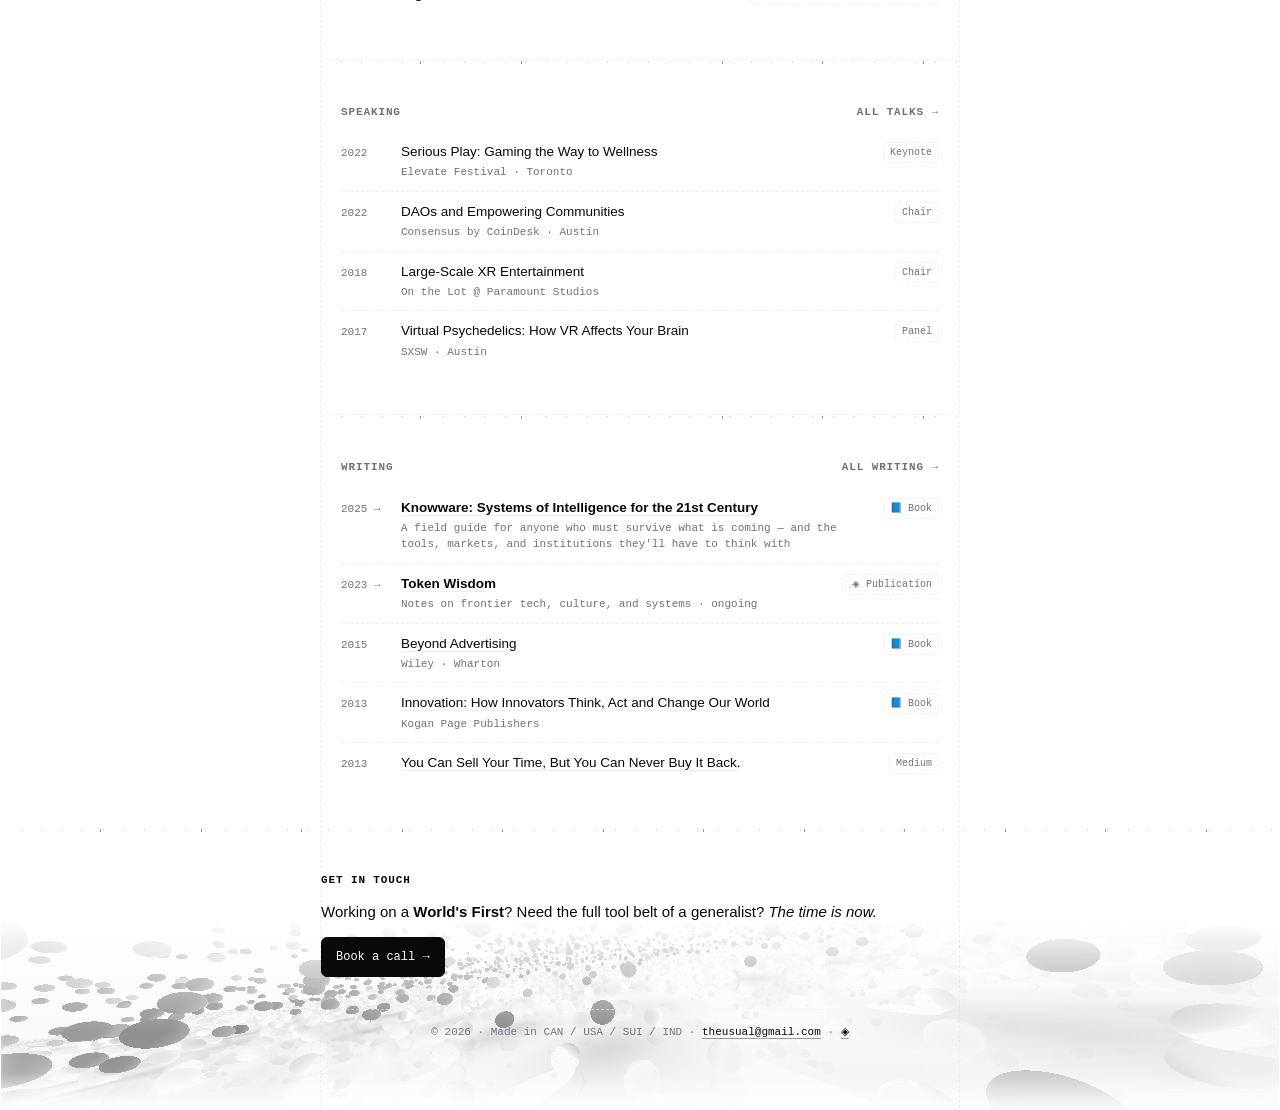
==== commit a7c67b17: "Take /hire offline while it is fixed up Reverts the merge of pull request 14. Removes the page and t" ====
--- a/index.html
+++ b/index.html
@@ -140,7 +140,6 @@
         <option value="/play/">~/play</option>
         <option value="/learn/">~/learn</option>
         <option value="/writing/">~/writing</option>
-        <option value="/hire/">~/hire</option>
       </select>
     </span>
     <div class="nav-right">
